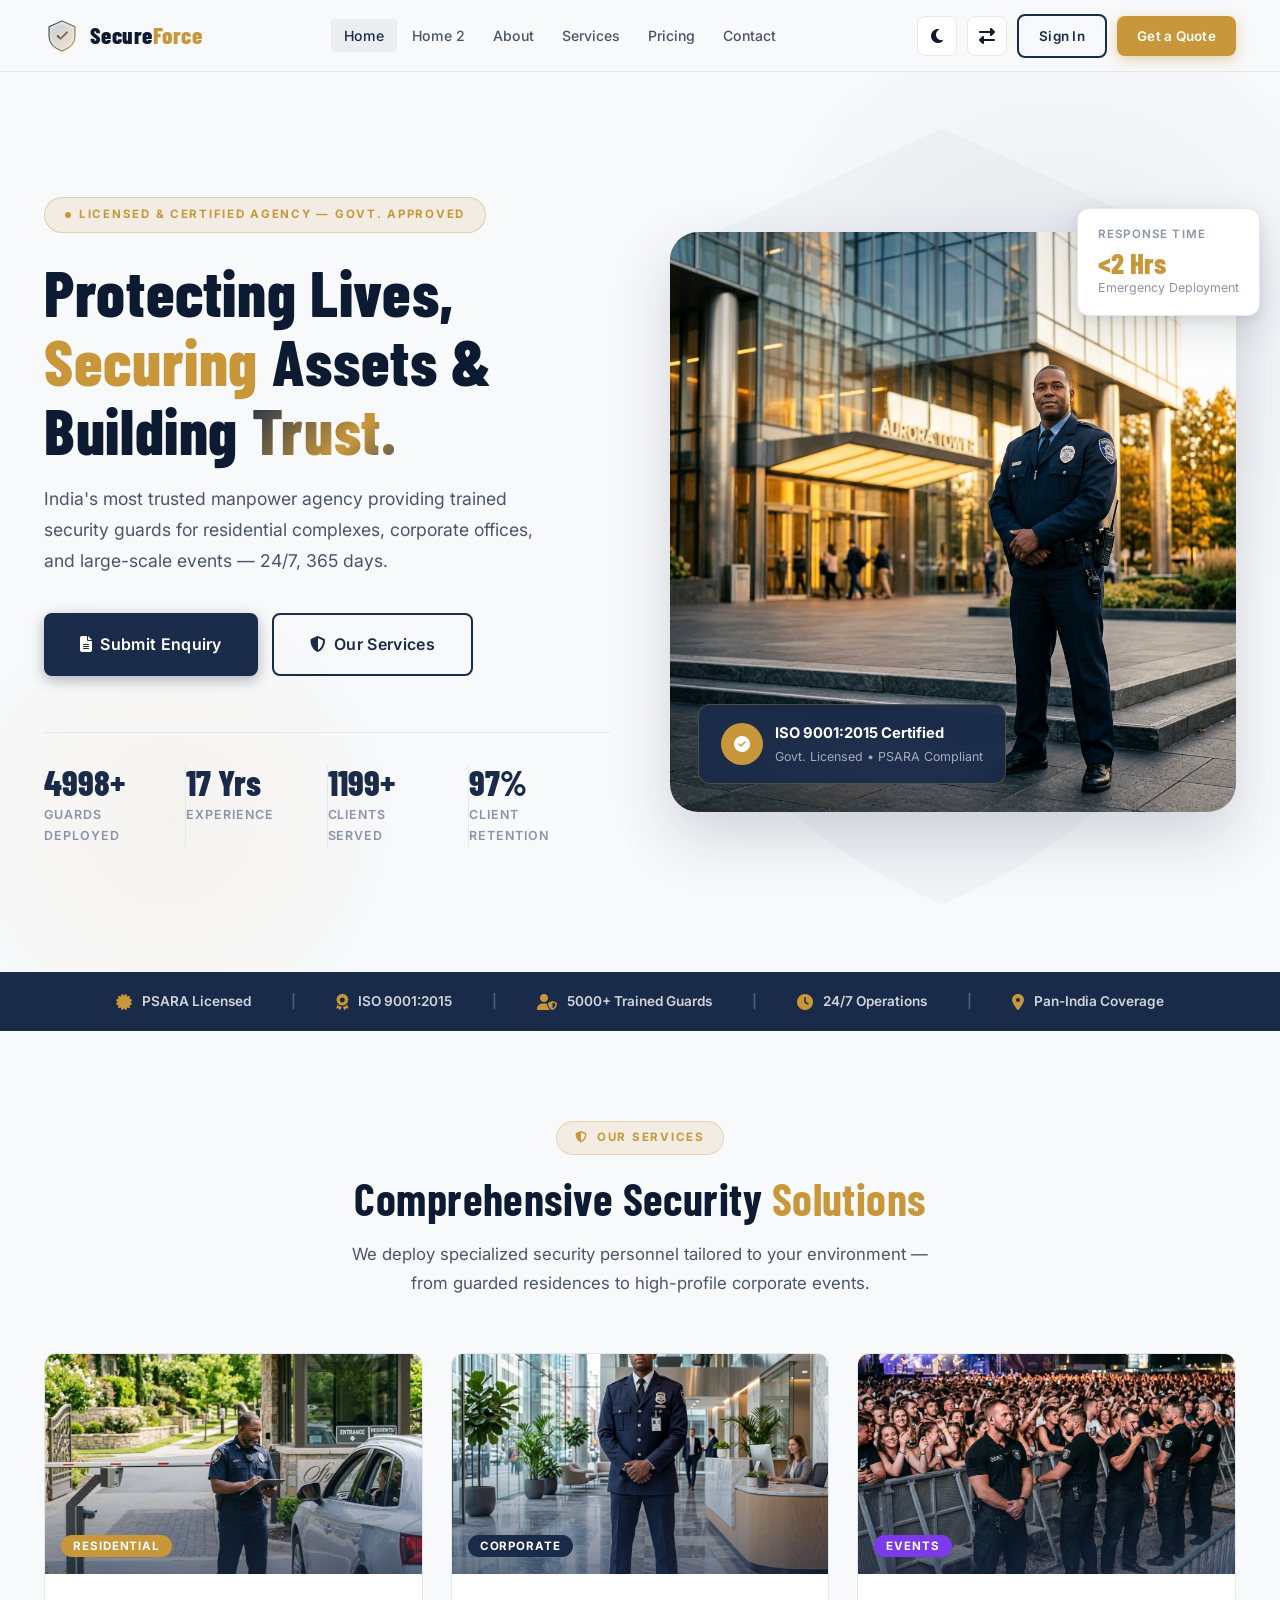
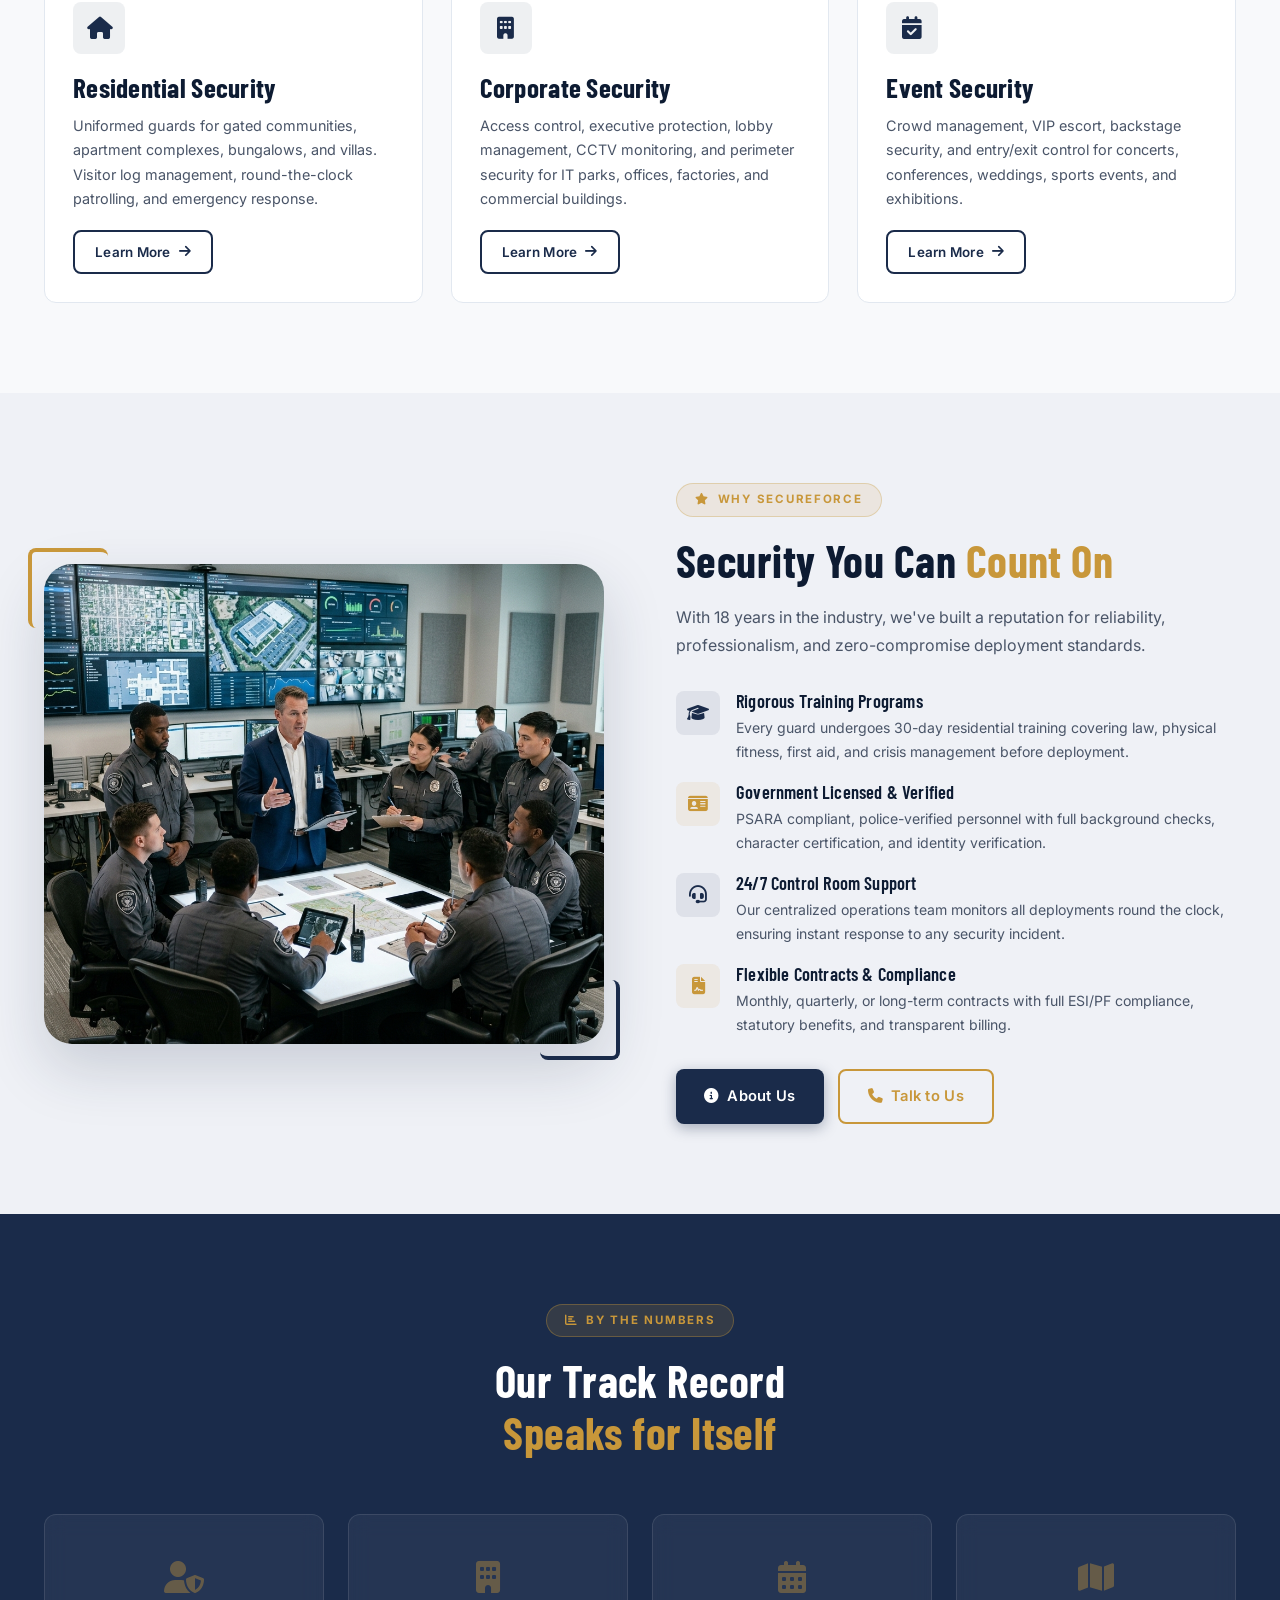
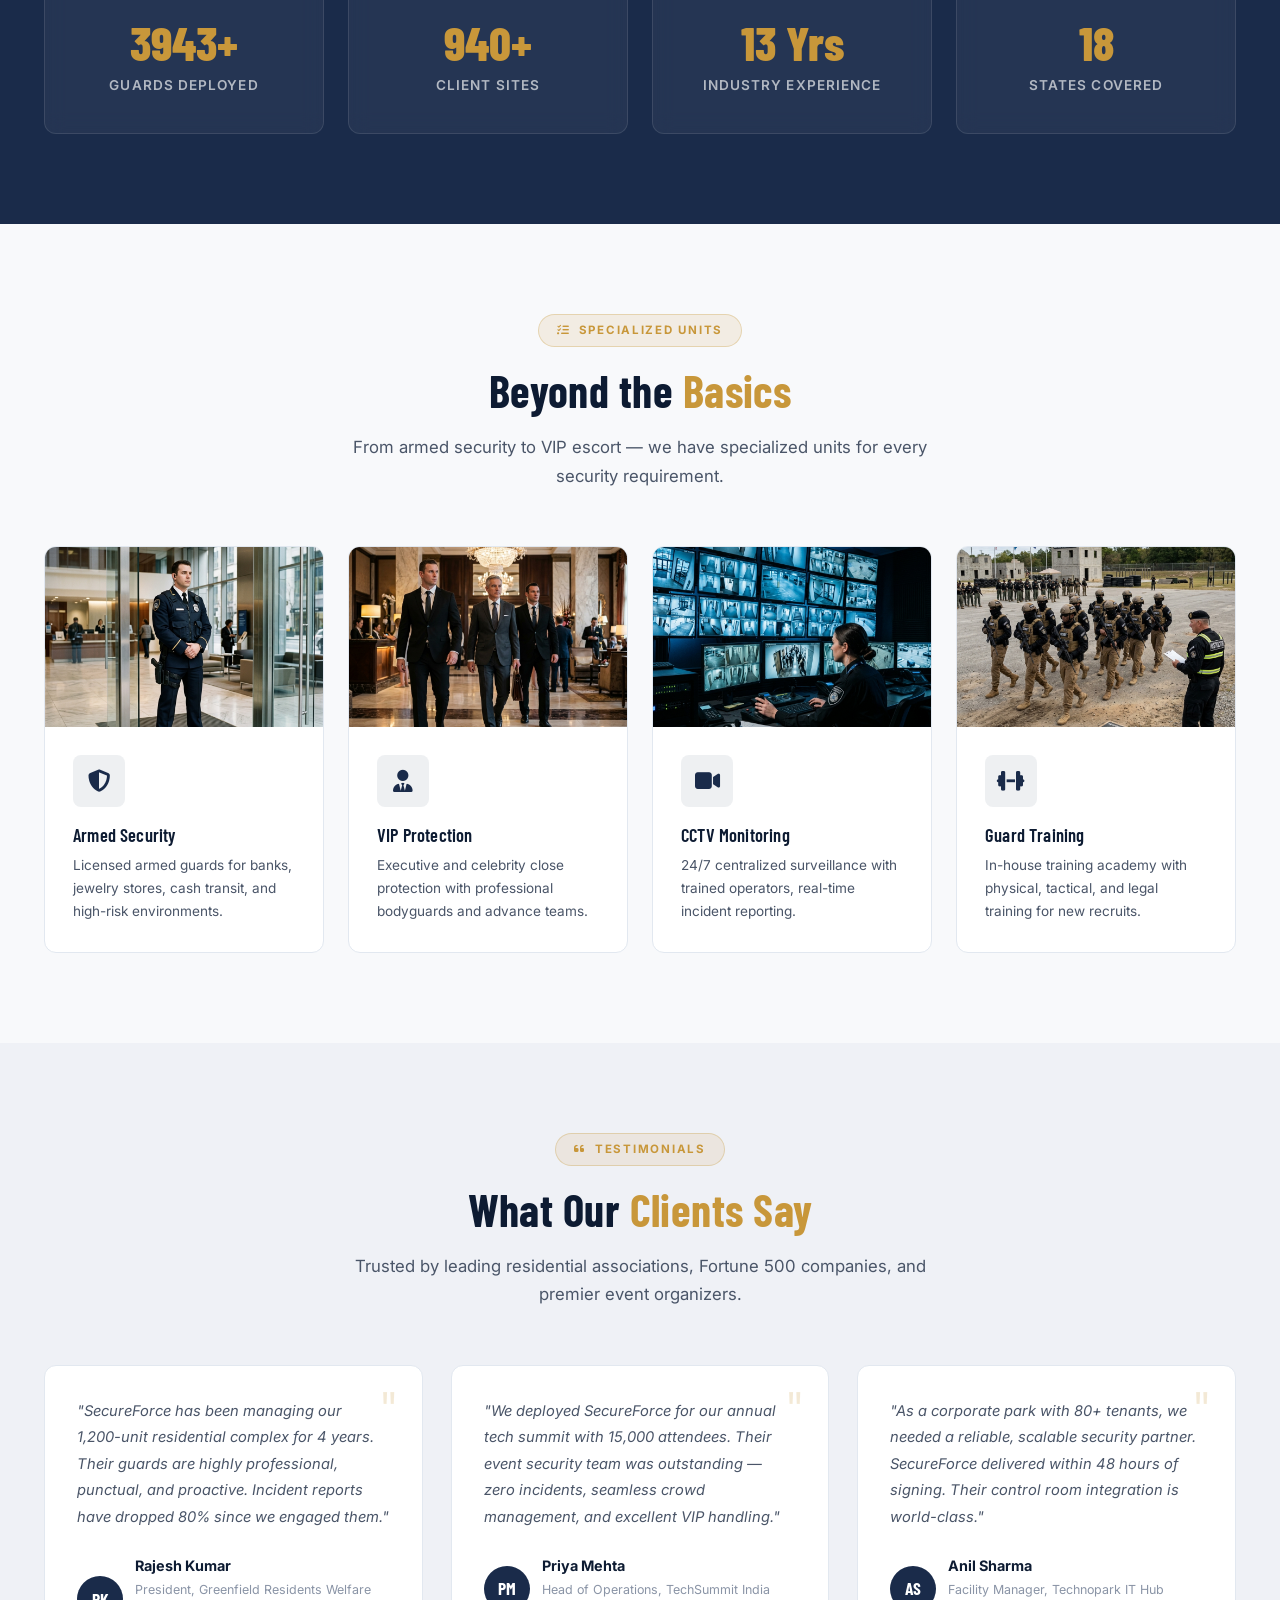
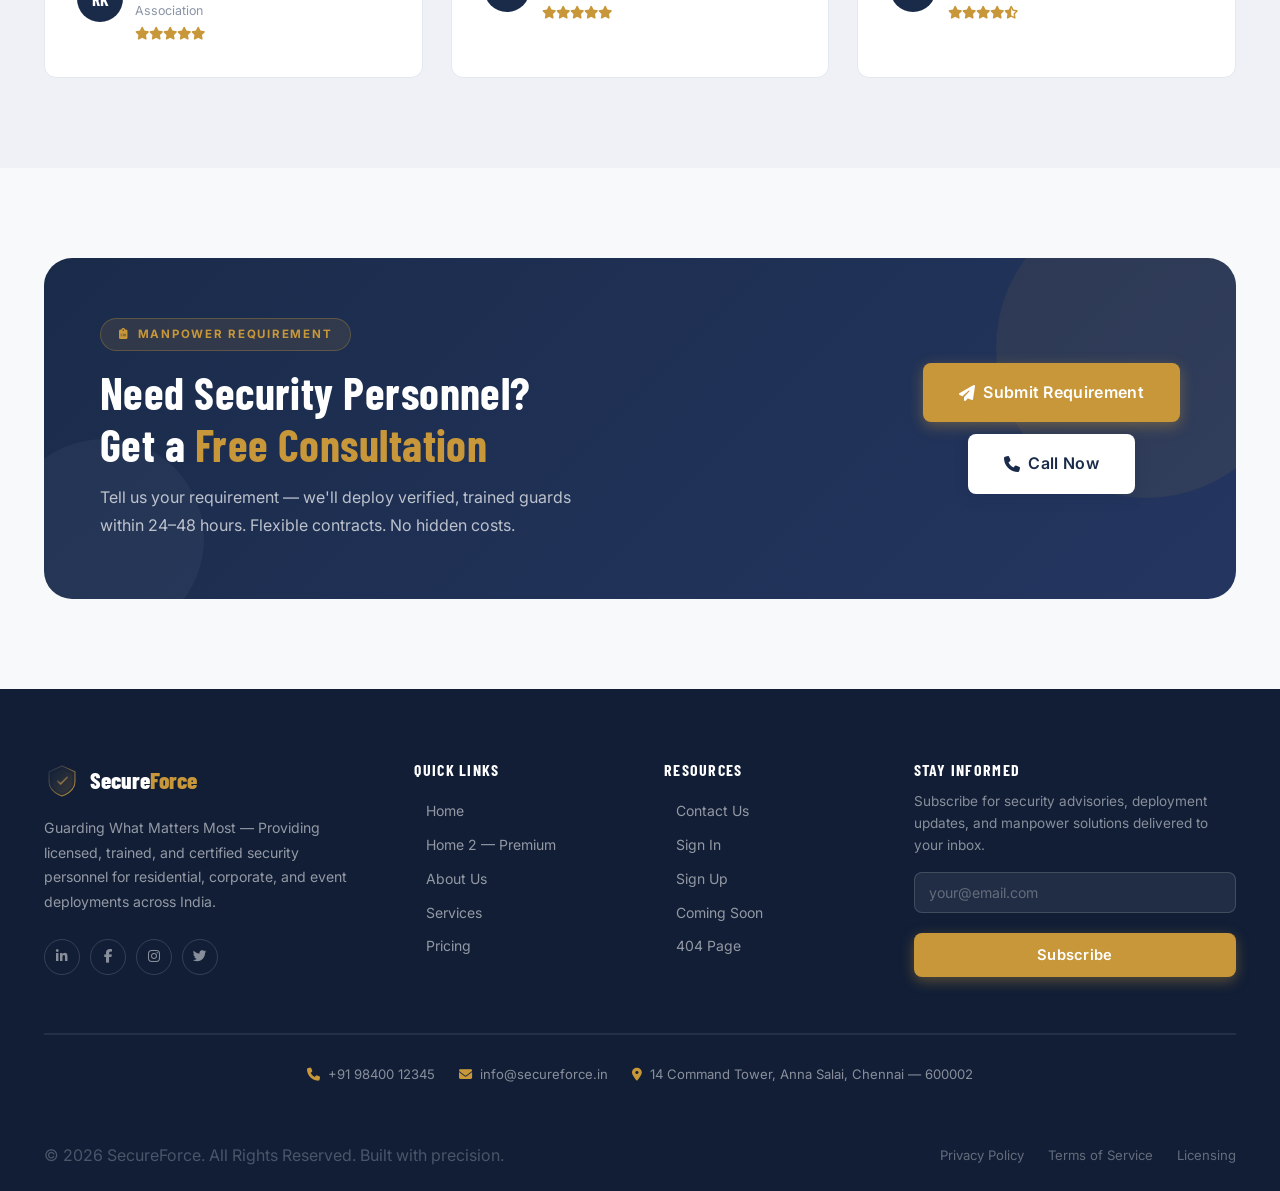
==== index.html @ 61fc245b "first commit" ====
<!DOCTYPE html>
<html lang="en" dir="ltr">
<head>
  <meta charset="UTF-8">
  <meta name="viewport" content="width=device-width, initial-scale=1.0">
  <meta name="description" content="SecureForce — India's trusted Security Guard & Manpower Agency. Licensed, trained, and certified security personnel for residential, corporate, and event deployments.">
  <title>SecureForce | Security Guard & Manpower Agency</title>
  <link rel="icon" href="data:image/svg+xml,%3Csvg xmlns='http://www.w3.org/2000/svg' viewBox='0 0 100 100'%3E%3Cpath d='M50 5 L88 22 L88 55 C88 74 71 88 50 96 C29 88 12 74 12 55 L12 22 Z' fill='%231A2B4A' stroke='%23C8973A' stroke-width='3'/%3E%3Cpath d='M36 52 L46 62 L67 38' stroke='%23C8973A' stroke-width='6' stroke-linecap='round' stroke-linejoin='round' fill='none'/%3E%3C/svg%3E">
  <link rel="stylesheet" href="https://cdnjs.cloudflare.com/ajax/libs/font-awesome/6.5.1/css/all.min.css">
  <link rel="stylesheet" href="style.css">
</head>
<body>

<div id="navbar-placeholder"></div>
<div class="page-offset"></div>

<!-- ═══════════════════════════════════════════
     HERO SECTION
═══════════════════════════════════════════ -->
<section class="hero" id="hero" style="min-height:100vh;background:var(--bg);padding:60px 0;">
  <!-- Decorative background -->
  <div style="position:absolute;inset:0;overflow:hidden;pointer-events:none;">
    <div style="position:absolute;right:-120px;top:-80px;width:680px;height:680px;border-radius:50%;background:radial-gradient(circle,rgba(26,43,74,0.06) 0%,transparent 70%);"></div>
    <div style="position:absolute;left:-80px;bottom:-100px;width:500px;height:500px;border-radius:50%;background:radial-gradient(circle,rgba(200,151,58,0.06) 0%,transparent 70%);"></div>
    <svg style="position:absolute;right:0;top:0;height:100%;opacity:0.025;" viewBox="0 0 600 800" fill="none" xmlns="http://www.w3.org/2000/svg" preserveAspectRatio="xMaxYMid slice">
      <path d="M300 50 L540 160 L540 440 C540 580 440 680 300 740 C160 680 60 580 60 440 L60 160 Z" fill="#1A2B4A"/>
    </svg>
  </div>

  <div class="container">
    <div style="display:grid;grid-template-columns:1fr 1fr;gap:60px;align-items:center;">

      <!-- Left: Content -->
      <div class="hero-content animate-on-scroll slide-left">
        <div class="hero-badge">
          <span class="dot"></span>
          Licensed & Certified Agency — Govt. Approved
        </div>
        <h1 style="font-size:clamp(2.6rem,5vw,4.2rem);line-height:1.08;">
          Protecting Lives,<br>
          <span>Securing</span> Assets &<br>
          Building <span class="text-shimmer">Trust.</span>
        </h1>
        <p class="hero-sub">India's most trusted manpower agency providing trained security guards for residential complexes, corporate offices, and large-scale events — 24/7, 365 days.</p>
        <div class="hero-actions">
          <a href="contact.html#enquiry" class="btn btn-primary btn-lg btn-shine" id="hero-enquiry-btn">
            <i class="fas fa-file-alt"></i> Submit Enquiry
          </a>
          <a href="services.html" class="btn btn-secondary btn-lg" id="hero-services-btn">
            <i class="fas fa-shield-alt"></i> Our Services
          </a>
        </div>

        <!-- Stats -->
        <div class="hero-stats">
          <div class="hero-stat">
            <div class="num" data-counter data-target="5000" data-suffix="+">5000+</div>
            <div class="label">Guards Deployed</div>
          </div>
          <div class="hero-stat">
            <div class="num" data-counter data-target="18" data-suffix=" Yrs">18 Yrs</div>
            <div class="label">Experience</div>
          </div>
          <div class="hero-stat">
            <div class="num" data-counter data-target="1200" data-suffix="+">1200+</div>
            <div class="label">Clients Served</div>
          </div>
          <div class="hero-stat">
            <div class="num" data-counter data-target="98" data-suffix="%">98%</div>
            <div class="label">Client Retention</div>
          </div>
        </div>
      </div>

      <!-- Right: Image -->
      <div class="animate-on-scroll slide-right" style="position:relative;">
        <div style="border-radius:var(--radius-xl);overflow:hidden;box-shadow:var(--shadow-xl);position:relative;">
          <img src="assets/images/hero-guards.png" alt="SecureForce professional security guard at corporate building" style="width:100%;height:580px;object-fit:cover;display:block;">
          <!-- Overlay badge -->
          <div style="position:absolute;bottom:28px;left:28px;background:rgba(26,43,74,0.92);backdrop-filter:blur(12px);border-radius:var(--radius-md);padding:16px 22px;border:1px solid rgba(200,151,58,0.3);">
            <div style="display:flex;align-items:center;gap:12px;">
              <div style="width:42px;height:42px;border-radius:50%;background:var(--secondary);display:flex;align-items:center;justify-content:center;font-size:1rem;color:#fff;">
                <i class="fas fa-check-circle"></i>
              </div>
              <div>
                <div style="color:#fff;font-weight:700;font-size:0.92rem;">ISO 9001:2015 Certified</div>
                <div style="color:rgba(255,255,255,0.6);font-size:0.78rem;">Govt. Licensed • PSARA Compliant</div>
              </div>
            </div>
          </div>
        </div>
        <!-- Floating card -->
        <div style="position:absolute;top:-24px;right:-24px;background:var(--bg-card);border:1px solid var(--border);border-radius:var(--radius-md);padding:16px 20px;box-shadow:var(--shadow-lg);animation:float 5s ease-in-out infinite;" class="animate-on-scroll">
          <div style="font-size:0.72rem;text-transform:uppercase;letter-spacing:0.1em;color:var(--text-muted);margin-bottom:4px;font-weight:600;">Response Time</div>
          <div style="font-family:var(--font-heading);font-size:1.8rem;font-weight:800;color:var(--secondary);line-height:1;">&#60;2 Hrs</div>
          <div style="font-size:0.78rem;color:var(--text-muted);">Emergency Deployment</div>
        </div>
      </div>

    </div>
  </div>
</section>

<!-- ═══════════════════════════════════════════
     TRUST STRIP
═══════════════════════════════════════════ -->
<div class="trust-strip">
  <div class="container">
    <div class="trust-strip-inner">
      <div class="trust-item"><i class="fas fa-certificate"></i> PSARA Licensed</div>
      <div class="trust-item" style="opacity:0.3;">|</div>
      <div class="trust-item"><i class="fas fa-award"></i> ISO 9001:2015</div>
      <div class="trust-item" style="opacity:0.3;">|</div>
      <div class="trust-item"><i class="fas fa-user-shield"></i> 5000+ Trained Guards</div>
      <div class="trust-item" style="opacity:0.3;">|</div>
      <div class="trust-item"><i class="fas fa-clock"></i> 24/7 Operations</div>
      <div class="trust-item" style="opacity:0.3;">|</div>
      <div class="trust-item"><i class="fas fa-map-marker-alt"></i> Pan-India Coverage</div>
    </div>
  </div>
</div>

<!-- ═══════════════════════════════════════════
     SERVICES OVERVIEW
═══════════════════════════════════════════ -->
<section class="section" id="services-overview">
  <div class="container">
    <div class="section-header animate-on-scroll">
      <div class="section-label"><i class="fas fa-shield-alt"></i> Our Services</div>
      <h2>Comprehensive Security <span class="text-gold">Solutions</span></h2>
      <p>We deploy specialized security personnel tailored to your environment — from guarded residences to high-profile corporate events.</p>
    </div>

    <div class="grid-3">
      <!-- Residential -->
      <div class="card animate-on-scroll delay-1" id="service-residential">
        <div style="height:220px;overflow:hidden;position:relative;">
          <img src="assets/images/residential-guard.png" alt="Residential security guard" style="width:100%;height:100%;object-fit:cover;transition:transform 0.5s ease;">
          <div style="position:absolute;inset:0;background:linear-gradient(to top,rgba(26,43,74,0.6) 0%,transparent 60%);"></div>
          <div style="position:absolute;bottom:16px;left:16px;">
            <span style="background:var(--secondary);color:#fff;font-size:0.72rem;font-weight:700;padding:4px 12px;border-radius:var(--radius-pill);letter-spacing:0.08em;text-transform:uppercase;">Residential</span>
          </div>
        </div>
        <div class="card-body">
          <div class="card-icon"><i class="fas fa-home"></i></div>
          <h3>Residential Security</h3>
          <p>Uniformed guards for gated communities, apartment complexes, bungalows, and villas. Visitor log management, round-the-clock patrolling, and emergency response.</p>
          <a href="services.html#residential" class="btn btn-secondary btn-sm" style="margin-top:18px;" id="residential-learn-more">Learn More <i class="fas fa-arrow-right"></i></a>
        </div>
      </div>

      <!-- Corporate -->
      <div class="card animate-on-scroll delay-2" id="service-corporate">
        <div style="height:220px;overflow:hidden;position:relative;">
          <img src="assets/images/corporate-guard.png" alt="Corporate lobby security guard" style="width:100%;height:100%;object-fit:cover;transition:transform 0.5s ease;">
          <div style="position:absolute;inset:0;background:linear-gradient(to top,rgba(26,43,74,0.6) 0%,transparent 60%);"></div>
          <div style="position:absolute;bottom:16px;left:16px;">
            <span style="background:var(--primary);color:#fff;font-size:0.72rem;font-weight:700;padding:4px 12px;border-radius:var(--radius-pill);letter-spacing:0.08em;text-transform:uppercase;">Corporate</span>
          </div>
        </div>
        <div class="card-body">
          <div class="card-icon"><i class="fas fa-building"></i></div>
          <h3>Corporate Security</h3>
          <p>Access control, executive protection, lobby management, CCTV monitoring, and perimeter security for IT parks, offices, factories, and commercial buildings.</p>
          <a href="services.html#corporate" class="btn btn-secondary btn-sm" style="margin-top:18px;" id="corporate-learn-more">Learn More <i class="fas fa-arrow-right"></i></a>
        </div>
      </div>

      <!-- Events -->
      <div class="card animate-on-scroll delay-3" id="service-events">
        <div style="height:220px;overflow:hidden;position:relative;">
          <img src="assets/images/event-security.png" alt="Event security crowd management" style="width:100%;height:100%;object-fit:cover;transition:transform 0.5s ease;">
          <div style="position:absolute;inset:0;background:linear-gradient(to top,rgba(26,43,74,0.6) 0%,transparent 60%);"></div>
          <div style="position:absolute;bottom:16px;left:16px;">
            <span style="background:#7C3AED;color:#fff;font-size:0.72rem;font-weight:700;padding:4px 12px;border-radius:var(--radius-pill);letter-spacing:0.08em;text-transform:uppercase;">Events</span>
          </div>
        </div>
        <div class="card-body">
          <div class="card-icon"><i class="fas fa-calendar-check"></i></div>
          <h3>Event Security</h3>
          <p>Crowd management, VIP escort, backstage security, and entry/exit control for concerts, conferences, weddings, sports events, and exhibitions.</p>
          <a href="services.html#events" class="btn btn-secondary btn-sm" style="margin-top:18px;" id="events-learn-more">Learn More <i class="fas fa-arrow-right"></i></a>
        </div>
      </div>
    </div>
  </div>
</section>

<!-- ═══════════════════════════════════════════
     WHY CHOOSE US
═══════════════════════════════════════════ -->
<section class="section section-alt" id="why-us">
  <div class="container">
    <div style="display:grid;grid-template-columns:1fr 1fr;gap:72px;align-items:center;">
      <!-- Image side -->
      <div class="animate-on-scroll slide-left" style="position:relative;">
        <img src="assets/images/about-team.png" alt="Security team briefing" style="width:100%;height:480px;object-fit:cover;border-radius:var(--radius-xl);box-shadow:var(--shadow-xl);">
        <!-- Decorative corner accent -->
        <div style="position:absolute;top:-16px;left:-16px;width:80px;height:80px;border-top:4px solid var(--secondary);border-left:4px solid var(--secondary);border-radius:var(--radius-sm);"></div>
        <div style="position:absolute;bottom:-16px;right:-16px;width:80px;height:80px;border-bottom:4px solid var(--primary);border-right:4px solid var(--primary);border-radius:var(--radius-sm);"></div>
      </div>

      <!-- Content side -->
      <div class="animate-on-scroll slide-right">
        <div class="section-label"><i class="fas fa-star"></i> Why SecureForce</div>
        <h2>Security You Can <span class="text-gold">Count On</span></h2>
        <p style="margin:18px 0 32px;">With 18 years in the industry, we've built a reputation for reliability, professionalism, and zero-compromise deployment standards.</p>

        <div style="display:flex;flex-direction:column;gap:18px;">
          <div style="display:flex;gap:16px;align-items:flex-start;" class="animate-on-scroll delay-1">
            <div style="width:44px;height:44px;border-radius:var(--radius-sm);background:rgba(26,43,74,0.08);display:flex;align-items:center;justify-content:center;flex-shrink:0;font-size:1.1rem;color:var(--primary);">
              <i class="fas fa-graduation-cap"></i>
            </div>
            <div>
              <h4 style="margin-bottom:4px;">Rigorous Training Programs</h4>
              <p style="font-size:0.88rem;">Every guard undergoes 30-day residential training covering law, physical fitness, first aid, and crisis management before deployment.</p>
            </div>
          </div>
          <div style="display:flex;gap:16px;align-items:flex-start;" class="animate-on-scroll delay-2">
            <div style="width:44px;height:44px;border-radius:var(--radius-sm);background:rgba(200,151,58,0.10);display:flex;align-items:center;justify-content:center;flex-shrink:0;font-size:1.1rem;color:var(--secondary);">
              <i class="fas fa-id-card"></i>
            </div>
            <div>
              <h4 style="margin-bottom:4px;">Government Licensed & Verified</h4>
              <p style="font-size:0.88rem;">PSARA compliant, police-verified personnel with full background checks, character certification, and identity verification.</p>
            </div>
          </div>
          <div style="display:flex;gap:16px;align-items:flex-start;" class="animate-on-scroll delay-3">
            <div style="width:44px;height:44px;border-radius:var(--radius-sm);background:rgba(26,43,74,0.08);display:flex;align-items:center;justify-content:center;flex-shrink:0;font-size:1.1rem;color:var(--primary);">
              <i class="fas fa-headset"></i>
            </div>
            <div>
              <h4 style="margin-bottom:4px;">24/7 Control Room Support</h4>
              <p style="font-size:0.88rem;">Our centralized operations team monitors all deployments round the clock, ensuring instant response to any security incident.</p>
            </div>
          </div>
          <div style="display:flex;gap:16px;align-items:flex-start;" class="animate-on-scroll delay-4">
            <div style="width:44px;height:44px;border-radius:var(--radius-sm);background:rgba(200,151,58,0.10);display:flex;align-items:center;justify-content:center;flex-shrink:0;font-size:1.1rem;color:var(--secondary);">
              <i class="fas fa-file-contract"></i>
            </div>
            <div>
              <h4 style="margin-bottom:4px;">Flexible Contracts & Compliance</h4>
              <p style="font-size:0.88rem;">Monthly, quarterly, or long-term contracts with full ESI/PF compliance, statutory benefits, and transparent billing.</p>
            </div>
          </div>
        </div>

        <div style="margin-top:32px;display:flex;gap:14px;flex-wrap:wrap;">
          <a href="about.html" class="btn btn-primary btn-shine" id="why-about-btn"><i class="fas fa-info-circle"></i> About Us</a>
          <a href="contact.html#enquiry" class="btn btn-outline-gold" id="why-enquiry-btn"><i class="fas fa-phone"></i> Talk to Us</a>
        </div>
      </div>
    </div>
  </div>
</section>

<!-- ═══════════════════════════════════════════
     STATS COUNTER
═══════════════════════════════════════════ -->
<section class="section section-dark" id="stats">
  <div class="container">
    <div class="section-header animate-on-scroll">
      <div class="section-label"><i class="fas fa-chart-bar"></i> By the Numbers</div>
      <h2 style="color:#fff;">Our Track Record<br><span style="color:var(--secondary);">Speaks for Itself</span></h2>
    </div>
    <div class="grid-4">
      <div class="stat-card animate-on-scroll delay-1">
        <div class="stat-icon"><i class="fas fa-user-shield"></i></div>
        <div class="stat-num" data-counter data-target="5200" data-suffix="+">5200+</div>
        <div class="stat-label">Guards Deployed</div>
      </div>
      <div class="stat-card animate-on-scroll delay-2">
        <div class="stat-icon"><i class="fas fa-building"></i></div>
        <div class="stat-num" data-counter data-target="1240" data-suffix="+">1240+</div>
        <div class="stat-label">Client Sites</div>
      </div>
      <div class="stat-card animate-on-scroll delay-3">
        <div class="stat-icon"><i class="fas fa-calendar-alt"></i></div>
        <div class="stat-num" data-counter data-target="18" data-suffix=" Yrs">18 Yrs</div>
        <div class="stat-label">Industry Experience</div>
      </div>
      <div class="stat-card animate-on-scroll delay-4">
        <div class="stat-icon"><i class="fas fa-map"></i></div>
        <div class="stat-num" data-counter data-target="24" data-suffix="">24</div>
        <div class="stat-label">States Covered</div>
      </div>
    </div>
  </div>
</section>

<!-- ═══════════════════════════════════════════
     ADDITIONAL SERVICES
═══════════════════════════════════════════ -->
<section class="section" id="more-services">
  <div class="container">
    <div class="section-header animate-on-scroll">
      <div class="section-label"><i class="fas fa-tasks"></i> Specialized Units</div>
      <h2>Beyond the <span class="text-gold">Basics</span></h2>
      <p>From armed security to VIP escort — we have specialized units for every security requirement.</p>
    </div>
    <div class="grid-4">
      <div class="card animate-on-scroll delay-1" id="spec-armed">
        <div style="height:180px;overflow:hidden;">
          <img src="assets/images/armed-guard.png" alt="Armed security officer" style="width:100%;height:100%;object-fit:cover;">
        </div>
        <div class="card-body">
          <div class="card-icon"><i class="fas fa-shield-halved"></i></div>
          <h4 style="margin-bottom:8px;">Armed Security</h4>
          <p style="font-size:0.85rem;">Licensed armed guards for banks, jewelry stores, cash transit, and high-risk environments.</p>
        </div>
      </div>
      <div class="card animate-on-scroll delay-2" id="spec-vip">
        <div style="height:180px;overflow:hidden;">
          <img src="assets/images/vip-escort.png" alt="VIP escort protection" style="width:100%;height:100%;object-fit:cover;">
        </div>
        <div class="card-body">
          <div class="card-icon"><i class="fas fa-user-tie"></i></div>
          <h4 style="margin-bottom:8px;">VIP Protection</h4>
          <p style="font-size:0.85rem;">Executive and celebrity close protection with professional bodyguards and advance teams.</p>
        </div>
      </div>
      <div class="card animate-on-scroll delay-3" id="spec-cctv">
        <div style="height:180px;overflow:hidden;">
          <img src="assets/images/cctv-monitoring.png" alt="CCTV surveillance monitoring" style="width:100%;height:100%;object-fit:cover;">
        </div>
        <div class="card-body">
          <div class="card-icon"><i class="fas fa-video"></i></div>
          <h4 style="margin-bottom:8px;">CCTV Monitoring</h4>
          <p style="font-size:0.85rem;">24/7 centralized surveillance with trained operators, real-time incident reporting.</p>
        </div>
      </div>
      <div class="card animate-on-scroll delay-4" id="spec-training">
        <div style="height:180px;overflow:hidden;">
          <img src="assets/images/guard-training.png" alt="Security guard training" style="width:100%;height:100%;object-fit:cover;">
        </div>
        <div class="card-body">
          <div class="card-icon"><i class="fas fa-dumbbell"></i></div>
          <h4 style="margin-bottom:8px;">Guard Training</h4>
          <p style="font-size:0.85rem;">In-house training academy with physical, tactical, and legal training for new recruits.</p>
        </div>
      </div>
    </div>
  </div>
</section>

<!-- ═══════════════════════════════════════════
     TESTIMONIALS
═══════════════════════════════════════════ -->
<section class="section section-alt" id="testimonials">
  <div class="container">
    <div class="section-header animate-on-scroll">
      <div class="section-label"><i class="fas fa-quote-left"></i> Testimonials</div>
      <h2>What Our <span class="text-gold">Clients Say</span></h2>
      <p>Trusted by leading residential associations, Fortune 500 companies, and premier event organizers.</p>
    </div>
    <div class="grid-3">
      <div class="testimonial-card animate-on-scroll delay-1" id="testimonial-1">
        <div class="quote-icon">"</div>
        <p class="testimonial-text">"SecureForce has been managing our 1,200-unit residential complex for 4 years. Their guards are highly professional, punctual, and proactive. Incident reports have dropped 80% since we engaged them."</p>
        <div class="testimonial-author">
          <div class="testimonial-avatar">RK</div>
          <div>
            <div class="testimonial-name">Rajesh Kumar</div>
            <div class="testimonial-role">President, Greenfield Residents Welfare Association</div>
            <div class="testimonial-stars"><i class="fas fa-star"></i><i class="fas fa-star"></i><i class="fas fa-star"></i><i class="fas fa-star"></i><i class="fas fa-star"></i></div>
          </div>
        </div>
      </div>
      <div class="testimonial-card animate-on-scroll delay-2" id="testimonial-2">
        <div class="quote-icon">"</div>
        <p class="testimonial-text">"We deployed SecureForce for our annual tech summit with 15,000 attendees. Their event security team was outstanding — zero incidents, seamless crowd management, and excellent VIP handling."</p>
        <div class="testimonial-author">
          <div class="testimonial-avatar">PM</div>
          <div>
            <div class="testimonial-name">Priya Mehta</div>
            <div class="testimonial-role">Head of Operations, TechSummit India</div>
            <div class="testimonial-stars"><i class="fas fa-star"></i><i class="fas fa-star"></i><i class="fas fa-star"></i><i class="fas fa-star"></i><i class="fas fa-star"></i></div>
          </div>
        </div>
      </div>
      <div class="testimonial-card animate-on-scroll delay-3" id="testimonial-3">
        <div class="quote-icon">"</div>
        <p class="testimonial-text">"As a corporate park with 80+ tenants, we needed a reliable, scalable security partner. SecureForce delivered within 48 hours of signing. Their control room integration is world-class."</p>
        <div class="testimonial-author">
          <div class="testimonial-avatar">AS</div>
          <div>
            <div class="testimonial-name">Anil Sharma</div>
            <div class="testimonial-role">Facility Manager, Technopark IT Hub</div>
            <div class="testimonial-stars"><i class="fas fa-star"></i><i class="fas fa-star"></i><i class="fas fa-star"></i><i class="fas fa-star"></i><i class="fas fa-star-half-alt"></i></div>
          </div>
        </div>
      </div>
    </div>
  </div>
</section>

<!-- ═══════════════════════════════════════════
     MANPOWER ENQUIRY CTA
═══════════════════════════════════════════ -->
<section class="section" id="cta-enquiry">
  <div class="container">
    <div style="background:linear-gradient(135deg,var(--primary) 0%,var(--primary-light) 100%);border-radius:var(--radius-xl);padding:60px 56px;position:relative;overflow:hidden;" class="animate-on-scroll">
      <!-- Decorative shapes -->
      <div style="position:absolute;right:-60px;top:-60px;width:300px;height:300px;border-radius:50%;background:rgba(200,151,58,0.08);pointer-events:none;"></div>
      <div style="position:absolute;left:-40px;bottom:-40px;width:200px;height:200px;border-radius:50%;background:rgba(255,255,255,0.04);pointer-events:none;"></div>

      <div style="position:relative;z-index:1;display:grid;grid-template-columns:1fr auto;gap:40px;align-items:center;">
        <div>
          <div class="section-label" style="margin-bottom:16px;"><i class="fas fa-clipboard-list"></i> Manpower Requirement</div>
          <h2 style="color:#fff;margin-bottom:14px;">Need Security Personnel?<br>Get a <span style="color:var(--secondary);">Free Consultation</span></h2>
          <p style="color:rgba(255,255,255,0.7);max-width:500px;">Tell us your requirement — we'll deploy verified, trained guards within 24–48 hours. Flexible contracts. No hidden costs.</p>
        </div>
        <div style="display:flex;flex-direction:column;gap:12px;align-items:center;">
          <a href="contact.html#enquiry" class="btn btn-gold btn-lg btn-shine" id="cta-main-enquiry" style="white-space:nowrap;">
            <i class="fas fa-paper-plane"></i> Submit Requirement
          </a>
          <a href="tel:+919840012345" class="btn btn-white btn-lg" id="cta-call-btn" style="white-space:nowrap;">
            <i class="fas fa-phone"></i> Call Now
          </a>
        </div>
      </div>
    </div>
  </div>
</section>

<div id="footer-placeholder"></div>
<script src="components.js"></script>
<script src="script.js"></script>
</body>
</html>
---- style.css ----
/* ============================================================
   SecureForce — Security Guard & Manpower Agency
   Global Stylesheet
   Primary: #1A2B4A (Navy)  |  Secondary: #C8973A (Gold)
   ============================================================ */

/* ---------- Google Fonts ---------- */
@import url('https://fonts.googleapis.com/css2?family=Barlow+Condensed:wght@400;600;700;800;900&family=Inter:wght@300;400;500;600;700;800&display=swap');

/* ---------- CSS Variables ---------- */
:root {
  --primary:        #1A2B4A;
  --primary-dark:   #111E36;
  --primary-light:  #243660;
  --secondary:      #C8973A;
  --secondary-dark: #A87A28;
  --secondary-light:#DDB358;

  --bg:             #F8F9FB;
  --bg-card:        #FFFFFF;
  --bg-alt:         #EFF1F6;
  --bg-dark-section:#1A2B4A;

  --text-heading:   #0D1B32;
  --text-body:      #4A5568;
  --text-muted:     #8A94A6;
  --text-white:     #FFFFFF;

  --border:         #E2E8F0;
  --border-dark:    rgba(255,255,255,0.12);

  --success:        #22C55E;
  --warning:        #F59E0B;
  --error:          #EF4444;
  --info:           #3B82F6;

  --shadow-sm:      0 1px 3px rgba(26,43,74,0.08), 0 1px 2px rgba(26,43,74,0.04);
  --shadow-md:      0 4px 16px rgba(26,43,74,0.10), 0 2px 6px rgba(26,43,74,0.06);
  --shadow-lg:      0 12px 40px rgba(26,43,74,0.14), 0 4px 12px rgba(26,43,74,0.08);
  --shadow-xl:      0 24px 60px rgba(26,43,74,0.18);

  --radius-xs:      4px;
  --radius-sm:      8px;
  --radius-md:      12px;
  --radius-lg:      20px;
  --radius-xl:      28px;
  --radius-pill:    50px;

  --font-body:      'Inter', sans-serif;
  --font-heading:   'Barlow Condensed', sans-serif;

  --transition:     all 0.3s cubic-bezier(0.4, 0, 0.2, 1);
  --transition-fast:all 0.18s ease;

  --container-max:  1240px;
  --nav-height:     72px;

  --logo-primary:   var(--primary);
  --logo-secondary: var(--secondary);
}

/* ---------- Dark Mode ---------- */
[data-theme="dark"] {
  --bg:             #0D1117;
  --bg-card:        #161C27;
  --bg-alt:         #1A2233;
  --bg-dark-section:#0A0F1C;

  --text-heading:   #EDF2FF;
  --text-body:      #A8B4CC;
  --text-muted:     #5A6680;

  --border:         rgba(255,255,255,0.10);
  --shadow-sm:      0 1px 3px rgba(0,0,0,0.4);
  --shadow-md:      0 4px 16px rgba(0,0,0,0.5);
  --shadow-lg:      0 12px 40px rgba(0,0,0,0.6);

  --logo-primary:   #7B9FD4;
  --logo-secondary: var(--secondary);
}

/* ---------- Reset ---------- */
*, *::before, *::after { box-sizing: border-box; margin: 0; padding: 0; }
html { scroll-behavior: smooth; font-size: 16px; }
body {
  font-family: var(--font-body);
  background: var(--bg);
  color: var(--text-body);
  line-height: 1.7;
  -webkit-font-smoothing: antialiased;
  transition: background 0.35s ease, color 0.35s ease;
  overflow-x: hidden;
}
img { max-width: 100%; height: auto; display: block; }
a { text-decoration: none; color: inherit; transition: var(--transition); }
ul, ol { list-style: none; }
button { cursor: pointer; border: none; background: none; font-family: inherit; }
input, textarea, select { font-family: inherit; }

/* ---------- Container ---------- */
.container {
  max-width: var(--container-max);
  margin: 0 auto;
  padding: 0 24px;
}
@media (max-width: 768px) { .container { padding: 0 16px; } }

/* ---------- Typography ---------- */
h1, h2, h3, h4, h5, h6 {
  font-family: var(--font-heading);
  color: var(--text-heading);
  line-height: 1.15;
  letter-spacing: 0.01em;
}
h1 { font-size: clamp(2.4rem, 5vw, 4rem); font-weight: 800; }
h2 { font-size: clamp(1.8rem, 3.5vw, 2.8rem); font-weight: 700; }
h3 { font-size: clamp(1.3rem, 2.5vw, 1.7rem); font-weight: 700; }
h4 { font-size: 1.15rem; font-weight: 600; }
p  { font-size: 1rem; color: var(--text-body); }

/* ---------- Section Layout ---------- */
.section { padding: 90px 0; }
.section-sm { padding: 60px 0; }
.section-alt { background: var(--bg-alt); }
.section-dark {
  background: var(--primary);
  color: var(--text-white);
}
[data-theme="dark"] .section-dark { background: #0A0F1C; }

.section-header { text-align: center; margin-bottom: 56px; }
.section-header h2 { margin-bottom: 16px; }
.section-header p { max-width: 600px; margin: 0 auto; font-size: 1.05rem; color: var(--text-body); }
.section-dark .section-header h2 { color: #fff; }
.section-dark .section-header p { color: rgba(255,255,255,0.7); }

/* ---------- Section Label ---------- */
.section-label {
  display: inline-flex;
  align-items: center;
  gap: 8px;
  background: rgba(200,151,58,0.12);
  border: 1px solid rgba(200,151,58,0.3);
  border-radius: var(--radius-pill);
  padding: 6px 18px;
  font-size: 0.72rem;
  font-weight: 700;
  letter-spacing: 0.15em;
  text-transform: uppercase;
  color: var(--secondary);
  margin-bottom: 18px;
}
.section-dark .section-label {
  background: rgba(200,151,58,0.15);
  border-color: rgba(200,151,58,0.35);
}

/* ---------- Grid Utilities ---------- */
.grid-2 { display: grid; grid-template-columns: repeat(2, 1fr); gap: 28px; }
.grid-3 { display: grid; grid-template-columns: repeat(3, 1fr); gap: 28px; }
.grid-4 { display: grid; grid-template-columns: repeat(4, 1fr); gap: 24px; }

@media (max-width: 1024px) {
  .grid-4 { grid-template-columns: repeat(2, 1fr); }
}
@media (max-width: 768px) {
  .grid-2 { grid-template-columns: 1fr; }
  .grid-3 { grid-template-columns: 1fr; }
  .grid-4 { grid-template-columns: repeat(2, 1fr); }
}
@media (max-width: 480px) {
  .grid-4 { grid-template-columns: 1fr; }
}

/* ============================================================
   BUTTONS
   ============================================================ */
.btn {
  display: inline-flex;
  align-items: center;
  justify-content: center;
  gap: 8px;
  padding: 13px 28px;
  border-radius: var(--radius-sm);
  font-family: var(--font-body);
  font-size: 0.92rem;
  font-weight: 600;
  letter-spacing: 0.02em;
  transition: var(--transition);
  white-space: nowrap;
  position: relative;
  overflow: hidden;
}
.btn::after {
  content: '';
  position: absolute;
  inset: 0;
  background: rgba(255,255,255,0);
  transition: background 0.25s ease;
}
.btn:hover::after { background: rgba(255,255,255,0.08); }

.btn-primary {
  background: var(--primary);
  color: #fff;
  box-shadow: 0 4px 14px rgba(26,43,74,0.35);
}
.btn-primary:hover {
  background: var(--primary-light);
  box-shadow: 0 6px 20px rgba(26,43,74,0.45);
  transform: translateY(-1px);
}

.btn-secondary {
  background: transparent;
  color: var(--primary);
  border: 2px solid var(--primary);
}
.btn-secondary:hover {
  background: var(--primary);
  color: #fff;
  transform: translateY(-1px);
}
[data-theme="dark"] .btn-secondary {
  color: #fff;
  border-color: rgba(255,255,255,0.3);
}
[data-theme="dark"] .btn-secondary:hover {
  background: rgba(255,255,255,0.1);
  border-color: rgba(255,255,255,0.5);
}

.btn-gold {
  background: var(--secondary);
  color: #fff;
  box-shadow: 0 4px 14px rgba(200,151,58,0.4);
}
.btn-gold:hover {
  background: var(--secondary-dark);
  box-shadow: 0 6px 20px rgba(200,151,58,0.5);
  transform: translateY(-1px);
}

.btn-outline-gold {
  background: transparent;
  color: var(--secondary);
  border: 2px solid var(--secondary);
}
.btn-outline-gold:hover {
  background: var(--secondary);
  color: #fff;
  transform: translateY(-1px);
}

.btn-white {
  background: #fff;
  color: var(--primary);
  box-shadow: var(--shadow-md);
}
.btn-white:hover { transform: translateY(-2px); box-shadow: var(--shadow-lg); }

.btn-sm { padding: 9px 20px; font-size: 0.84rem; }
.btn-lg { padding: 16px 36px; font-size: 1rem; }
.btn-full { width: 100%; }

/* Shine animation */
.btn-shine::before {
  content: '';
  position: absolute;
  top: 0; left: -75%;
  width: 50%; height: 100%;
  background: linear-gradient(90deg, transparent, rgba(255,255,255,0.2), transparent);
  transform: skewX(-15deg);
  transition: left 0.5s ease;
}
.btn-shine:hover::before { left: 125%; }

/* ---------- Icon Button ---------- */
.icon-btn {
  width: 40px; height: 40px;
  border-radius: var(--radius-sm);
  display: flex; align-items: center; justify-content: center;
  font-size: 1rem;
  color: var(--text-heading);
  background: var(--bg-card);
  border: 1px solid var(--border);
  transition: var(--transition);
  flex-shrink: 0;
}
.icon-btn:hover {
  background: var(--primary);
  color: #fff;
  border-color: var(--primary);
}

/* ============================================================
   NAVBAR
   ============================================================ */
#navbar {
  position: fixed;
  top: 0; left: 0; right: 0;
  height: var(--nav-height);
  background: rgba(248,249,251,0.92);
  backdrop-filter: blur(20px);
  -webkit-backdrop-filter: blur(20px);
  border-bottom: 1px solid var(--border);
  z-index: 1000;
  transition: var(--transition);
}
[data-theme="dark"] #navbar {
  background: rgba(13,17,23,0.92);
  border-bottom-color: var(--border);
}
#navbar.scrolled {
  box-shadow: var(--shadow-md);
}
.nav-inner {
  display: flex;
  align-items: center;
  justify-content: space-between;
  height: var(--nav-height);
  gap: 16px;
}

/* Logo */
.nav-logo {
  display: flex;
  align-items: center;
  gap: 10px;
  flex-shrink: 0;
  text-decoration: none;
}
.nav-logo-text {
  font-family: var(--font-heading);
  font-size: 1.45rem;
  font-weight: 800;
  letter-spacing: 0.02em;
  color: var(--text-heading);
  line-height: 1;
}
.nav-logo-text span { color: var(--secondary); }

/* Desktop Links */
.nav-links {
  display: flex;
  align-items: center;
  gap: 2px;
  list-style: none;
}
.nav-link {
  padding: 8px 13px;
  font-size: 0.88rem;
  font-weight: 500;
  color: var(--text-body);
  border-radius: var(--radius-xs);
  transition: var(--transition);
  white-space: nowrap;
}
.nav-link:hover, .nav-link.active {
  color: var(--primary);
  background: rgba(26,43,74,0.06);
}
[data-theme="dark"] .nav-link:hover,
[data-theme="dark"] .nav-link.active {
  color: var(--secondary);
  background: rgba(200,151,58,0.08);
}

/* Nav Actions */
.nav-actions {
  display: flex;
  align-items: center;
  gap: 10px;
  flex-shrink: 0;
}

/* Hamburger */
.nav-hamburger {
  display: none;
  flex-direction: column;
  justify-content: center;
  gap: 5px;
  width: 40px; height: 40px;
  border-radius: var(--radius-sm);
  border: 1px solid var(--border);
  background: var(--bg-card);
  padding: 8px;
  transition: var(--transition);
}
.nav-hamburger span {
  display: block;
  height: 2px;
  background: var(--text-heading);
  border-radius: 2px;
  transition: var(--transition);
}
.nav-hamburger.open span:nth-child(1) { transform: translateY(7px) rotate(45deg); }
.nav-hamburger.open span:nth-child(2) { opacity: 0; transform: scaleX(0); }
.nav-hamburger.open span:nth-child(3) { transform: translateY(-7px) rotate(-45deg); }

/* Mobile Menu */
.nav-mobile {
  position: fixed;
  top: var(--nav-height);
  left: 0; right: 0;
  background: var(--bg-card);
  border-bottom: 1px solid var(--border);
  padding: 16px 24px 24px;
  display: none;
  flex-direction: column;
  gap: 4px;
  z-index: 999;
  box-shadow: var(--shadow-lg);
  max-height: calc(100vh - var(--nav-height));
  overflow-y: auto;
}
.nav-mobile.open { display: flex; }
.nav-mobile a {
  padding: 12px 14px;
  border-radius: var(--radius-sm);
  font-weight: 500;
  color: var(--text-body);
  font-size: 0.95rem;
  transition: var(--transition);
}
.nav-mobile a:hover, .nav-mobile a.active {
  background: rgba(26,43,74,0.06);
  color: var(--primary);
}
[data-theme="dark"] .nav-mobile a:hover,
[data-theme="dark"] .nav-mobile a.active {
  background: rgba(200,151,58,0.08);
  color: var(--secondary);
}
.nav-mobile-actions {
  margin-top: 12px;
  padding-top: 12px;
  border-top: 1px solid var(--border);
  display: flex;
  flex-direction: column;
  gap: 10px;
}

/* Page content offset */
.page-offset { padding-top: var(--nav-height); }

@media (max-width: 1024px) { .nav-links { display: none; } }
@media (max-width: 1024px) { .nav-hamburger { display: flex; } }
@media (min-width: 1025px) { .nav-mobile { display: none !important; } }

/* ============================================================
   FOOTER
   ============================================================ */
#footer {
  background: var(--primary-dark);
  color: rgba(255,255,255,0.75);
  padding: 72px 0 0;
}
[data-theme="dark"] #footer { background: #060B14; }

.footer-top {
  display: grid;
  grid-template-columns: 1.6fr 1fr 1fr 1.6fr;
  gap: 48px;
  padding-bottom: 56px;
  border-bottom: 1px solid rgba(255,255,255,0.08);
}
.footer-brand-logo {
  display: flex;
  align-items: center;
  gap: 10px;
  margin-bottom: 16px;
}
.footer-brand-name {
  font-family: var(--font-heading);
  font-size: 1.45rem;
  font-weight: 800;
  color: #fff;
}
.footer-brand-name span { color: var(--secondary); }
.footer-desc {
  font-size: 0.88rem;
  line-height: 1.75;
  color: rgba(255,255,255,0.55);
  margin-bottom: 24px;
}
.footer-social {
  display: flex;
  gap: 10px;
}
.footer-social a {
  width: 36px; height: 36px;
  border-radius: 50%;
  display: flex; align-items: center; justify-content: center;
  border: 1px solid rgba(255,255,255,0.15);
  color: rgba(255,255,255,0.5);
  font-size: 0.85rem;
  transition: var(--transition);
}
.footer-social a:hover {
  background: var(--secondary);
  border-color: var(--secondary);
  color: #fff;
  transform: translateY(-2px);
}
.footer-col h4 {
  color: #fff;
  font-family: var(--font-heading);
  font-size: 1rem;
  font-weight: 700;
  letter-spacing: 0.08em;
  text-transform: uppercase;
  margin-bottom: 20px;
}
.footer-links {
  display: flex;
  flex-direction: column;
  gap: 10px;
}
.footer-links a {
  font-size: 0.875rem;
  color: rgba(255,255,255,0.55);
  transition: var(--transition);
  display: flex;
  align-items: center;
  gap: 8px;
}
.footer-links a::before {
  content: '';
  width: 4px; height: 4px;
  border-radius: 50%;
  background: var(--secondary);
  flex-shrink: 0;
  opacity: 0;
  transition: var(--transition);
}
.footer-links a:hover {
  color: var(--secondary);
  padding-left: 4px;
}
.footer-links a:hover::before { opacity: 1; }

.footer-newsletter h4 {
  color: #fff;
  font-family: var(--font-heading);
  font-size: 1rem;
  font-weight: 700;
  letter-spacing: 0.08em;
  text-transform: uppercase;
  margin-bottom: 12px;
}
.footer-newsletter p {
  font-size: 0.85rem;
  color: rgba(255,255,255,0.5);
  margin-bottom: 16px;
  line-height: 1.6;
}
.footer-newsletter .form-input {
  background: rgba(255,255,255,0.07);
  border: 1px solid rgba(255,255,255,0.15);
  color: #fff;
  padding: 11px 14px;
  border-radius: var(--radius-sm);
  width: 100%;
  font-size: 0.88rem;
  transition: var(--transition);
  margin-bottom: 10px;
}
.footer-newsletter .form-input::placeholder { color: rgba(255,255,255,0.3); }
.footer-newsletter .form-input:focus {
  outline: none;
  border-color: var(--secondary);
  background: rgba(255,255,255,0.10);
}
.footer-bottom {
  display: flex;
  align-items: center;
  justify-content: space-between;
  padding: 22px 0;
  font-size: 0.82rem;
  color: rgba(255,255,255,0.35);
  flex-wrap: wrap;
  gap: 12px;
}
.footer-bottom a {
  color: rgba(255,255,255,0.35);
  transition: var(--transition);
}
.footer-bottom a:hover { color: var(--secondary); }

@media (max-width: 1024px) {
  .footer-top { grid-template-columns: 1fr 1fr; }
}
@media (max-width: 768px) {
  .footer-top { grid-template-columns: 1fr; gap: 32px; }
}

/* ============================================================
   CARDS
   ============================================================ */
.card {
  background: var(--bg-card);
  border: 1px solid var(--border);
  border-radius: var(--radius-md);
  overflow: hidden;
  transition: var(--transition);
}
.card:hover {
  transform: translateY(-4px);
  box-shadow: var(--shadow-lg);
}
.card-body { padding: 28px; }
.card-icon {
  width: 52px; height: 52px;
  border-radius: var(--radius-sm);
  background: rgba(26,43,74,0.07);
  display: flex; align-items: center; justify-content: center;
  font-size: 1.4rem;
  color: var(--primary);
  margin-bottom: 18px;
  transition: var(--transition);
}
[data-theme="dark"] .card-icon { background: rgba(200,151,58,0.12); color: var(--secondary); }
.card:hover .card-icon {
  background: var(--primary);
  color: #fff;
}
[data-theme="dark"] .card:hover .card-icon {
  background: var(--secondary);
  color: #fff;
}
.card h3 { margin-bottom: 10px; }
.card p  { font-size: 0.9rem; }

/* ============================================================
   HERO SECTIONS
   ============================================================ */
.hero {
  min-height: 100vh;
  display: flex;
  align-items: center;
  position: relative;
  overflow: hidden;
}
.hero-content { position: relative; z-index: 2; }
.hero-badge {
  display: inline-flex;
  align-items: center;
  gap: 8px;
  background: rgba(200,151,58,0.12);
  border: 1px solid rgba(200,151,58,0.35);
  border-radius: var(--radius-pill);
  padding: 7px 20px;
  font-size: 0.72rem;
  font-weight: 700;
  letter-spacing: 0.15em;
  text-transform: uppercase;
  color: var(--secondary);
  margin-bottom: 24px;
}
.hero-badge .dot {
  width: 6px; height: 6px;
  border-radius: 50%;
  background: var(--secondary);
  animation: pulse 2s infinite;
}
.hero h1 span { color: var(--secondary); }
.hero-sub {
  font-size: 1.1rem;
  color: var(--text-body);
  max-width: 520px;
  line-height: 1.75;
  margin: 20px 0 36px;
}
.hero-actions { display: flex; gap: 14px; flex-wrap: wrap; }

/* Stats bar */
.hero-stats {
  display: flex;
  gap: 0;
  margin-top: 56px;
  border-top: 1px solid var(--border);
  padding-top: 32px;
  flex-wrap: wrap;
}
.hero-stat {
  flex: 1;
  min-width: 120px;
  padding: 0 28px 0 0;
  border-right: 1px solid var(--border);
}
.hero-stat:last-child { border-right: none; }
.hero-stat .num {
  font-family: var(--font-heading);
  font-size: 2.2rem;
  font-weight: 800;
  color: var(--primary);
  line-height: 1;
  margin-bottom: 4px;
}
[data-theme="dark"] .hero-stat .num { color: var(--secondary); }
.hero-stat .label { font-size: 0.78rem; color: var(--text-muted); text-transform: uppercase; letter-spacing: 0.08em; font-weight: 600; }

/* ============================================================
   TRUST BADGES STRIP
   ============================================================ */
.trust-strip {
  background: var(--primary);
  padding: 18px 0;
}
[data-theme="dark"] .trust-strip { background: #0A0F1C; }
.trust-strip-inner {
  display: flex;
  align-items: center;
  justify-content: center;
  gap: 12px 40px;
  flex-wrap: wrap;
}
.trust-item {
  display: flex;
  align-items: center;
  gap: 10px;
  color: rgba(255,255,255,0.8);
  font-size: 0.85rem;
  font-weight: 600;
}
.trust-item i { color: var(--secondary); font-size: 1rem; }

/* ============================================================
   STAT COUNTER SECTION
   ============================================================ */
.stat-card {
  text-align: center;
  padding: 36px 24px;
  border-radius: var(--radius-md);
  background: rgba(255,255,255,0.05);
  border: 1px solid rgba(255,255,255,0.10);
  backdrop-filter: blur(10px);
  transition: var(--transition);
}
.stat-card:hover {
  background: rgba(200,151,58,0.12);
  border-color: rgba(200,151,58,0.3);
  transform: translateY(-4px);
}
.stat-card .stat-num {
  font-family: var(--font-heading);
  font-size: 3rem;
  font-weight: 800;
  color: var(--secondary);
  line-height: 1;
  margin-bottom: 8px;
}
.stat-card .stat-label {
  font-size: 0.85rem;
  color: rgba(255,255,255,0.65);
  text-transform: uppercase;
  letter-spacing: 0.08em;
  font-weight: 600;
}
.stat-card .stat-icon {
  font-size: 2rem;
  color: rgba(200,151,58,0.4);
  margin-bottom: 12px;
}

/* ============================================================
   TESTIMONIALS
   ============================================================ */
.testimonial-card {
  background: var(--bg-card);
  border: 1px solid var(--border);
  border-radius: var(--radius-md);
  padding: 32px;
  position: relative;
  transition: var(--transition);
}
.testimonial-card:hover {
  box-shadow: var(--shadow-lg);
  transform: translateY(-3px);
}
.testimonial-card .quote-icon {
  font-size: 3rem;
  color: var(--secondary);
  opacity: 0.2;
  position: absolute;
  top: 20px; right: 24px;
  line-height: 1;
}
.testimonial-text {
  font-size: 0.92rem;
  line-height: 1.8;
  color: var(--text-body);
  margin-bottom: 24px;
  font-style: italic;
}
.testimonial-author {
  display: flex;
  align-items: center;
  gap: 12px;
}
.testimonial-avatar {
  width: 46px; height: 46px;
  border-radius: 50%;
  background: var(--primary);
  display: flex; align-items: center; justify-content: center;
  font-size: 1.1rem;
  color: #fff;
  font-weight: 700;
  font-family: var(--font-heading);
  flex-shrink: 0;
}
.testimonial-name { font-weight: 700; font-size: 0.9rem; color: var(--text-heading); }
.testimonial-role { font-size: 0.78rem; color: var(--text-muted); }
.testimonial-stars { color: var(--secondary); font-size: 0.8rem; margin-top: 2px; }

/* ============================================================
   FORMS
   ============================================================ */
.form-group { margin-bottom: 20px; }
.form-label {
  display: block;
  font-size: 0.85rem;
  font-weight: 600;
  color: var(--text-heading);
  margin-bottom: 7px;
}
.form-input, .form-select, .form-textarea {
  width: 100%;
  padding: 13px 16px;
  border: 1.5px solid var(--border);
  border-radius: var(--radius-sm);
  background: var(--bg);
  color: var(--text-heading);
  font-size: 0.92rem;
  font-family: var(--font-body);
  transition: var(--transition);
  outline: none;
}
.form-input::placeholder, .form-textarea::placeholder { color: var(--text-muted); }
.form-input:focus, .form-select:focus, .form-textarea:focus {
  border-color: var(--primary);
  background: var(--bg-card);
  box-shadow: 0 0 0 3px rgba(26,43,74,0.10);
}
[data-theme="dark"] .form-input:focus,
[data-theme="dark"] .form-select:focus,
[data-theme="dark"] .form-textarea:focus {
  border-color: var(--secondary);
  box-shadow: 0 0 0 3px rgba(200,151,58,0.15);
}
.form-textarea { resize: vertical; min-height: 120px; }
.form-select { appearance: none; cursor: pointer; }
.input-wrapper { position: relative; }
.input-wrapper .form-input { padding-right: 44px; }
.toggle-password {
  position: absolute;
  right: 14px; top: 50%;
  transform: translateY(-50%);
  color: var(--text-muted);
  font-size: 0.9rem;
  transition: color 0.2s;
}
.toggle-password:hover { color: var(--primary); }

/* ============================================================
   AUTH PAGES
   ============================================================ */
.auth-page {
  min-height: 100vh;
  display: flex;
  align-items: center;
  justify-content: center;
  position: relative;
  overflow: hidden;
  background: linear-gradient(145deg, #0A0F1C 0%, #111E36 45%, #0D1520 100%);
  padding: 40px 16px;
}
.auth-top-icons {
  position: fixed;
  top: 20px; right: 20px;
  display: flex; gap: 8px;
  z-index: 100;
}
.auth-card {
  background: rgba(255,255,255,0.04);
  border: 1px solid rgba(255,255,255,0.10);
  border-radius: var(--radius-xl);
  padding: 44px 40px;
  width: 100%;
  max-width: 440px;
  backdrop-filter: blur(24px);
  position: relative;
  z-index: 1;
}
@media (max-width: 480px) { .auth-card { padding: 32px 24px; } }

.auth-logo {
  display: flex;
  align-items: center;
  gap: 10px;
  justify-content: center;
  text-decoration: none;
  margin-bottom: 28px;
}
.auth-logo-text {
  font-family: var(--font-heading);
  font-size: 1.5rem;
  font-weight: 800;
  color: #fff;
}
.auth-logo-text span { color: var(--secondary); }
.auth-title {
  font-family: var(--font-heading);
  font-size: 1.9rem;
  font-weight: 800;
  color: #fff;
  text-align: center;
  margin-bottom: 8px;
}
.auth-subtitle {
  font-size: 0.88rem;
  color: rgba(255,255,255,0.5);
  text-align: center;
  margin-bottom: 28px;
}
.auth-row {
  display: flex;
  align-items: center;
  justify-content: space-between;
  margin-bottom: 20px;
  font-size: 0.85rem;
}
.auth-divider {
  text-align: center;
  font-size: 0.8rem;
  color: rgba(255,255,255,0.35);
  margin: 20px 0;
  position: relative;
}
.auth-divider::before, .auth-divider::after {
  content: '';
  position: absolute;
  top: 50%;
  width: 38%;
  height: 1px;
  background: rgba(255,255,255,0.12);
}
.auth-divider::before { left: 0; }
.auth-divider::after { right: 0; }
.btn-social {
  width: 100%;
  display: flex;
  align-items: center;
  justify-content: center;
  gap: 10px;
  padding: 12px 20px;
  border-radius: var(--radius-sm);
  background: rgba(255,255,255,0.05);
  border: 1px solid rgba(255,255,255,0.12);
  color: rgba(255,255,255,0.85);
  font-size: 0.88rem;
  font-weight: 500;
  font-family: var(--font-body);
  transition: var(--transition);
  cursor: pointer;
}
.btn-social:hover {
  background: rgba(255,255,255,0.10);
  border-color: rgba(255,255,255,0.25);
  transform: translateY(-1px);
}
.auth-footer-text {
  text-align: center;
  font-size: 0.85rem;
  color: rgba(255,255,255,0.5);
  margin-top: 24px;
}
.auth-footer-text a {
  color: var(--secondary);
  font-weight: 600;
}
/* Auth form inputs on dark bg */
.auth-page .form-input,
.auth-page .form-select {
  background: rgba(255,255,255,0.06);
  border-color: rgba(255,255,255,0.12);
  color: #fff;
}
.auth-page .form-input::placeholder { color: rgba(255,255,255,0.3); }
.auth-page .form-input:focus {
  border-color: var(--secondary);
  background: rgba(255,255,255,0.10);
  box-shadow: 0 0 0 3px rgba(200,151,58,0.15);
}
.auth-page .form-label { color: rgba(255,255,255,0.75); }
.auth-page .toggle-password { color: rgba(255,255,255,0.35); }
.auth-page .toggle-password:hover { color: var(--secondary); }

/* Auth full-btn */
.btn-full { width: 100%; }

/* ============================================================
   PAGE HERO (inner pages)
   ============================================================ */
.page-hero {
  height: 400px;
  display: flex;
  align-items: center;
  position: relative;
  overflow: hidden;
  background: var(--primary);
}
.page-hero-bg {
  position: absolute;
  inset: 0;
  background-size: cover;
  background-position: center;
  opacity: 0.25;
}
.page-hero-content {
  position: relative;
  z-index: 2;
}
.page-hero h1 { color: #fff; margin-bottom: 12px; }
.page-hero p { color: rgba(255,255,255,0.75); font-size: 1.05rem; max-width: 540px; }
.breadcrumb {
  display: flex;
  align-items: center;
  gap: 8px;
  font-size: 0.82rem;
  color: rgba(255,255,255,0.5);
  margin-bottom: 16px;
}
.breadcrumb a { color: rgba(255,255,255,0.6); }
.breadcrumb a:hover { color: var(--secondary); }
.breadcrumb span { color: rgba(255,255,255,0.3); }

/* ============================================================
   PRICING CARDS
   ============================================================ */
.pricing-card {
  background: var(--bg-card);
  border: 1px solid var(--border);
  border-radius: var(--radius-lg);
  padding: 40px 32px;
  text-align: center;
  position: relative;
  transition: var(--transition);
}
.pricing-card.popular {
  border-color: var(--primary);
  box-shadow: 0 0 0 2px var(--primary), var(--shadow-lg);
  transform: scale(1.03);
}
[data-theme="dark"] .pricing-card.popular {
  border-color: var(--secondary);
  box-shadow: 0 0 0 2px var(--secondary), var(--shadow-lg);
}
.pricing-card:hover { transform: translateY(-4px); }
.pricing-card.popular:hover { transform: scale(1.03) translateY(-4px); }
.popular-badge {
  position: absolute;
  top: -14px;
  left: 50%;
  transform: translateX(-50%);
  background: var(--primary);
  color: #fff;
  font-size: 0.7rem;
  font-weight: 700;
  letter-spacing: 0.12em;
  text-transform: uppercase;
  padding: 5px 18px;
  border-radius: var(--radius-pill);
}
[data-theme="dark"] .popular-badge { background: var(--secondary); }
.pricing-plan { font-size: 0.8rem; font-weight: 700; letter-spacing: 0.1em; text-transform: uppercase; color: var(--text-muted); margin-bottom: 10px; }
.pricing-price {
  font-family: var(--font-heading);
  font-size: 3.2rem;
  font-weight: 900;
  color: var(--text-heading);
  line-height: 1;
  margin-bottom: 6px;
}
.pricing-price sup { font-size: 1.4rem; vertical-align: top; margin-top: 10px; }
.pricing-period { font-size: 0.8rem; color: var(--text-muted); margin-bottom: 24px; }
.pricing-features { text-align: left; margin-bottom: 28px; }
.pricing-feature {
  display: flex;
  align-items: center;
  gap: 10px;
  font-size: 0.88rem;
  padding: 9px 0;
  border-bottom: 1px solid var(--border);
  color: var(--text-body);
}
.pricing-feature:last-child { border-bottom: none; }
.pricing-feature i { color: var(--success); font-size: 0.85rem; flex-shrink: 0; }
.pricing-feature.na { color: var(--text-muted); text-decoration: line-through; opacity: 0.6; }
.pricing-feature.na i { color: var(--text-muted); }

/* ============================================================
   ACCORDION / FAQ
   ============================================================ */
.faq-item {
  border: 1px solid var(--border);
  border-radius: var(--radius-sm);
  margin-bottom: 10px;
  overflow: hidden;
  transition: var(--transition);
}
.faq-item.open { border-color: var(--primary); }
[data-theme="dark"] .faq-item.open { border-color: var(--secondary); }
.faq-question {
  width: 100%;
  display: flex;
  align-items: center;
  justify-content: space-between;
  padding: 18px 22px;
  background: var(--bg-card);
  font-weight: 600;
  font-size: 0.95rem;
  color: var(--text-heading);
  text-align: left;
  gap: 12px;
  cursor: pointer;
  transition: var(--transition);
}
.faq-question:hover { background: var(--bg-alt); }
.faq-icon {
  width: 28px; height: 28px;
  border-radius: 50%;
  background: var(--bg-alt);
  display: flex; align-items: center; justify-content: center;
  font-size: 0.8rem;
  color: var(--primary);
  flex-shrink: 0;
  transition: var(--transition);
}
.faq-item.open .faq-icon {
  background: var(--primary);
  color: #fff;
  transform: rotate(45deg);
}
[data-theme="dark"] .faq-item.open .faq-icon { background: var(--secondary); }
.faq-answer {
  max-height: 0;
  overflow: hidden;
  transition: max-height 0.4s ease;
}
.faq-answer-inner {
  padding: 0 22px 20px;
  font-size: 0.9rem;
  color: var(--text-body);
  line-height: 1.75;
}

/* ============================================================
   PROCESS / TIMELINE
   ============================================================ */
.process-step {
  display: flex;
  gap: 20px;
  align-items: flex-start;
  padding: 28px;
  background: var(--bg-card);
  border: 1px solid var(--border);
  border-radius: var(--radius-md);
  transition: var(--transition);
}
.process-step:hover {
  border-color: var(--secondary);
  box-shadow: var(--shadow-md);
  transform: translateX(4px);
}
.process-num {
  width: 48px; height: 48px;
  border-radius: 50%;
  background: var(--primary);
  color: #fff;
  display: flex; align-items: center; justify-content: center;
  font-family: var(--font-heading);
  font-size: 1.2rem;
  font-weight: 800;
  flex-shrink: 0;
}
[data-theme="dark"] .process-num { background: var(--secondary); }
.process-content h4 { margin-bottom: 6px; }
.process-content p { font-size: 0.88rem; }

/* ============================================================
   ANIMATIONS
   ============================================================ */
@keyframes float {
  0%, 100% { transform: translateY(0); }
  50%       { transform: translateY(-14px); }
}
@keyframes pulse {
  0%, 100% { opacity: 1; transform: scale(1); }
  50%       { opacity: 0.5; transform: scale(0.85); }
}
@keyframes fadeInUp {
  from { opacity: 0; transform: translateY(30px); }
  to   { opacity: 1; transform: translateY(0); }
}
@keyframes shimmer {
  0%   { background-position: -200% center; }
  100% { background-position:  200% center; }
}
@keyframes slideInLeft {
  from { opacity: 0; transform: translateX(-40px); }
  to   { opacity: 1; transform: translateX(0); }
}
@keyframes countUp { from { opacity: 0; } to { opacity: 1; } }

.animate-on-scroll {
  opacity: 0;
  transform: translateY(24px);
  transition: opacity 0.6s ease, transform 0.6s ease;
}
.animate-on-scroll.visible {
  opacity: 1;
  transform: translateY(0);
}
.animate-on-scroll.slide-left {
  transform: translateX(-30px);
}
.animate-on-scroll.slide-left.visible {
  transform: translateX(0);
}
.animate-on-scroll.slide-right {
  transform: translateX(30px);
}
.animate-on-scroll.slide-right.visible {
  transform: translateX(0);
}
.animate-on-scroll.zoom-in {
  transform: scale(0.92);
}
.animate-on-scroll.zoom-in.visible {
  transform: scale(1);
}

/* Delay utilities */
.delay-1 { transition-delay: 0.1s; }
.delay-2 { transition-delay: 0.2s; }
.delay-3 { transition-delay: 0.3s; }
.delay-4 { transition-delay: 0.4s; }
.delay-5 { transition-delay: 0.5s; }

/* Shimmer text */
.text-shimmer {
  background: linear-gradient(135deg, var(--primary) 0%, var(--secondary) 40%, var(--primary-light) 70%, var(--secondary) 100%);
  background-size: 200% auto;
  -webkit-background-clip: text;
  background-clip: text;
  -webkit-text-fill-color: transparent;
  animation: shimmer 5s linear infinite;
}

/* ============================================================
   UTILITY
   ============================================================ */
.text-center { text-align: center; }
.text-gold    { color: var(--secondary); }
.text-navy    { color: var(--primary); }
.text-white   { color: #fff; }
.text-muted   { color: var(--text-muted); }
.fw-800 { font-weight: 800; }
.mb-8  { margin-bottom: 8px; }
.mb-16 { margin-bottom: 16px; }
.mb-24 { margin-bottom: 24px; }
.mb-32 { margin-bottom: 32px; }
.mt-8  { margin-top: 8px; }
.mt-16 { margin-top: 16px; }
.mt-24 { margin-top: 24px; }
.mt-32 { margin-top: 32px; }
.gap-sm { gap: 12px; }
.gap-md { gap: 24px; }

.d-flex { display: flex; }
.align-center { align-items: center; }
.justify-center { justify-content: center; }
.flex-wrap { flex-wrap: wrap; }

.divider {
  border: none;
  border-top: 1px solid var(--border);
  margin: 32px 0;
}

/* Image containers */
.img-cover {
  width: 100%;
  height: 100%;
  object-fit: cover;
}
.img-contain {
  width: 100%;
  height: 100%;
  object-fit: contain;
}

/* Decorative shape */
.deco-dot {
  position: absolute;
  border-radius: 50%;
  pointer-events: none;
}

/* ============================================================
   RTL SUPPORT
   ============================================================ */
[dir="rtl"] .footer-links a::before { margin-right: 0; margin-left: 4px; }
[dir="rtl"] .process-step:hover { transform: translateX(-4px); }
[dir="rtl"] .nav-links { direction: rtl; }

/* ============================================================
   RESPONSIVE HELPERS
   ============================================================ */
@media (max-width: 1024px) {
  .section { padding: 70px 0; }
  h1 { font-size: clamp(2rem, 4.5vw, 3.2rem); }
}
@media (max-width: 768px) {
  .section { padding: 56px 0; }
  .section-header { margin-bottom: 40px; }
  .hero-stats { gap: 20px; }
  .hero-stat { padding: 0 16px 0 0; }
  .page-hero { height: 320px; }
  .pricing-card.popular { transform: scale(1); }
  .pricing-card.popular:hover { transform: translateY(-4px); }
}
@media (max-width: 480px) {
  .section { padding: 44px 0; }
  .hero-actions { flex-direction: column; }
  .hero-actions .btn { width: 100%; justify-content: center; }
  .auth-card { padding: 28px 18px; border-radius: var(--radius-lg); }
}

/* ============================================================
   SCROLL BAR
   ============================================================ */
::-webkit-scrollbar { width: 6px; }
::-webkit-scrollbar-track { background: var(--bg-alt); }
::-webkit-scrollbar-thumb { background: var(--primary); border-radius: 3px; }
::-webkit-scrollbar-thumb:hover { background: var(--secondary); }

/* ============================================================
   SELECTION
   ============================================================ */
::selection { background: rgba(200,151,58,0.25); color: var(--text-heading); }

/* ============================================================
   RESPONSIVE — INLINE GRID SECTION FIXES
   These rules target sections that use inline style grids
   to ensure proper collapsing at all breakpoints.
   ============================================================ */

/* ── 1024px ─────────────────────────────────────────────── */
@media (max-width: 1024px) {
  /* Hero split on home page */
  #hero .container > [style*="grid-template-columns:1fr 1fr"] {
    grid-template-columns: 1fr !important;
  }
  /* Home 2 showcase rows */
  #h2-showcase [style*="grid-template-columns:1.4fr 1fr 1fr"],
  #h2-showcase [style*="grid-template-columns:1fr 1fr 1.4fr"] {
    grid-template-columns: 1fr 1fr !important;
  }
  /* About, Services, Contact split layouts */
  #mission-vision [style*="grid-template-columns:1fr 1fr"],
  #our-story [style*="grid-template-columns:1fr 1fr"],
  #training-section [style*="grid-template-columns:1fr 1fr"],
  #services-main [style*="grid-template-columns:1fr 1fr"],
  #faq-section [style*="grid-template-columns:1fr 1.4fr"],
  #enquiry [style*="grid-template-columns:1fr 1.3fr"],
  #why-us [style*="grid-template-columns:1fr 1fr"] {
    grid-template-columns: 1fr !important;
  }
  /* CTA banner inner grid */
  #cta-enquiry [style*="grid-template-columns:1fr auto"] {
    grid-template-columns: 1fr !important;
    text-align: center;
  }
  #cta-enquiry [style*="grid-template-columns:1fr auto"] > div:last-child {
    align-items: center;
  }
  /* Pricing grid */
  #pricing-section [style*="grid-template-columns:repeat(3,1fr)"] {
    grid-template-columns: 1fr !important;
    max-width: 440px;
    margin-left: auto;
    margin-right: auto;
  }
  /* Leadership order fix */
  #services-main [style*="order:2"] { order: 0 !important; }
  #services-main [style*="order:1"] { order: 0 !important; }
}

/* ── 768px ─────────────────────────────────────────────── */
@media (max-width: 768px) {
  /* Hero floating card */
  #hero [style*="position:absolute;top:-24px"] {
    display: none;
  }
  /* Home2 showcase rows collapse to single col */
  #h2-showcase [style*="grid-template-columns"] {
    grid-template-columns: 1fr !important;
  }
  /* About mission/vision */
  #mission-vision [style*="grid-template-columns"] {
    grid-template-columns: 1fr !important;
  }
  /* Timeline */
  #our-story [style*="grid-template-columns"] {
    grid-template-columns: 1fr !important;
  }
  /* Leadership grid */
  .grid-4 { grid-template-columns: repeat(2, 1fr) !important; }
  /* Trust strip */
  .trust-strip-inner { gap: 12px 20px; }
  /* Stat items */
  .h2-stat-row {
    gap: 20px;
    justify-content: center;
  }
  /* Enquiry form name row */
  #enquiry-form [style*="grid-template-columns:1fr 1fr"],
  #signup-form [style*="grid-template-columns:1fr 1fr"],
  #enquiry-form [style*="grid-template-columns:1fr 1fr"] {
    grid-template-columns: 1fr !important;
  }
  /* Process steps */
  #h2-process .grid-4 { grid-template-columns: repeat(2,1fr) !important; }
  /* Contact info cards */
  #contact .grid-4 { grid-template-columns: repeat(2, 1fr) !important; }
  /* Page hero height */
  .page-hero { height: 280px; }
  /* Pricing popular card */
  #plan-professional { transform: scale(1) !important; }
  /* Services alternating order - keep sequential */
  #corporate [style*="order:2"] { order: 1 !important; }
  #corporate [style*="order:1"] { order: 2 !important; }
  /* CTA banner padding */
  #cta-enquiry [style*="padding:60px 56px"] {
    padding: 36px 24px !important;
  }
  /* About story image */
  #our-story img { height: 340px !important; }
}

/* ── 480px / 360px ─────────────────────────────────────── */
@media (max-width: 480px) {
  /* All inline grids to single column */
  [style*="grid-template-columns:1fr 1fr"],
  [style*="grid-template-columns:repeat(3,1fr)"],
  [style*="grid-template-columns:repeat(2,1fr)"],
  [style*="grid-template-columns:1fr 1.3fr"],
  [style*="grid-template-columns:1fr 1.4fr"],
  [style*="grid-template-columns:1.4fr 1fr 1fr"],
  [style*="grid-template-columns:1fr 1fr 1.4fr"],
  [style*="grid-template-columns:1fr auto"],
  [style*="grid-template-columns:1.6fr 1fr 1fr 1.6fr"] {
    grid-template-columns: 1fr !important;
  }
  /* Stat boxes in leader/process sections */
  .grid-4 { grid-template-columns: 1fr !important; }
  .grid-3 { grid-template-columns: 1fr !important; }
  .grid-2 { grid-template-columns: 1fr !important; }
  /* Hero image height */
  #hero [style*="height:580px"] { height: 280px !important; }
  /* Page hero */
  .page-hero { height: 240px !important; }
  /* About leader avatar */
  .card [style*="width:80px;height:80px"] { width: 64px !important; height: 64px !important; font-size: 1.4rem !important; }
  /* Footer top */
  .footer-top { gap: 24px !important; }
  /* Hero stat grid */
  .hero-stats {
    flex-direction: column;
    gap: 16px;
  }
  .hero-stat {
    border-right: none !important;
    border-bottom: 1px solid var(--border);
    padding: 0 0 16px !important;
  }
  .hero-stat:last-child { border-bottom: none; padding-bottom: 0 !important; }
  /* Countdown boxes */
  .cd-box { width: 56px !important; }
  .cd-num { width: 56px !important; height: 56px !important; font-size: 1.3rem !important; border-radius: 10px !important; }
  /* Auth card padding */
  .auth-card { padding: 24px 18px !important; }
  /* Process features preview in coming soon */
  #cs-content [style*="grid-template-columns:repeat(3,1fr)"] {
    grid-template-columns: 1fr !important;
  }
  /* Showcase cards height */
  .showcase-card img { height: 220px !important; }
  /* Btn full on small */
  .hero-actions .btn { width: 100%; justify-content: center; }
  /* Testimonial card */
  .testimonial-card { padding: 24px 20px; }
  /* Services card images */
  .card [style*="height:220px"] { height: 180px !important; }
  /* Enquiry form row */
  #enquiry-form [style*="grid-template-columns:1fr 1fr"] {
    grid-template-columns: 1fr !important;
  }
  /* Contact info cards */
  #contact-phone, #contact-email, #contact-location, #contact-hours {
    padding: 20px 16px !important;
  }
  /* H2 stat row */
  .h2-stat-row { flex-direction: column; align-items: center; gap: 16px; }
  .h2-stat-row [style*="width:1px"] { width: 60px !important; height: 1px !important; }
  /* CTA banner */
  #cta-enquiry [style*="padding"] { padding: 28px 18px !important; }
  /* Section label center */
  .section-label { display: inline-flex; }
}

/* ── Specific 360px fixes ─────────────────────────────── */
@media (max-width: 360px) {
  h1 { font-size: 2rem !important; }
  h2 { font-size: 1.5rem !important; }
  .btn-lg { padding: 12px 20px; font-size: 0.9rem; }
  .auth-card { border-radius: var(--radius-md) !important; }
  .hero-badge { font-size: 0.65rem; padding: 5px 14px; }
  .error-num { font-size: 6rem !important; }
  .h2-hero h1 { font-size: 2rem !important; }
}

/* ── Ensure hero section minimum height on mobile ──── */
@media (max-width: 768px) {
  .hero { min-height: auto !important; padding: 40px 0 60px !important; }
  .h2-hero { min-height: auto !important; padding: 100px 0 60px !important; }
  .h2-hero h1 { font-size: clamp(2rem, 6vw, 3rem) !important; }
}

/* ── Card hover - disable on touch ─────────────────── */
@media (hover: none) {
  .card:hover { transform: none; }
  .showcase-card img { transform: none !important; }
  .showcase-sub { opacity: 1 !important; transform: none !important; }
  .process-step:hover { transform: none; }
  .btn:hover { transform: none; }
  .btn-primary:hover, .btn-gold:hover, .btn-white:hover { transform: none; }
}

/* ── Center alignment consistency ──────────────────── */
@media (max-width: 768px) {
  .section-header { text-align: center; }
  .section-header .section-label { margin-left: auto; margin-right: auto; }
  .section-header h2, .section-header p { text-align: center; }
  #why-us .section-label,
  #our-story .section-label,
  #training-section .section-label,
  #faq-section .section-label {
    display: inline-flex;
  }
  /* CTA buttons center */
  #why-us [style*="display:flex;gap:14px;flex-wrap:wrap"] {
    justify-content: center;
  }
  /* Hero actions */
  .hero-actions { justify-content: center; }
  /* Hero content text center on very small */
}

/* ── Nav mobile consistency ─────────────────────────── */
@media (max-width: 360px) {
  .nav-actions .btn-sm { display: none; }
  .nav-logo-text { font-size: 1.1rem; }
}
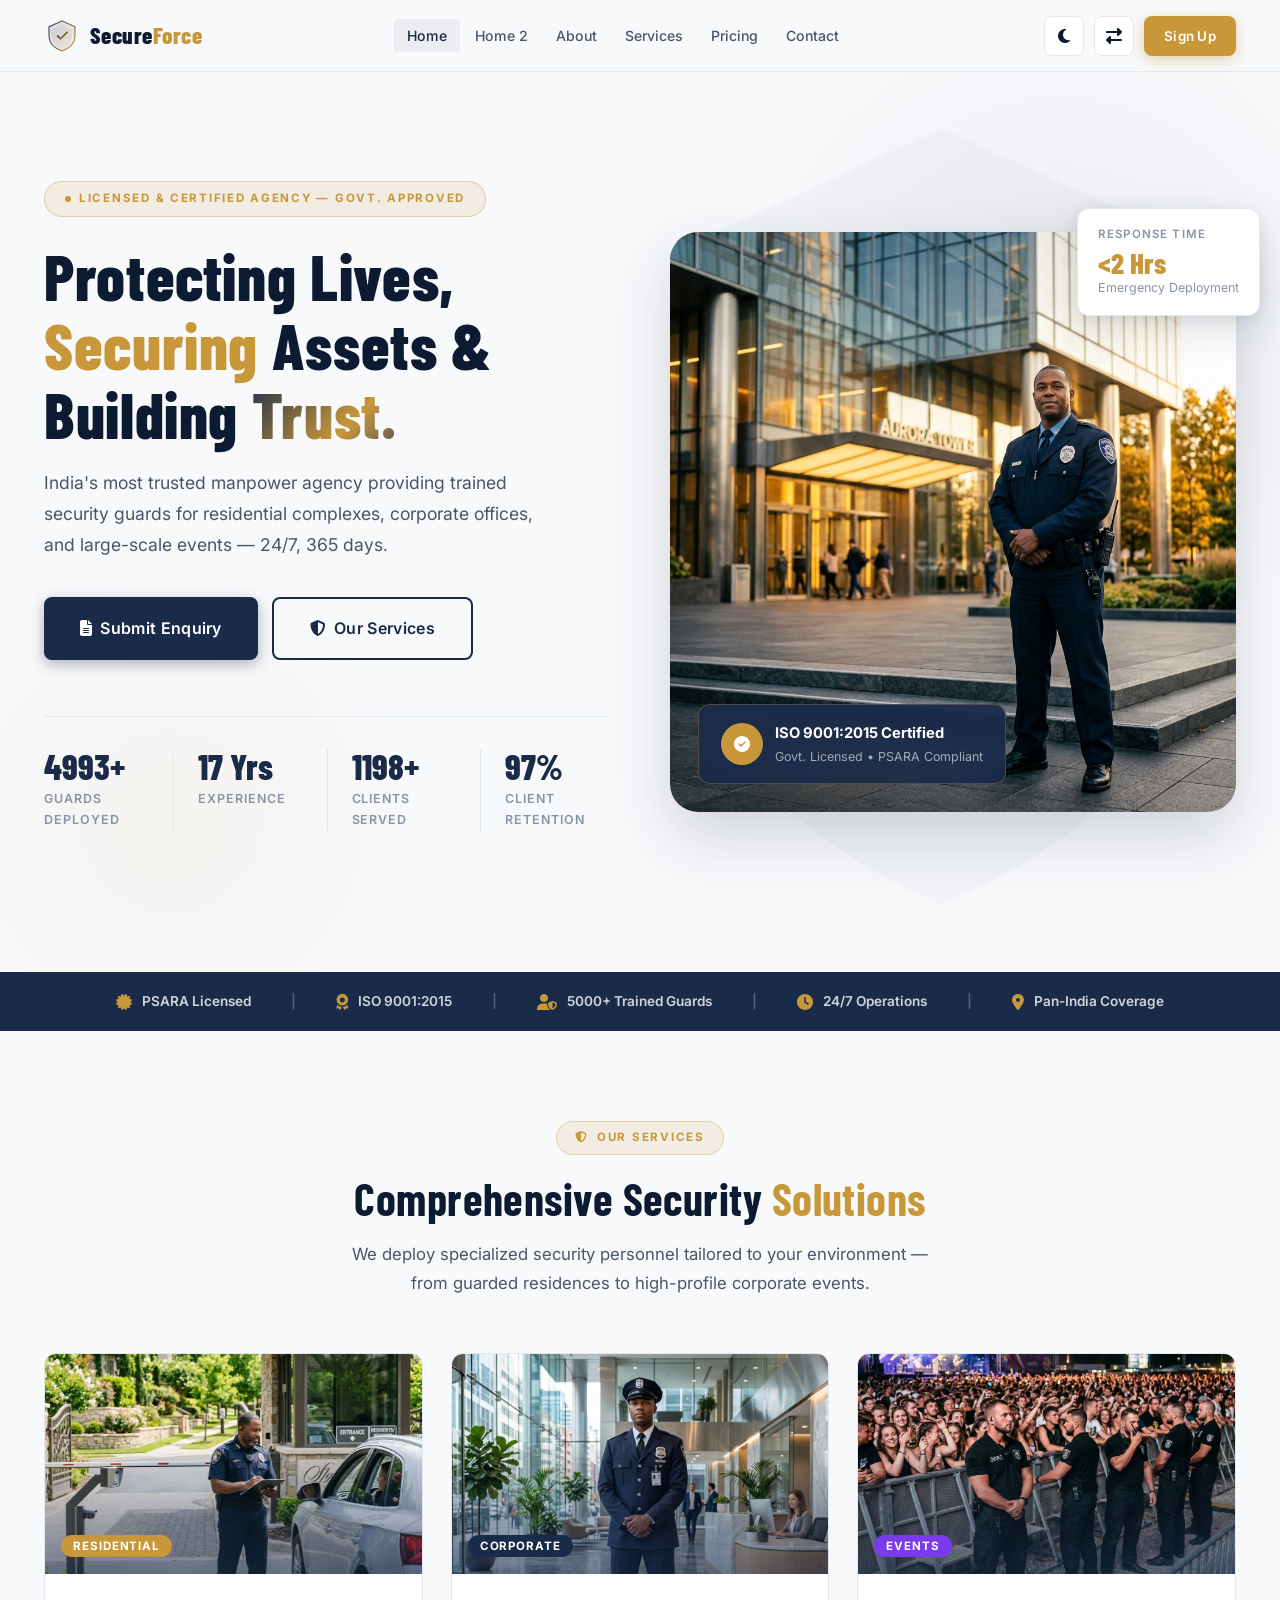
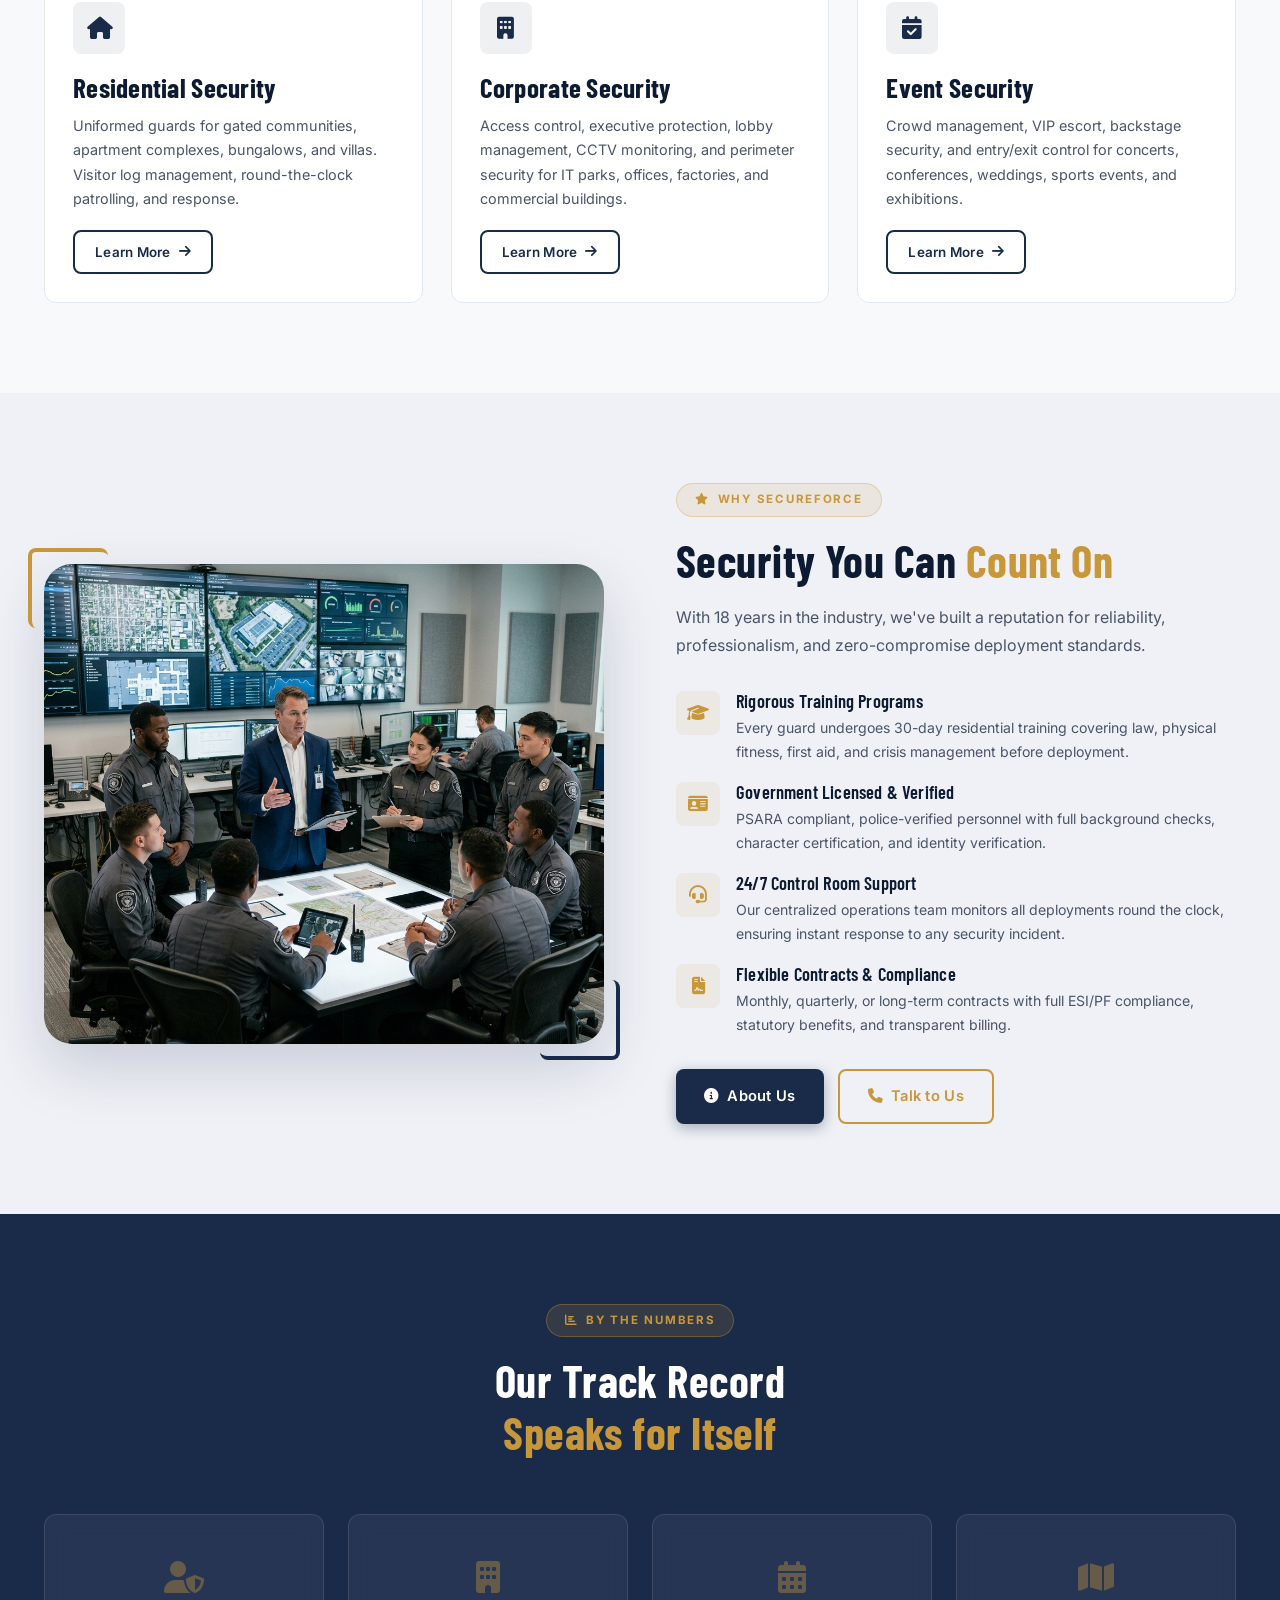
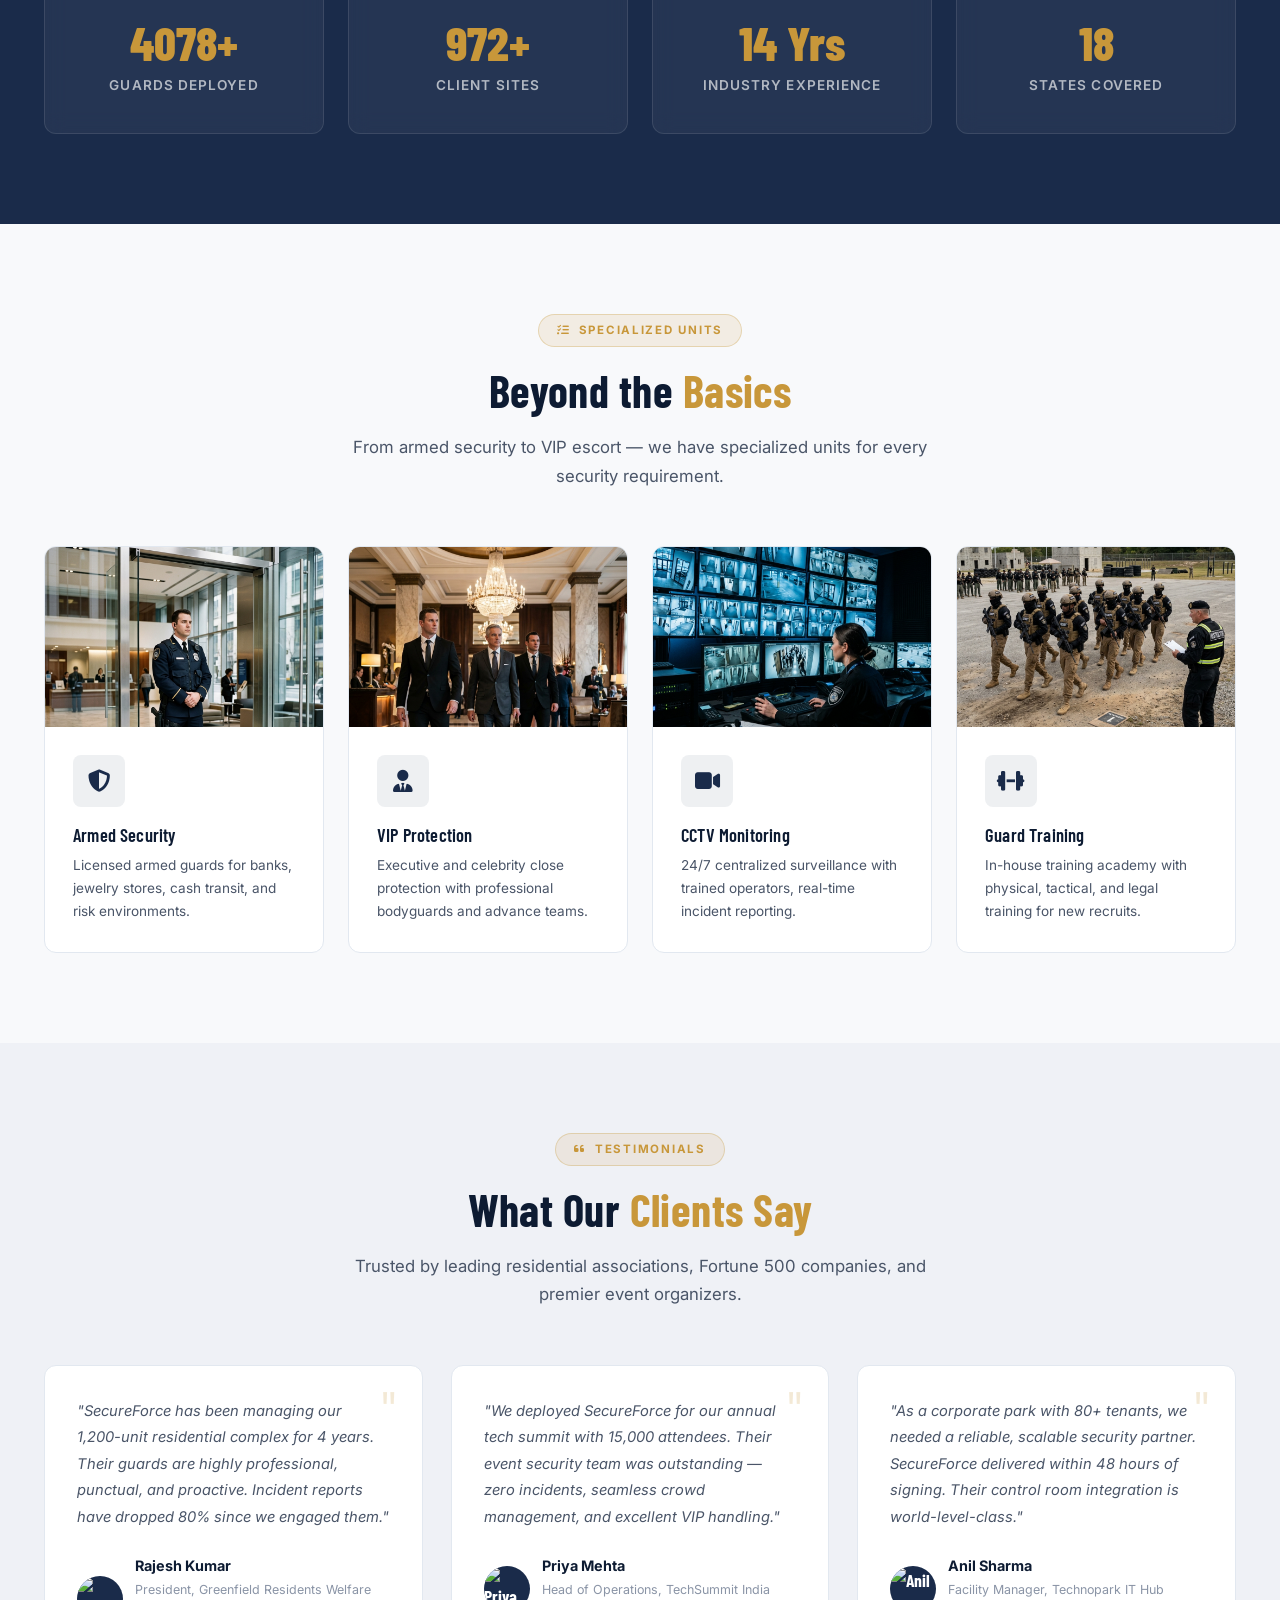
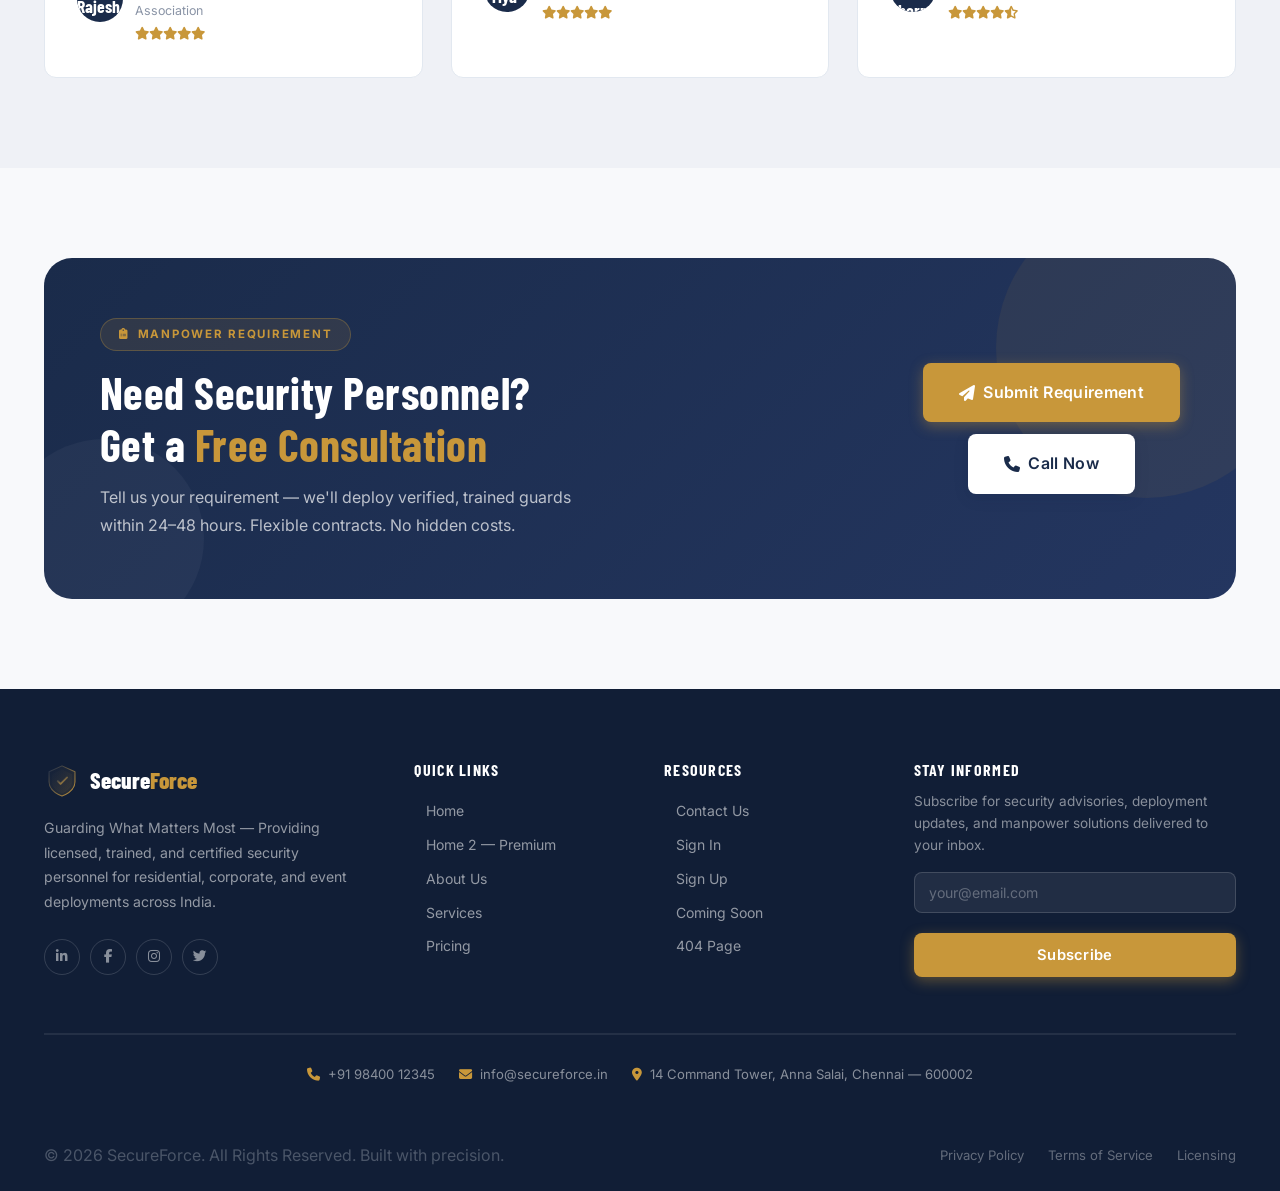
==== commit 42d8df1d: "fix" ====
--- a/index.html
+++ b/index.html
@@ -134,8 +134,8 @@
     <div class="grid-3">
       <!-- Residential -->
       <div class="card animate-on-scroll delay-1" id="service-residential">
-        <div style="height:220px;overflow:hidden;position:relative;">
-          <img src="assets/images/residential-guard.png" alt="Residential security guard" style="width:100%;height:100%;object-fit:cover;transition:transform 0.5s ease;">
+        <div class="card-img-wrapper">
+          <img src="assets/images/residential-guard.png" alt="Residential security guard" style="transition:transform 0.5s ease;">
           <div style="position:absolute;inset:0;background:linear-gradient(to top,rgba(26,43,74,0.6) 0%,transparent 60%);"></div>
           <div style="position:absolute;bottom:16px;left:16px;">
             <span style="background:var(--secondary);color:#fff;font-size:0.72rem;font-weight:700;padding:4px 12px;border-radius:var(--radius-pill);letter-spacing:0.08em;text-transform:uppercase;">Residential</span>
@@ -144,15 +144,15 @@
         <div class="card-body">
           <div class="card-icon"><i class="fas fa-home"></i></div>
           <h3>Residential Security</h3>
-          <p>Uniformed guards for gated communities, apartment complexes, bungalows, and villas. Visitor log management, round-the-clock patrolling, and emergency response.</p>
+          <p>Uniformed guards for gated communities, apartment complexes, bungalows, and villas. Visitor log management, round-the-clock patrolling, and response.</p>
           <a href="services.html#residential" class="btn btn-secondary btn-sm" style="margin-top:18px;" id="residential-learn-more">Learn More <i class="fas fa-arrow-right"></i></a>
         </div>
       </div>
 
       <!-- Corporate -->
       <div class="card animate-on-scroll delay-2" id="service-corporate">
-        <div style="height:220px;overflow:hidden;position:relative;">
-          <img src="assets/images/corporate-guard.png" alt="Corporate lobby security guard" style="width:100%;height:100%;object-fit:cover;transition:transform 0.5s ease;">
+        <div class="card-img-wrapper">
+          <img src="assets/images/corporate-guard.png" alt="Corporate lobby security guard" class="obj-pos-corporate" style="transition:transform 0.5s ease;">
           <div style="position:absolute;inset:0;background:linear-gradient(to top,rgba(26,43,74,0.6) 0%,transparent 60%);"></div>
           <div style="position:absolute;bottom:16px;left:16px;">
             <span style="background:var(--primary);color:#fff;font-size:0.72rem;font-weight:700;padding:4px 12px;border-radius:var(--radius-pill);letter-spacing:0.08em;text-transform:uppercase;">Corporate</span>
@@ -168,8 +168,8 @@
 
       <!-- Events -->
       <div class="card animate-on-scroll delay-3" id="service-events">
-        <div style="height:220px;overflow:hidden;position:relative;">
-          <img src="assets/images/event-security.png" alt="Event security crowd management" style="width:100%;height:100%;object-fit:cover;transition:transform 0.5s ease;">
+        <div class="card-img-wrapper">
+          <img src="assets/images/event-security.png" alt="Event security crowd management" style="transition:transform 0.5s ease;">
           <div style="position:absolute;inset:0;background:linear-gradient(to top,rgba(26,43,74,0.6) 0%,transparent 60%);"></div>
           <div style="position:absolute;bottom:16px;left:16px;">
             <span style="background:#7C3AED;color:#fff;font-size:0.72rem;font-weight:700;padding:4px 12px;border-radius:var(--radius-pill);letter-spacing:0.08em;text-transform:uppercase;">Events</span>
@@ -208,7 +208,7 @@
 
         <div style="display:flex;flex-direction:column;gap:18px;">
           <div style="display:flex;gap:16px;align-items:flex-start;" class="animate-on-scroll delay-1">
-            <div style="width:44px;height:44px;border-radius:var(--radius-sm);background:rgba(26,43,74,0.08);display:flex;align-items:center;justify-content:center;flex-shrink:0;font-size:1.1rem;color:var(--primary);">
+            <div style="width:44px;height:44px;border-radius:var(--radius-sm);background:rgba(200,151,58,0.10);display:flex;align-items:center;justify-content:center;flex-shrink:0;font-size:1.1rem;color:var(--secondary);">
               <i class="fas fa-graduation-cap"></i>
             </div>
             <div>
@@ -226,7 +226,7 @@
             </div>
           </div>
           <div style="display:flex;gap:16px;align-items:flex-start;" class="animate-on-scroll delay-3">
-            <div style="width:44px;height:44px;border-radius:var(--radius-sm);background:rgba(26,43,74,0.08);display:flex;align-items:center;justify-content:center;flex-shrink:0;font-size:1.1rem;color:var(--primary);">
+            <div style="width:44px;height:44px;border-radius:var(--radius-sm);background:rgba(200,151,58,0.10);display:flex;align-items:center;justify-content:center;flex-shrink:0;font-size:1.1rem;color:var(--secondary);">
               <i class="fas fa-headset"></i>
             </div>
             <div>
@@ -300,18 +300,18 @@
     </div>
     <div class="grid-4">
       <div class="card animate-on-scroll delay-1" id="spec-armed">
-        <div style="height:180px;overflow:hidden;">
-          <img src="assets/images/armed-guard.png" alt="Armed security officer" style="width:100%;height:100%;object-fit:cover;">
+        <div class="card-img-wrapper">
+          <img src="assets/images/armed-guard.png" alt="Armed security officer" class="obj-pos-top">
         </div>
         <div class="card-body">
           <div class="card-icon"><i class="fas fa-shield-halved"></i></div>
           <h4 style="margin-bottom:8px;">Armed Security</h4>
-          <p style="font-size:0.85rem;">Licensed armed guards for banks, jewelry stores, cash transit, and high-risk environments.</p>
+          <p style="font-size:0.85rem;">Licensed armed guards for banks, jewelry stores, cash transit, and risk environments.</p>
         </div>
       </div>
       <div class="card animate-on-scroll delay-2" id="spec-vip">
-        <div style="height:180px;overflow:hidden;">
-          <img src="assets/images/vip-escort.png" alt="VIP escort protection" style="width:100%;height:100%;object-fit:cover;">
+        <div class="card-img-wrapper">
+          <img src="assets/images/vip-escort.png" alt="VIP escort protection" class="obj-pos-top">
         </div>
         <div class="card-body">
           <div class="card-icon"><i class="fas fa-user-tie"></i></div>
@@ -320,8 +320,8 @@
         </div>
       </div>
       <div class="card animate-on-scroll delay-3" id="spec-cctv">
-        <div style="height:180px;overflow:hidden;">
-          <img src="assets/images/cctv-monitoring.png" alt="CCTV surveillance monitoring" style="width:100%;height:100%;object-fit:cover;">
+        <div class="card-img-wrapper">
+          <img src="assets/images/cctv-monitoring.png" alt="CCTV surveillance monitoring">
         </div>
         <div class="card-body">
           <div class="card-icon"><i class="fas fa-video"></i></div>
@@ -330,8 +330,8 @@
         </div>
       </div>
       <div class="card animate-on-scroll delay-4" id="spec-training">
-        <div style="height:180px;overflow:hidden;">
-          <img src="assets/images/guard-training.png" alt="Security guard training" style="width:100%;height:100%;object-fit:cover;">
+        <div class="card-img-wrapper">
+          <img src="assets/images/guard-training.png" alt="Security guard training" class="obj-pos-bottom">
         </div>
         <div class="card-body">
           <div class="card-icon"><i class="fas fa-dumbbell"></i></div>
@@ -358,7 +358,9 @@
         <div class="quote-icon">"</div>
         <p class="testimonial-text">"SecureForce has been managing our 1,200-unit residential complex for 4 years. Their guards are highly professional, punctual, and proactive. Incident reports have dropped 80% since we engaged them."</p>
         <div class="testimonial-author">
-          <div class="testimonial-avatar">RK</div>
+          <div class="testimonial-avatar">
+            <img src="https://images.unsplash.com/photo-1507003211169-0a1dd7228f2d?auto=format&fit=crop&crop=faces&q=80&w=150&h=150" alt="Rajesh Kumar" style="width:100%;height:100%;object-fit:cover;object-position:center;">
+          </div>
           <div>
             <div class="testimonial-name">Rajesh Kumar</div>
             <div class="testimonial-role">President, Greenfield Residents Welfare Association</div>
@@ -370,7 +372,9 @@
         <div class="quote-icon">"</div>
         <p class="testimonial-text">"We deployed SecureForce for our annual tech summit with 15,000 attendees. Their event security team was outstanding — zero incidents, seamless crowd management, and excellent VIP handling."</p>
         <div class="testimonial-author">
-          <div class="testimonial-avatar">PM</div>
+          <div class="testimonial-avatar">
+            <img src="https://images.unsplash.com/photo-1494790108377-be9c29b29330?auto=format&fit=crop&crop=faces&q=80&w=150&h=150" alt="Priya Mehta" style="width:100%;height:100%;object-fit:cover;object-position:center;">
+          </div>
           <div>
             <div class="testimonial-name">Priya Mehta</div>
             <div class="testimonial-role">Head of Operations, TechSummit India</div>
@@ -380,9 +384,11 @@
       </div>
       <div class="testimonial-card animate-on-scroll delay-3" id="testimonial-3">
         <div class="quote-icon">"</div>
-        <p class="testimonial-text">"As a corporate park with 80+ tenants, we needed a reliable, scalable security partner. SecureForce delivered within 48 hours of signing. Their control room integration is world-class."</p>
+        <p class="testimonial-text">"As a corporate park with 80+ tenants, we needed a reliable, scalable security partner. SecureForce delivered within 48 hours of signing. Their control room integration is world-level-class."</p>
         <div class="testimonial-author">
-          <div class="testimonial-avatar">AS</div>
+          <div class="testimonial-avatar">
+            <img src="https://images.unsplash.com/photo-1500648767791-00dcc994a43e?auto=format&fit=crop&crop=faces&q=80&w=150&h=150" alt="Anil Sharma" style="width:100%;height:100%;object-fit:cover;object-position:center;">
+          </div>
           <div>
             <div class="testimonial-name">Anil Sharma</div>
             <div class="testimonial-role">Facility Manager, Technopark IT Hub</div>
--- a/style.css
+++ b/style.css
@@ -57,6 +57,11 @@
 
   --logo-primary:   var(--primary);
   --logo-secondary: var(--secondary);
+
+  --bg-auth:        linear-gradient(145deg, #F0F4FA 0%, #E2E8F0 45%, #EFF1F6 100%);
+  --bg-auth-card:   rgba(255, 255, 255, 0.75);
+  --border-auth-card: rgba(26, 43, 74, 0.12);
+  --text-auth-muted: var(--text-muted);
 }
 
 /* ---------- Dark Mode ---------- */
@@ -77,11 +82,16 @@
 
   --logo-primary:   #7B9FD4;
   --logo-secondary: var(--secondary);
+
+  --bg-auth:        linear-gradient(145deg, #0A0F1C 0%, #111E36 45%, #0D1520 100%);
+  --bg-auth-card:   rgba(255, 255, 255, 0.04);
+  --border-auth-card: rgba(255, 255, 255, 0.10);
+  --text-auth-muted: rgba(255, 255, 255, 0.5);
 }
 
 /* ---------- Reset ---------- */
 *, *::before, *::after { box-sizing: border-box; margin: 0; padding: 0; }
-html { scroll-behavior: smooth; font-size: 16px; }
+html { scroll-behavior: smooth; font-size: 16px; overflow-x: hidden; }
 body {
   font-family: var(--font-body);
   background: var(--bg);
@@ -444,8 +454,13 @@
 /* Page content offset */
 .page-offset { padding-top: var(--nav-height); }
 
-@media (max-width: 1024px) { .nav-links { display: none; } }
-@media (max-width: 1024px) { .nav-hamburger { display: flex; } }
+@media (max-width: 1024px) {
+  .nav-links { display: none; }
+  .nav-hamburger { display: flex; }
+  .nav-actions .dark-toggle,
+  .nav-actions .rtl-toggle,
+  #nav-signup { display: none !important; }
+}
 @media (min-width: 1025px) { .nav-mobile { display: none !important; } }
 
 /* ============================================================
@@ -608,6 +623,36 @@
 .card:hover {
   transform: translateY(-4px);
   box-shadow: var(--shadow-lg);
+}
+/* Card image wrapper */
+.card-img-wrapper {
+  overflow: hidden;
+  position: relative;
+}
+.grid-4 .card-img-wrapper {
+  height: 180px;
+}
+.grid-3 .card-img-wrapper {
+  height: 220px;
+}
+.card-img-wrapper img {
+  width: 100%;
+  height: 100%;
+  object-fit: cover;
+  object-position: center;
+  transition: transform 0.4s ease;
+}
+.obj-pos-top {
+  object-position: center top !important;
+}
+.obj-pos-bottom {
+  object-position: center 60% !important;
+}
+.obj-pos-corporate {
+  object-position: center 15% !important;
+}
+.card:hover .card-img-wrapper img {
+  transform: scale(1.05);
 }
 .card-body { padding: 28px; }
 .card-icon {
@@ -680,16 +725,22 @@
   gap: 0;
   margin-top: 56px;
   border-top: 1px solid var(--border);
-  padding-top: 32px;
+  padding: 32px 0;
   flex-wrap: wrap;
 }
 .hero-stat {
   flex: 1;
   min-width: 120px;
-  padding: 0 28px 0 0;
+  padding: 0 24px;
   border-right: 1px solid var(--border);
 }
-.hero-stat:last-child { border-right: none; }
+.hero-stat:first-child {
+  padding-left: 0;
+}
+.hero-stat:last-child {
+  padding-right: 0;
+  border-right: none;
+}
 .hero-stat .num {
   font-family: var(--font-heading);
   font-size: 2.2rem;
@@ -809,6 +860,7 @@
   font-weight: 700;
   font-family: var(--font-heading);
   flex-shrink: 0;
+  overflow: hidden;
 }
 .testimonial-name { font-weight: 700; font-size: 0.9rem; color: var(--text-heading); }
 .testimonial-role { font-size: 0.78rem; color: var(--text-muted); }
@@ -873,8 +925,9 @@
   justify-content: center;
   position: relative;
   overflow: hidden;
-  background: linear-gradient(145deg, #0A0F1C 0%, #111E36 45%, #0D1520 100%);
+  background: var(--bg-auth);
   padding: 40px 16px;
+  transition: background 0.35s ease;
 }
 .auth-top-icons {
   position: fixed;
@@ -882,9 +935,20 @@
   display: flex; gap: 8px;
   z-index: 100;
 }
+@media (max-width: 480px) {
+  .auth-page {
+    padding: 80px 16px 40px !important;
+    align-items: flex-start !important;
+  }
+  .auth-top-icons {
+    position: absolute;
+    top: 24px;
+    right: 24px;
+  }
+}
 .auth-card {
-  background: rgba(255,255,255,0.04);
-  border: 1px solid rgba(255,255,255,0.10);
+  background: var(--bg-auth-card);
+  border: 1px solid var(--border-auth-card);
   border-radius: var(--radius-xl);
   padding: 44px 40px;
   width: 100%;
@@ -892,6 +956,8 @@
   backdrop-filter: blur(24px);
   position: relative;
   z-index: 1;
+  box-shadow: var(--shadow-xl);
+  transition: var(--transition);
 }
 @media (max-width: 480px) { .auth-card { padding: 32px 24px; } }
 
@@ -907,20 +973,20 @@
   font-family: var(--font-heading);
   font-size: 1.5rem;
   font-weight: 800;
-  color: #fff;
+  color: var(--text-heading);
 }
 .auth-logo-text span { color: var(--secondary); }
 .auth-title {
   font-family: var(--font-heading);
   font-size: 1.9rem;
   font-weight: 800;
-  color: #fff;
+  color: var(--text-heading);
   text-align: center;
   margin-bottom: 8px;
 }
 .auth-subtitle {
   font-size: 0.88rem;
-  color: rgba(255,255,255,0.5);
+  color: var(--text-auth-muted);
   text-align: center;
   margin-bottom: 28px;
 }
@@ -956,9 +1022,9 @@
   gap: 10px;
   padding: 12px 20px;
   border-radius: var(--radius-sm);
-  background: rgba(255,255,255,0.05);
-  border: 1px solid rgba(255,255,255,0.12);
-  color: rgba(255,255,255,0.85);
+  background: var(--bg-alt);
+  border: 1px solid var(--border);
+  color: var(--text-heading);
   font-size: 0.88rem;
   font-weight: 500;
   font-family: var(--font-body);
@@ -966,36 +1032,36 @@
   cursor: pointer;
 }
 .btn-social:hover {
-  background: rgba(255,255,255,0.10);
-  border-color: rgba(255,255,255,0.25);
+  background: var(--bg-card);
+  border-color: var(--primary);
   transform: translateY(-1px);
 }
 .auth-footer-text {
   text-align: center;
   font-size: 0.85rem;
-  color: rgba(255,255,255,0.5);
+  color: var(--text-body);
   margin-top: 24px;
 }
 .auth-footer-text a {
   color: var(--secondary);
   font-weight: 600;
 }
-/* Auth form inputs on dark bg */
-.auth-page .form-input,
-.auth-page .form-select {
+/* Auth form inputs overrides in dark mode */
+[data-theme="dark"] .auth-page .form-input,
+[data-theme="dark"] .auth-page .form-select {
   background: rgba(255,255,255,0.06);
   border-color: rgba(255,255,255,0.12);
   color: #fff;
 }
-.auth-page .form-input::placeholder { color: rgba(255,255,255,0.3); }
-.auth-page .form-input:focus {
+[data-theme="dark"] .auth-page .form-input::placeholder { color: rgba(255,255,255,0.3); }
+[data-theme="dark"] .auth-page .form-input:focus {
   border-color: var(--secondary);
   background: rgba(255,255,255,0.10);
   box-shadow: 0 0 0 3px rgba(200,151,58,0.15);
 }
-.auth-page .form-label { color: rgba(255,255,255,0.75); }
-.auth-page .toggle-password { color: rgba(255,255,255,0.35); }
-.auth-page .toggle-password:hover { color: var(--secondary); }
+[data-theme="dark"] .auth-page .form-label { color: rgba(255,255,255,0.75); }
+[data-theme="dark"] .auth-page .toggle-password { color: rgba(255,255,255,0.35); }
+[data-theme="dark"] .auth-page .toggle-password:hover { color: var(--secondary); }
 
 /* Auth full-btn */
 .btn-full { width: 100%; }
@@ -1316,6 +1382,28 @@
 [dir="rtl"] .process-step:hover { transform: translateX(-4px); }
 [dir="rtl"] .nav-links { direction: rtl; }
 
+/* Credentials strip layout */
+.credentials-strip-inner {
+  display: flex;
+  align-items: center;
+  justify-content: center;
+  gap: 12px 48px;
+  flex-wrap: wrap;
+}
+.credential-item {
+  display: flex;
+  align-items: center;
+  gap: 10px;
+  font-size: 0.88rem;
+  font-weight: 600;
+  color: var(--text-heading);
+}
+.strip-divider {
+  width: 1px;
+  height: 20px;
+  background: var(--border);
+}
+
 /* ============================================================
    RESPONSIVE HELPERS
    ============================================================ */
@@ -1326,8 +1414,10 @@
 @media (max-width: 768px) {
   .section { padding: 56px 0; }
   .section-header { margin-bottom: 40px; }
-  .hero-stats { gap: 20px; }
-  .hero-stat { padding: 0 16px 0 0; }
+  .hero-stats { gap: 0; }
+  .hero-stat { padding: 0 16px; }
+  .hero-stat:first-child { padding-left: 0; }
+  .hero-stat:last-child { padding-right: 0; }
   .page-hero { height: 320px; }
   .pricing-card.popular { transform: scale(1); }
   .pricing-card.popular:hover { transform: translateY(-4px); }
@@ -1360,14 +1450,19 @@
 
 /* ── 1024px ─────────────────────────────────────────────── */
 @media (max-width: 1024px) {
+  /* Enlarge card images in responsive layout */
+  .grid-4 .card-img-wrapper {
+    height: 240px;
+  }
   /* Hero split on home page */
   #hero .container > [style*="grid-template-columns:1fr 1fr"] {
     grid-template-columns: 1fr !important;
   }
   /* Home 2 showcase rows */
   #h2-showcase [style*="grid-template-columns:1.4fr 1fr 1fr"],
-  #h2-showcase [style*="grid-template-columns:1fr 1fr 1.4fr"] {
-    grid-template-columns: 1fr 1fr !important;
+  #h2-showcase [style*="grid-template-columns:1fr 1fr 1.4fr"],
+  .showcase-grid {
+    grid-template-columns: repeat(2, 1fr) !important;
   }
   /* About, Services, Contact split layouts */
   #mission-vision [style*="grid-template-columns:1fr 1fr"],
@@ -1379,6 +1474,19 @@
   #why-us [style*="grid-template-columns:1fr 1fr"] {
     grid-template-columns: 1fr !important;
   }
+  /* Center align services content when collapsed */
+  #services-main [style*="grid-template-columns:1fr 1fr"] > div:not(:has(img)) {
+    text-align: center;
+    display: flex;
+    flex-direction: column;
+    align-items: center;
+  }
+  #services-main [style*="grid-template-columns:1fr 1fr"] ul {
+    align-items: flex-start;
+    width: fit-content;
+    margin-left: auto;
+    margin-right: auto;
+  }
   /* CTA banner inner grid */
   #cta-enquiry [style*="grid-template-columns:1fr auto"] {
     grid-template-columns: 1fr !important;
@@ -1394,19 +1502,27 @@
     margin-left: auto;
     margin-right: auto;
   }
-  /* Leadership order fix */
-  #services-main [style*="order:2"] { order: 0 !important; }
-  #services-main [style*="order:1"] { order: 0 !important; }
+  /* Leadership order fix (maintain Image-first stacking order when collapsed) */
+  #services-main [style*="order:2"] { order: 2 !important; }
+  #services-main [style*="order:1"] { order: 1 !important; }
 }
 
 /* ── 768px ─────────────────────────────────────────────── */
 @media (max-width: 768px) {
+  /* Enlarge card images in responsive layout */
+  .grid-4 .card-img-wrapper {
+    height: 240px;
+  }
+  .grid-3 .card-img-wrapper {
+    height: 260px;
+  }
   /* Hero floating card */
   #hero [style*="position:absolute;top:-24px"] {
     display: none;
   }
   /* Home2 showcase rows collapse to single col */
-  #h2-showcase [style*="grid-template-columns"] {
+  #h2-showcase [style*="grid-template-columns"],
+  .showcase-grid {
     grid-template-columns: 1fr !important;
   }
   /* About mission/vision */
@@ -1440,9 +1556,6 @@
   .page-hero { height: 280px; }
   /* Pricing popular card */
   #plan-professional { transform: scale(1) !important; }
-  /* Services alternating order - keep sequential */
-  #corporate [style*="order:2"] { order: 1 !important; }
-  #corporate [style*="order:1"] { order: 2 !important; }
   /* CTA banner padding */
   #cta-enquiry [style*="padding:60px 56px"] {
     padding: 36px 24px !important;
@@ -1469,6 +1582,11 @@
   .grid-4 { grid-template-columns: 1fr !important; }
   .grid-3 { grid-template-columns: 1fr !important; }
   .grid-2 { grid-template-columns: 1fr !important; }
+  /* Collapse process steps and contact sections to single column on mobile */
+  #h2-process .grid-4,
+  #contact .grid-4 {
+    grid-template-columns: 1fr !important;
+  }
   /* Hero image height */
   #hero [style*="height:580px"] { height: 280px !important; }
   /* Page hero */
@@ -1504,7 +1622,8 @@
   /* Testimonial card */
   .testimonial-card { padding: 24px 20px; }
   /* Services card images */
-  .card [style*="height:220px"] { height: 180px !important; }
+  .grid-3 .card-img-wrapper { height: 180px !important; }
+  .grid-4 .card-img-wrapper { height: 180px !important; }
   /* Enquiry form row */
   #enquiry-form [style*="grid-template-columns:1fr 1fr"] {
     grid-template-columns: 1fr !important;
@@ -1567,6 +1686,32 @@
   }
   /* Hero actions */
   .hero-actions { justify-content: center; }
+  /* Center align h2-hero content on mobile */
+  .h2-hero-content {
+    text-align: center;
+    display: flex;
+    flex-direction: column;
+    align-items: center;
+  }
+  .h2-hero-content .badge-row {
+    justify-content: center;
+  }
+  .h2-hero-content .h2-hero-sub {
+    margin-left: auto;
+    margin-right: auto;
+  }
+  .h2-hero-content [style*="display:flex;gap:14px;flex-wrap:wrap"] {
+    justify-content: center;
+  }
+  /* Credentials strip vertical centering */
+  .credentials-strip-inner {
+    flex-direction: column;
+    align-items: center;
+    gap: 16px;
+  }
+  .strip-divider {
+    display: none !important;
+  }
   /* Hero content text center on very small */
 }
 
@@ -1576,3 +1721,28 @@
   .nav-logo-text { font-size: 1.1rem; }
 }
 
+/* ============================================================
+   LIVE MAP SECTION
+   ============================================================ */
+.live-map-container {
+  margin-top: 50px;
+  border-radius: var(--radius-lg);
+  overflow: hidden;
+  border: 1px solid var(--border);
+  box-shadow: var(--shadow-md);
+  position: relative;
+  height: 400px;
+  transition: var(--transition);
+}
+
+.live-map-container iframe {
+  width: 100%;
+  height: 100%;
+  border: 0;
+  display: block;
+}
+
+[data-theme="dark"] .live-map-container iframe {
+  filter: invert(90%) hue-rotate(180deg) contrast(1.2);
+}
+
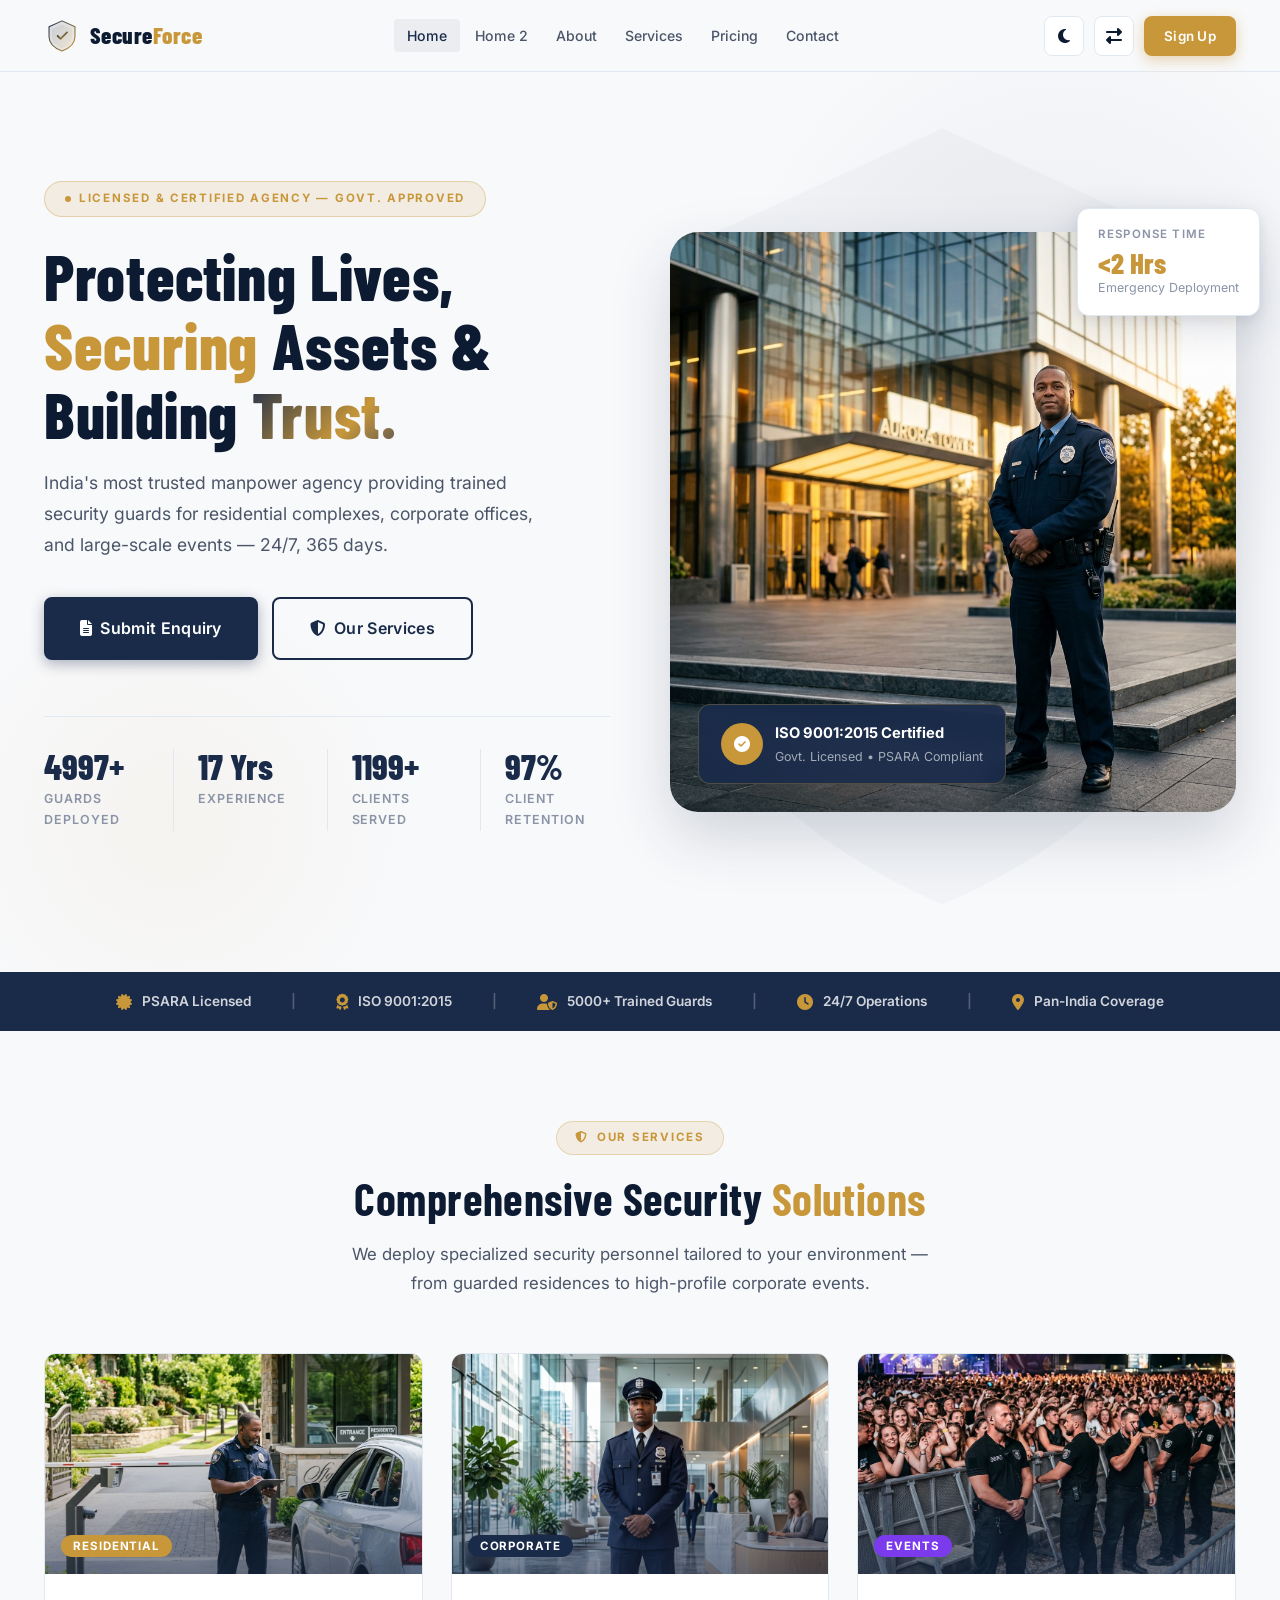
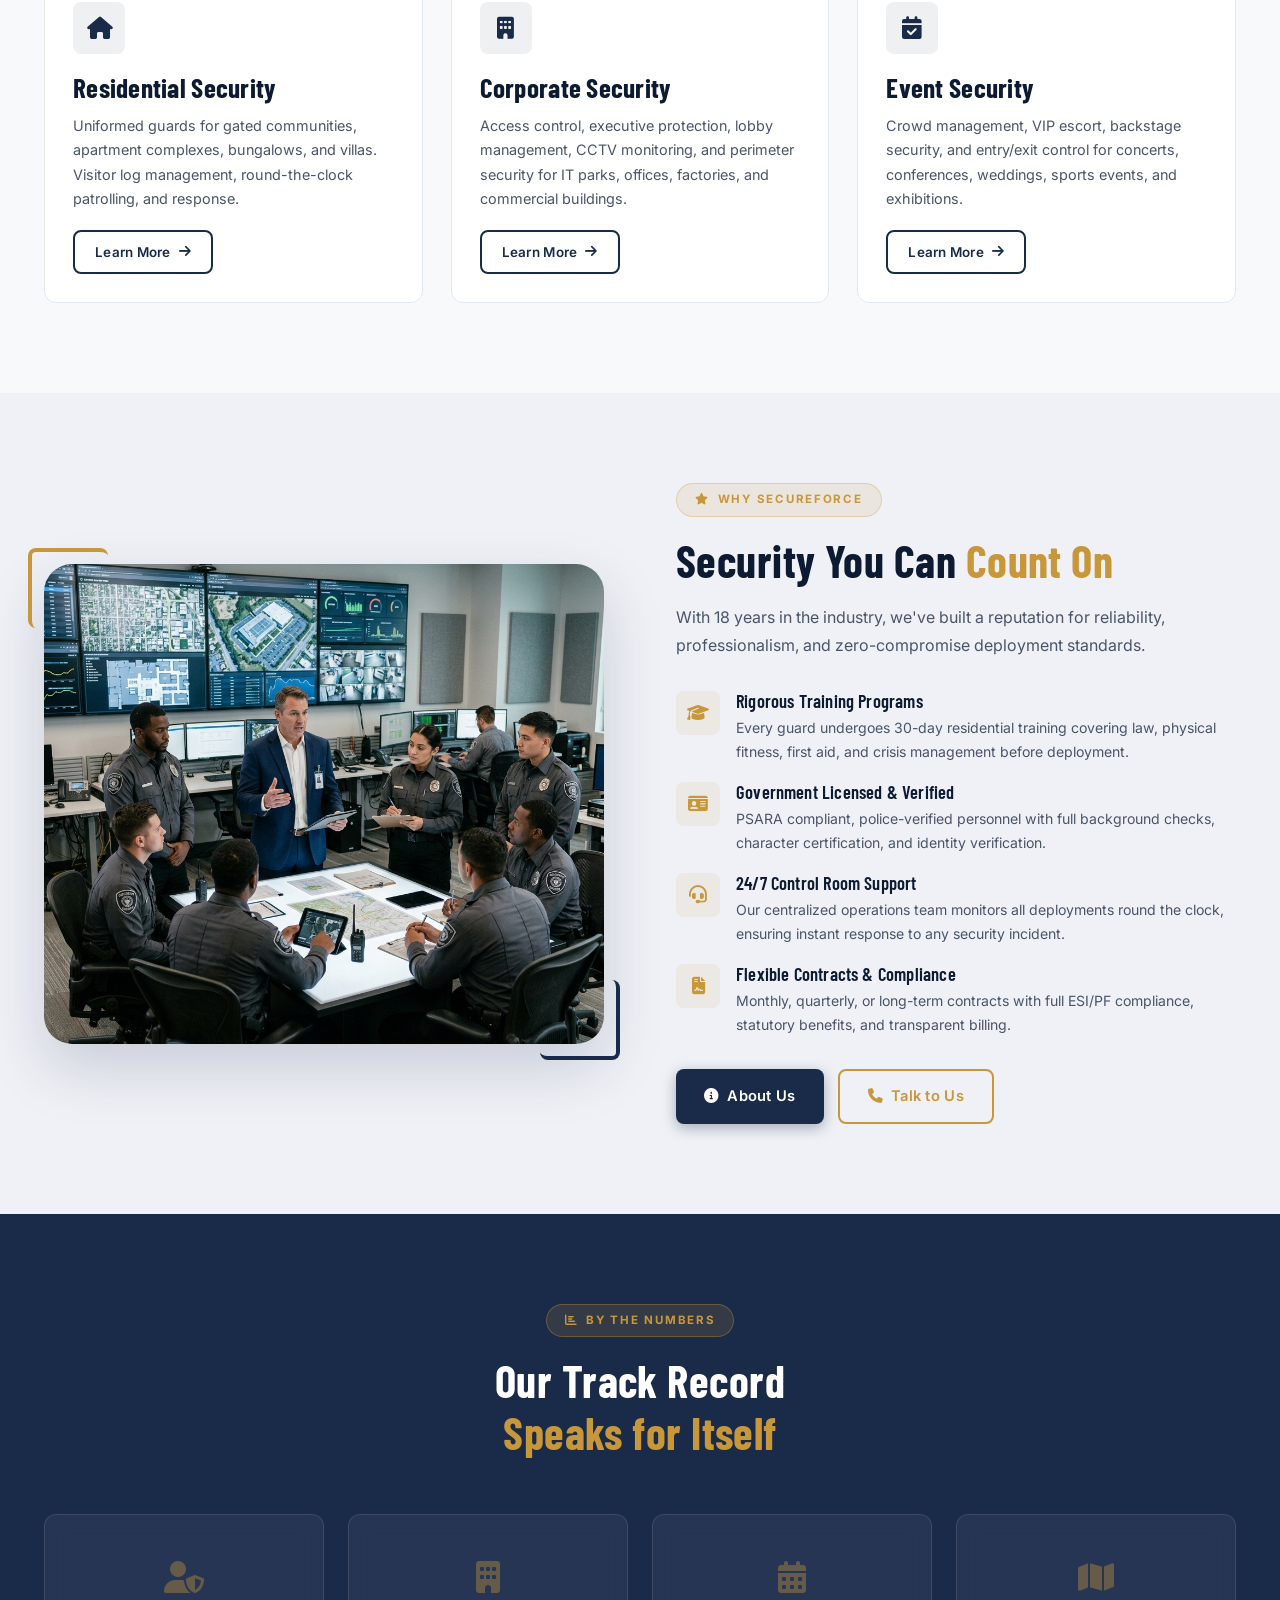
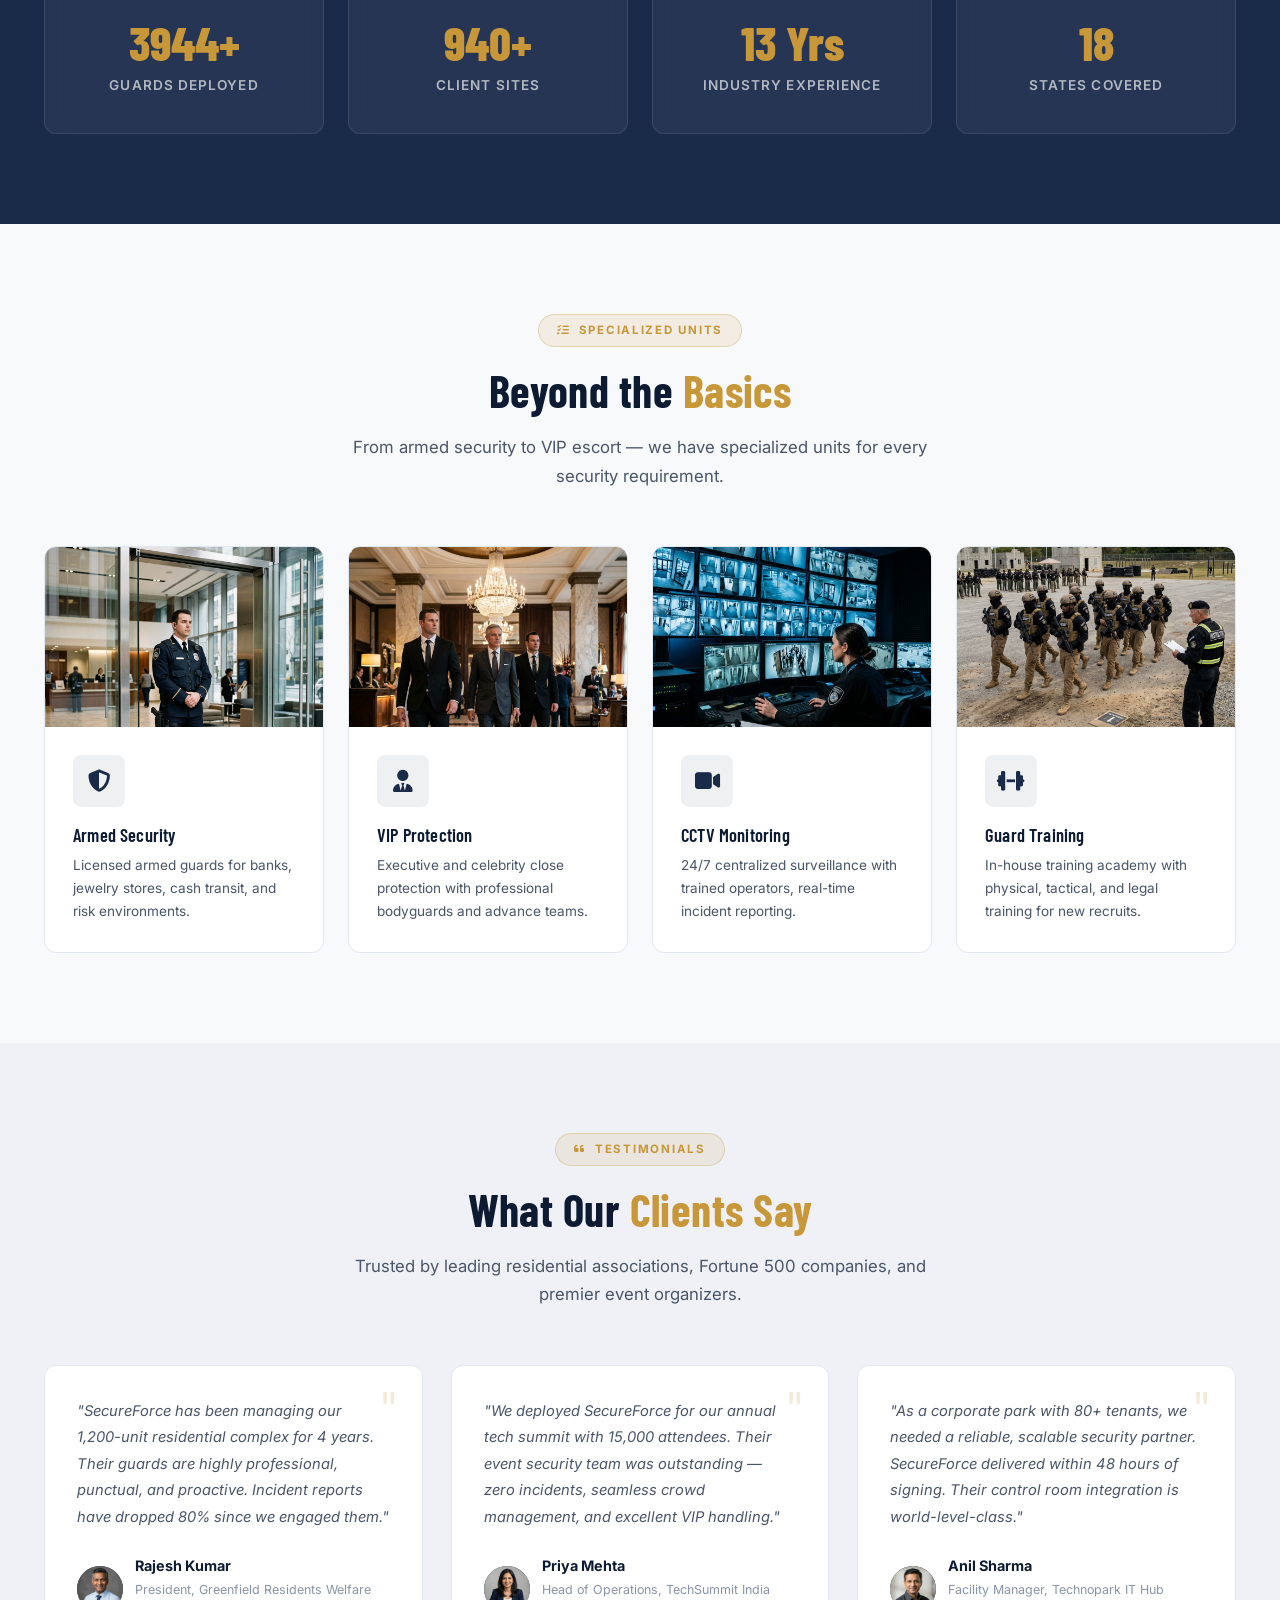
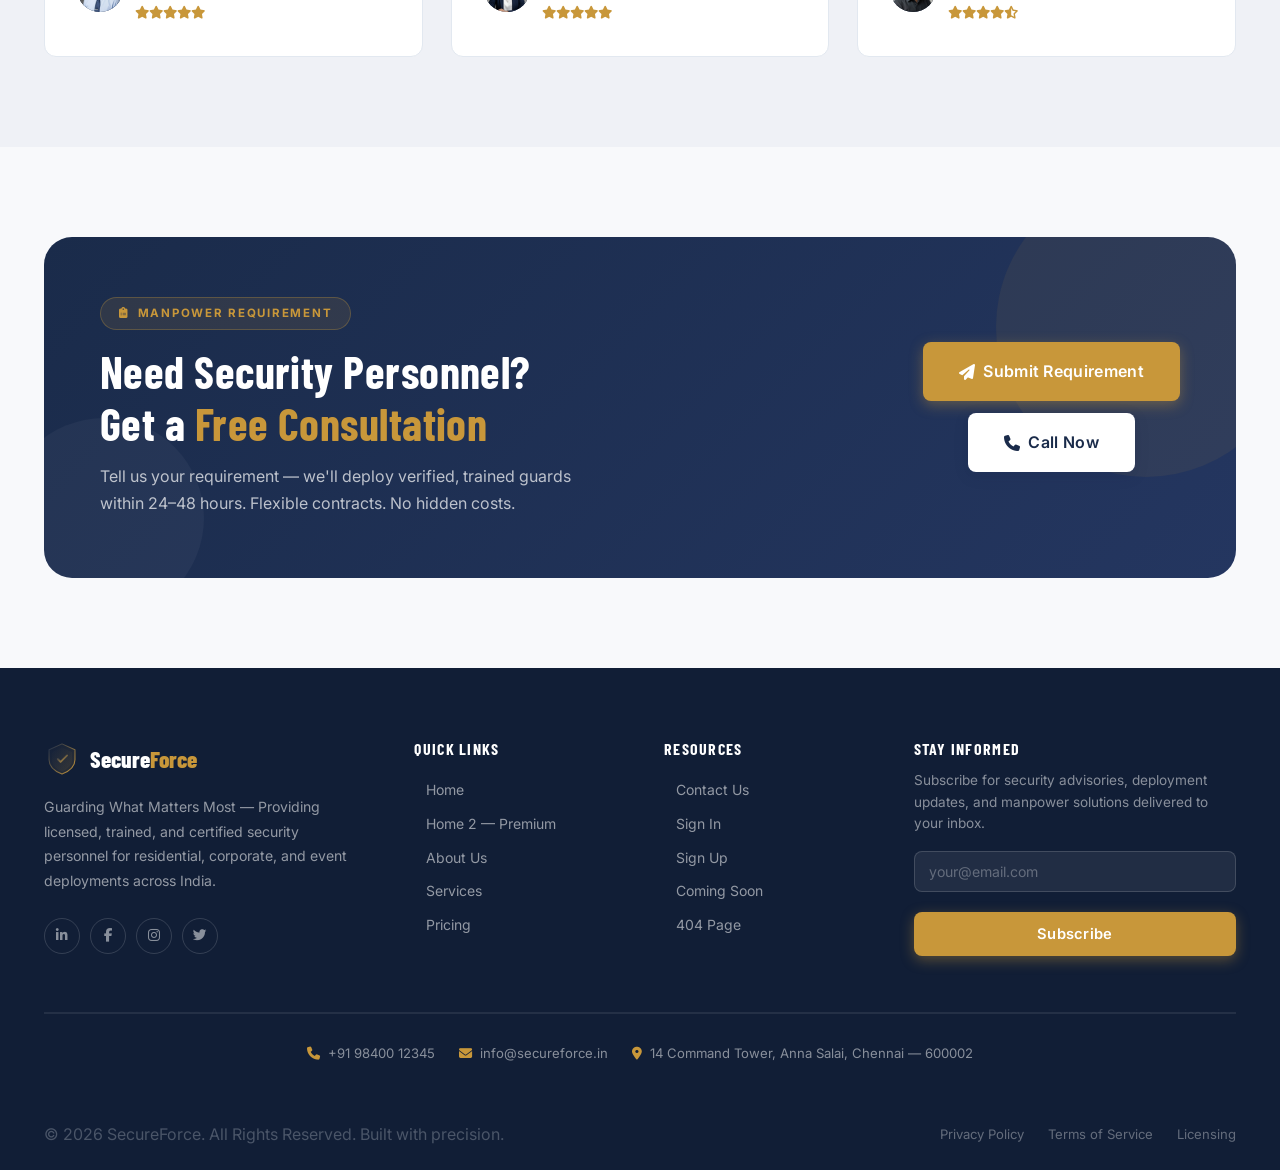
==== commit 4fb53a5c: "fix" ====
--- a/index.html
+++ b/index.html
@@ -359,11 +359,11 @@
         <p class="testimonial-text">"SecureForce has been managing our 1,200-unit residential complex for 4 years. Their guards are highly professional, punctual, and proactive. Incident reports have dropped 80% since we engaged them."</p>
         <div class="testimonial-author">
           <div class="testimonial-avatar">
-            <img src="https://images.unsplash.com/photo-1507003211169-0a1dd7228f2d?auto=format&fit=crop&crop=faces&q=80&w=150&h=150" alt="Rajesh Kumar" style="width:100%;height:100%;object-fit:cover;object-position:center;">
+            <img src="assets/images/avatar-rajesh-kumar.png" alt="Rajesh Kumar" style="width:100%;height:100%;object-fit:cover;object-position:top;">
           </div>
           <div>
             <div class="testimonial-name">Rajesh Kumar</div>
-            <div class="testimonial-role">President, Greenfield Residents Welfare Association</div>
+            <div class="testimonial-role">President, Greenfield Residents Welfare</div>
             <div class="testimonial-stars"><i class="fas fa-star"></i><i class="fas fa-star"></i><i class="fas fa-star"></i><i class="fas fa-star"></i><i class="fas fa-star"></i></div>
           </div>
         </div>
@@ -373,7 +373,7 @@
         <p class="testimonial-text">"We deployed SecureForce for our annual tech summit with 15,000 attendees. Their event security team was outstanding — zero incidents, seamless crowd management, and excellent VIP handling."</p>
         <div class="testimonial-author">
           <div class="testimonial-avatar">
-            <img src="https://images.unsplash.com/photo-1494790108377-be9c29b29330?auto=format&fit=crop&crop=faces&q=80&w=150&h=150" alt="Priya Mehta" style="width:100%;height:100%;object-fit:cover;object-position:center;">
+            <img src="assets/images/avatar-priya-mehta.png" alt="Priya Mehta" style="width:100%;height:100%;object-fit:cover;object-position:top;">
           </div>
           <div>
             <div class="testimonial-name">Priya Mehta</div>
@@ -387,7 +387,7 @@
         <p class="testimonial-text">"As a corporate park with 80+ tenants, we needed a reliable, scalable security partner. SecureForce delivered within 48 hours of signing. Their control room integration is world-level-class."</p>
         <div class="testimonial-author">
           <div class="testimonial-avatar">
-            <img src="https://images.unsplash.com/photo-1500648767791-00dcc994a43e?auto=format&fit=crop&crop=faces&q=80&w=150&h=150" alt="Anil Sharma" style="width:100%;height:100%;object-fit:cover;object-position:center;">
+            <img src="assets/images/avatar-anil-sharma.png" alt="Anil Sharma" style="width:100%;height:100%;object-fit:cover;object-position:top;">
           </div>
           <div>
             <div class="testimonial-name">Anil Sharma</div>
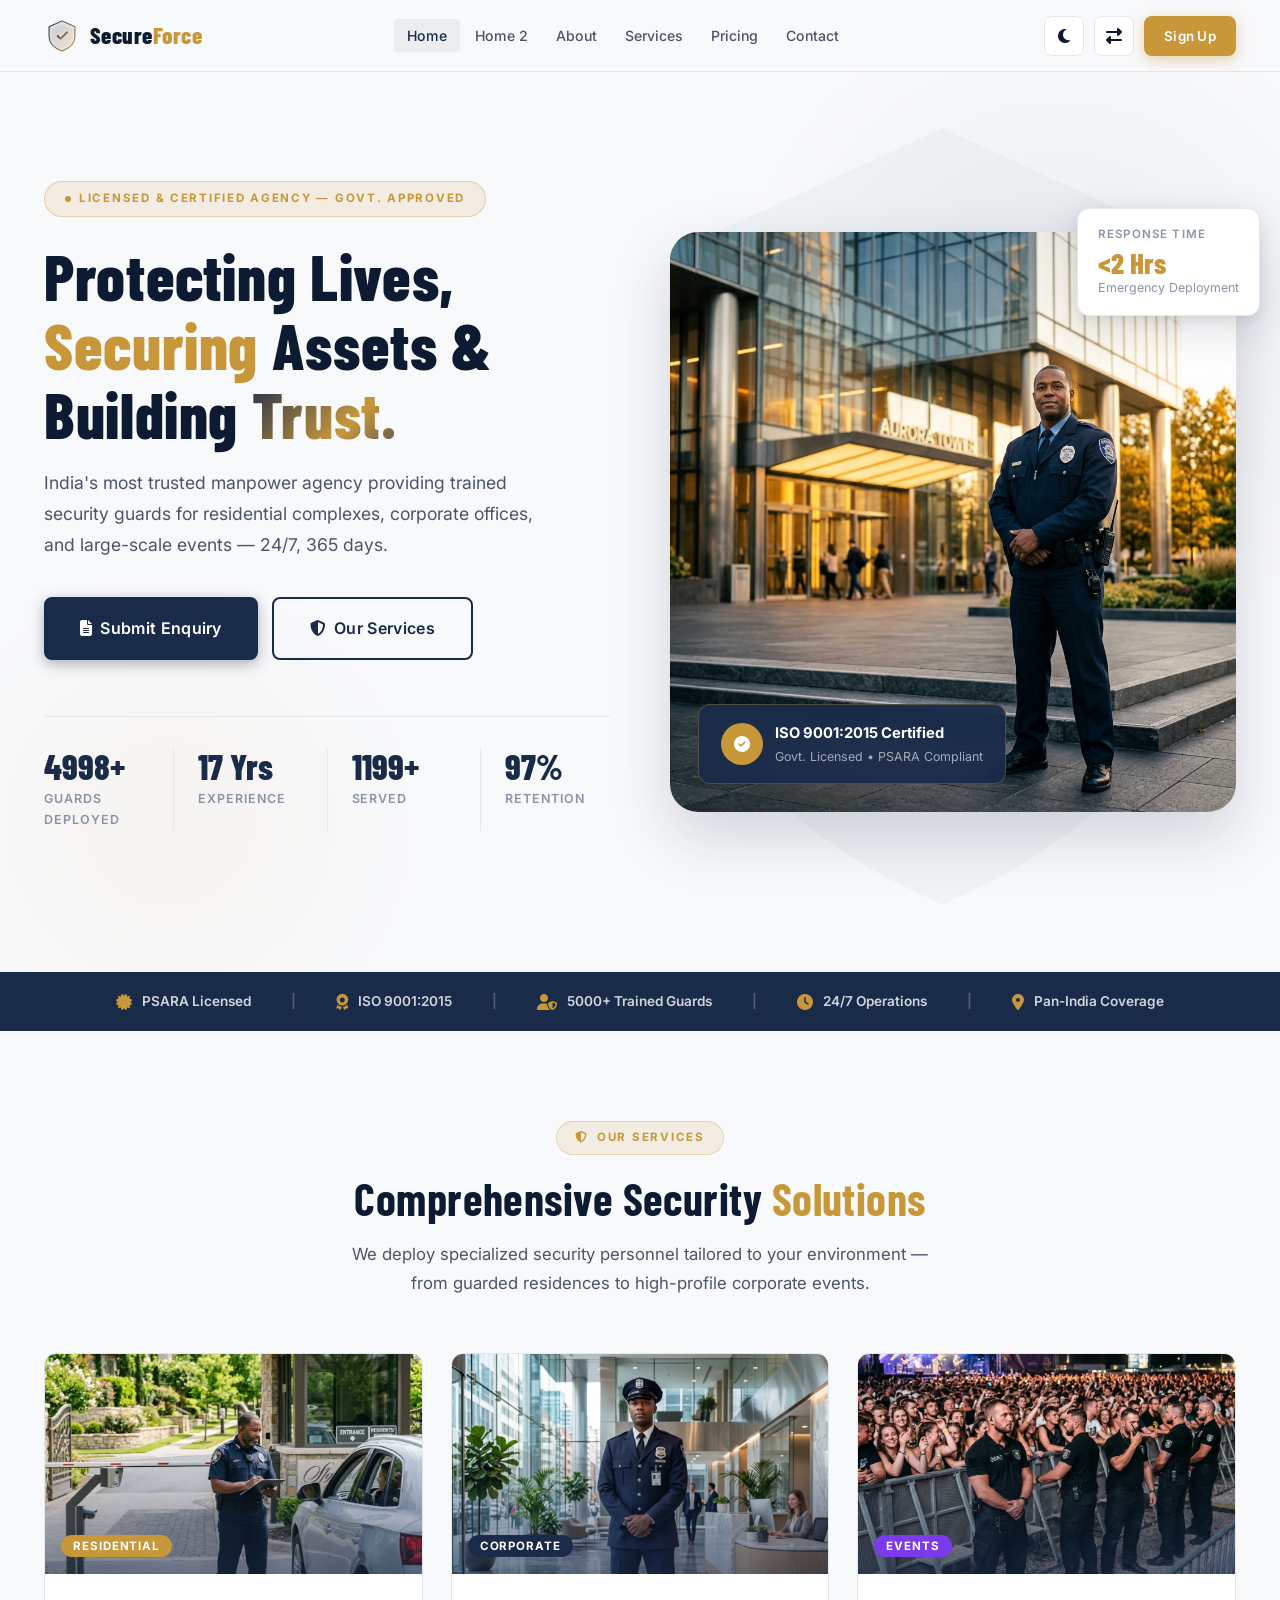
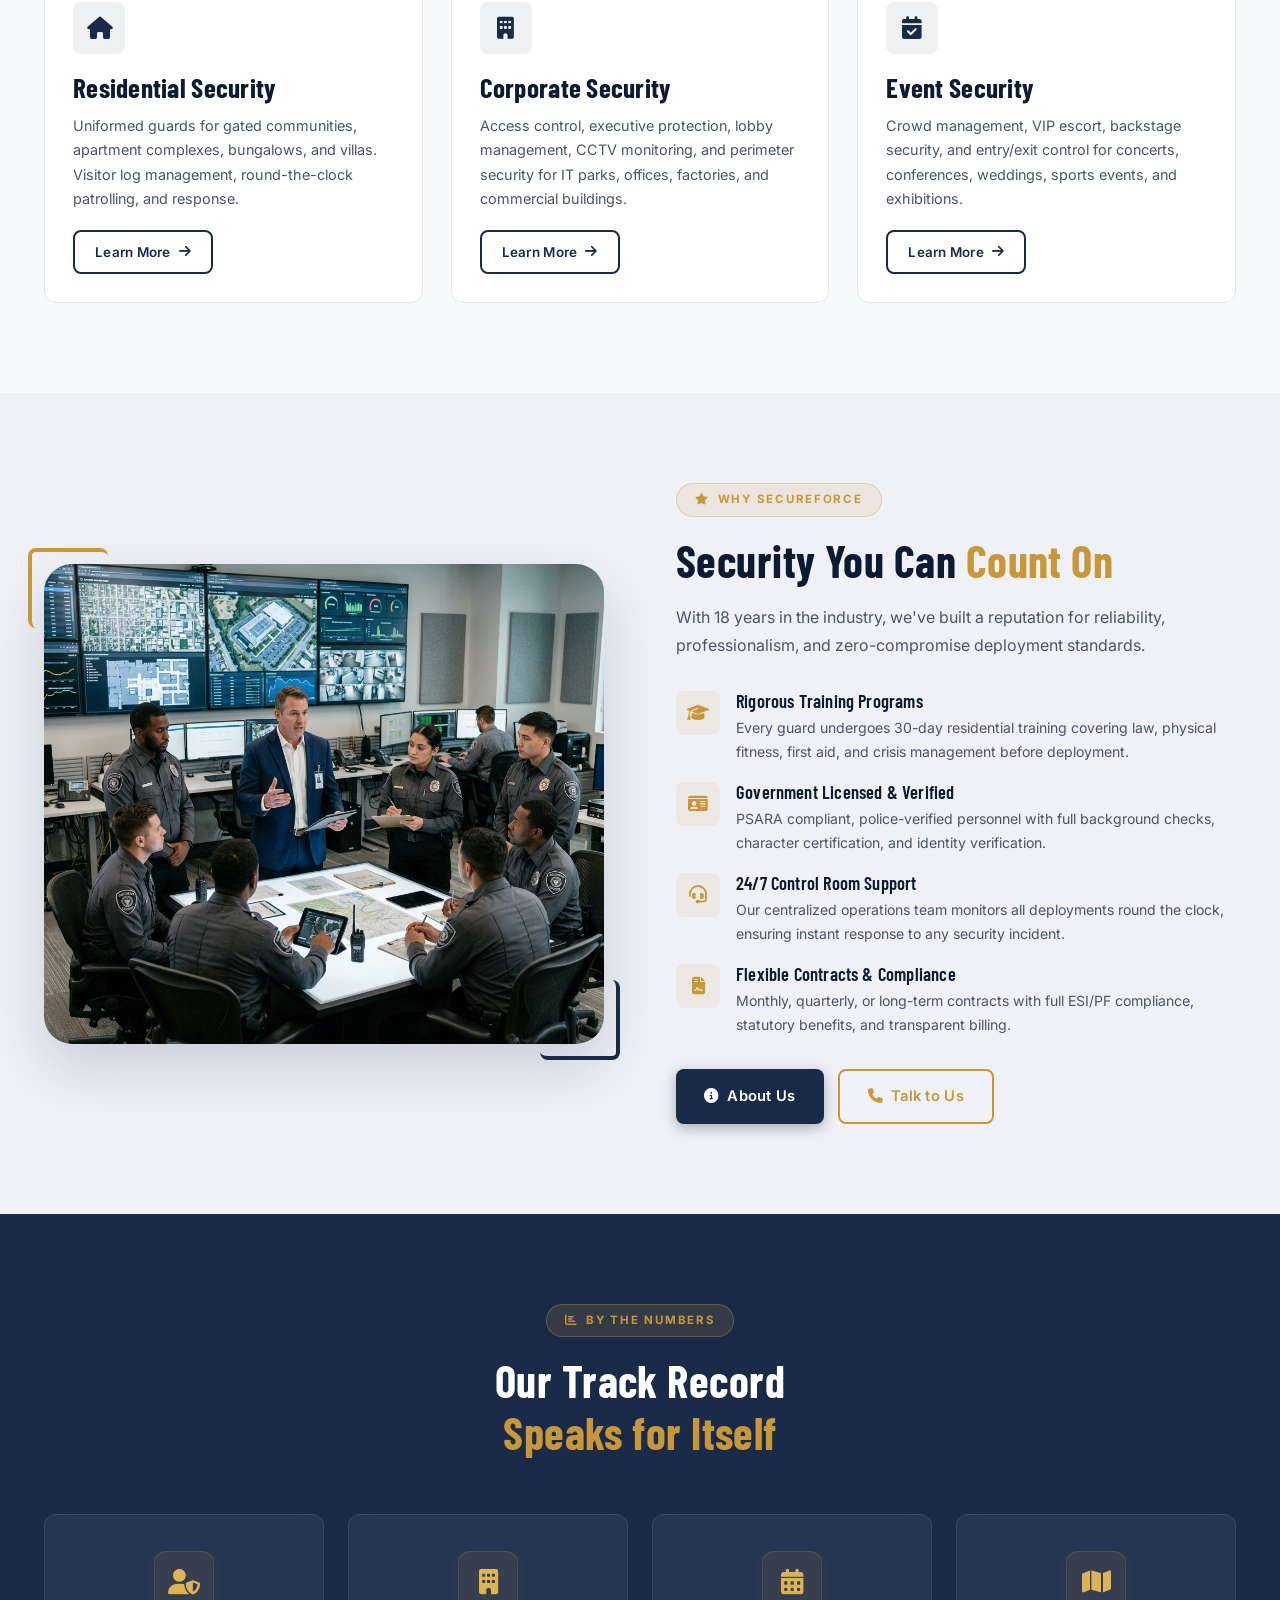
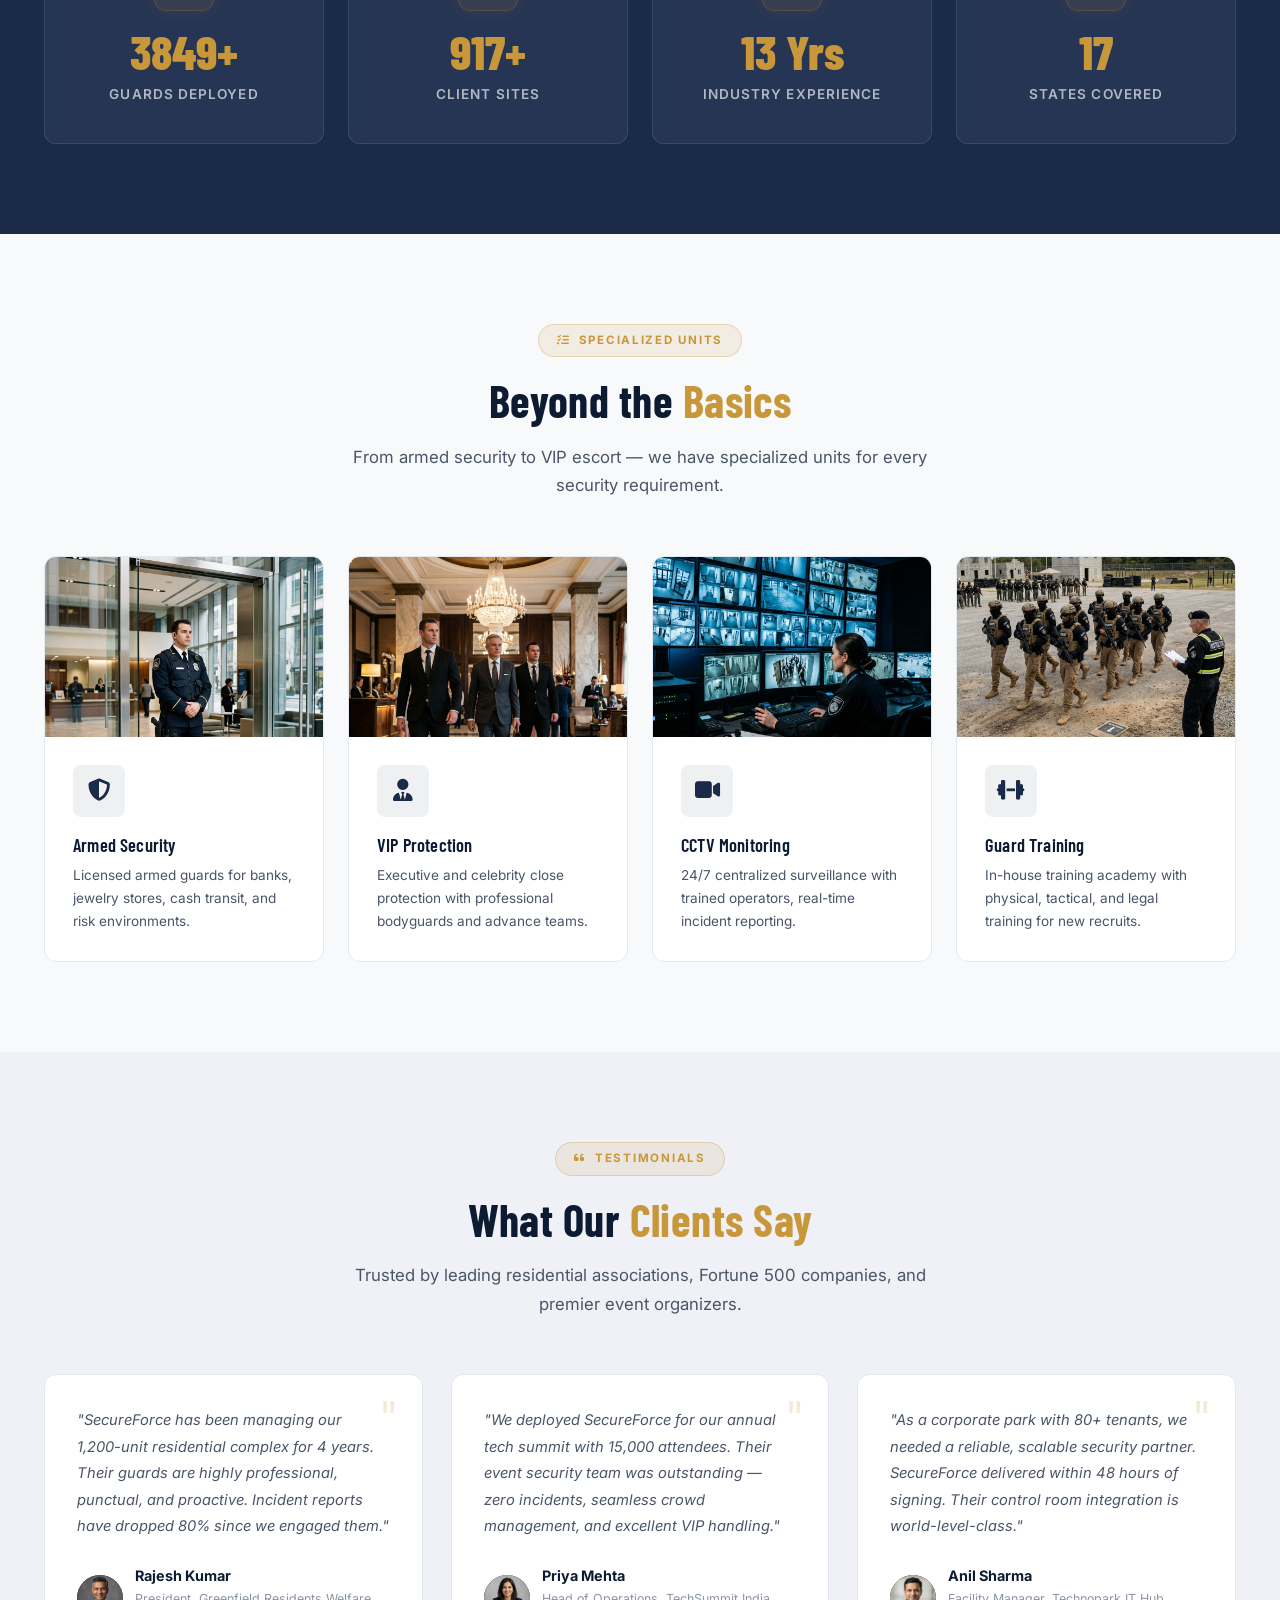
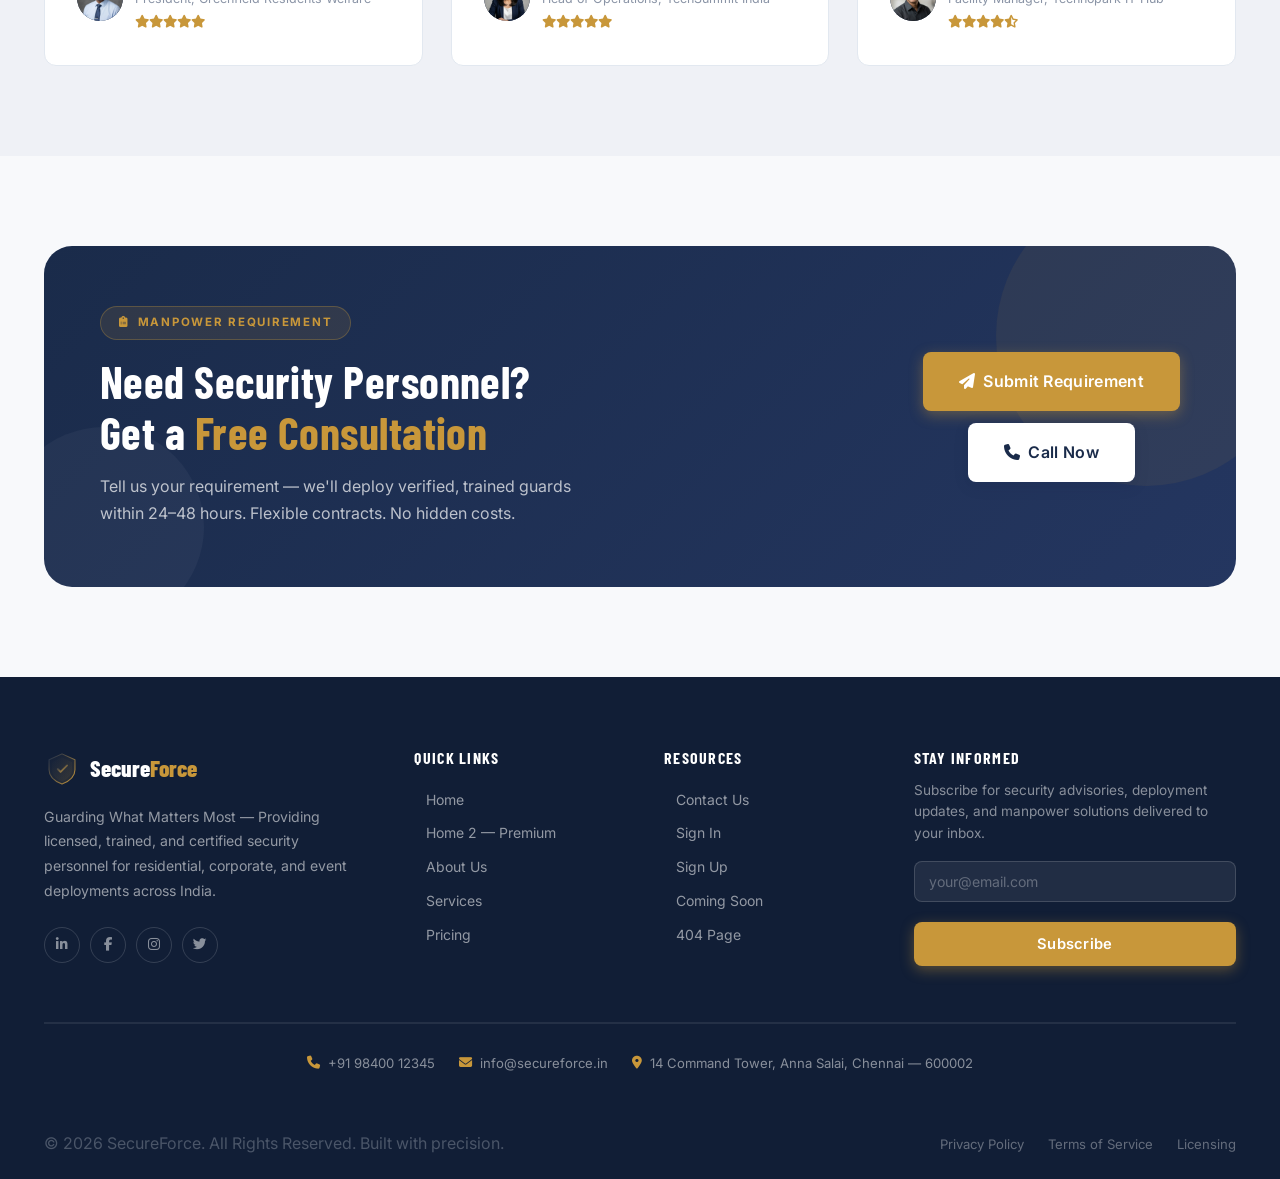
==== commit 71ba0cf8: "fix" ====
--- a/index.html
+++ b/index.html
@@ -63,11 +63,11 @@
           </div>
           <div class="hero-stat">
             <div class="num" data-counter data-target="1200" data-suffix="+">1200+</div>
-            <div class="label">Clients Served</div>
+            <div class="label">Served</div>
           </div>
           <div class="hero-stat">
             <div class="num" data-counter data-target="98" data-suffix="%">98%</div>
-            <div class="label">Client Retention</div>
+            <div class="label">Retention</div>
           </div>
         </div>
       </div>
--- a/style.css
+++ b/style.css
@@ -70,6 +70,10 @@
   --bg-card:        #161C27;
   --bg-alt:         #1A2233;
   --bg-dark-section:#0A0F1C;
+
+  --secondary:      #DDB358;
+  --secondary-dark: #C8973A;
+  --secondary-light:#EED285;
 
   --text-heading:   #EDF2FF;
   --text-body:      #A8B4CC;
@@ -323,6 +327,9 @@
 }
 #navbar.scrolled {
   box-shadow: var(--shadow-md);
+}
+#navbar.nav-hidden {
+  transform: translateY(-100%);
 }
 .nav-inner {
   display: flex;
@@ -433,6 +440,9 @@
   font-size: 0.95rem;
   transition: var(--transition);
 }
+.nav-mobile a.btn-gold {
+  color: #fff !important;
+}
 .nav-mobile a:hover, .nav-mobile a.active {
   background: rgba(26,43,74,0.06);
   color: var(--primary);
@@ -810,10 +820,28 @@
   font-weight: 600;
 }
 .stat-card .stat-icon {
-  font-size: 2rem;
-  color: rgba(200,151,58,0.4);
-  margin-bottom: 12px;
-}
+  width: 60px;
+  height: 60px;
+  border-radius: var(--radius-md);
+  background: rgba(200, 151, 58, 0.1);
+  border: 1px solid rgba(200, 151, 58, 0.2);
+  display: flex;
+  align-items: center;
+  justify-content: center;
+  margin: 0 auto 16px auto;
+  font-size: 1.6rem;
+  color: var(--secondary-light);
+  box-shadow: 0 4px 15px rgba(200, 151, 58, 0.08);
+  transition: var(--transition);
+}
+.stat-card:hover .stat-icon {
+  transform: scale(1.1) rotate(5deg);
+  background: var(--secondary);
+  border-color: var(--secondary);
+  color: #fff;
+  box-shadow: 0 6px 20px rgba(200, 151, 58, 0.3);
+}
+
 
 /* ============================================================
    TESTIMONIALS
@@ -934,6 +962,10 @@
   top: 20px; right: 20px;
   display: flex; gap: 8px;
   z-index: 100;
+  transition: var(--transition);
+}
+.auth-top-icons.nav-hidden {
+  transform: translateY(-80px);
 }
 @media (max-width: 480px) {
   .auth-page {
@@ -1000,7 +1032,7 @@
 .auth-divider {
   text-align: center;
   font-size: 0.8rem;
-  color: rgba(255,255,255,0.35);
+  color: var(--text-auth-muted);
   margin: 20px 0;
   position: relative;
 }
@@ -1010,7 +1042,7 @@
   top: 50%;
   width: 38%;
   height: 1px;
-  background: rgba(255,255,255,0.12);
+  background: var(--border-auth-card);
 }
 .auth-divider::before { left: 0; }
 .auth-divider::after { right: 0; }
@@ -1209,7 +1241,13 @@
   color: #fff;
   transform: rotate(45deg);
 }
-[data-theme="dark"] .faq-item.open .faq-icon { background: var(--secondary); }
+[data-theme="dark"] .faq-icon {
+  color: var(--text-heading);
+}
+[data-theme="dark"] .faq-item.open .faq-icon {
+  background: var(--secondary);
+  color: #fff;
+}
 .faq-answer {
   max-height: 0;
   overflow: hidden;
@@ -1486,6 +1524,7 @@
     width: fit-content;
     margin-left: auto;
     margin-right: auto;
+    text-align: left;
   }
   /* CTA banner inner grid */
   #cta-enquiry [style*="grid-template-columns:1fr auto"] {
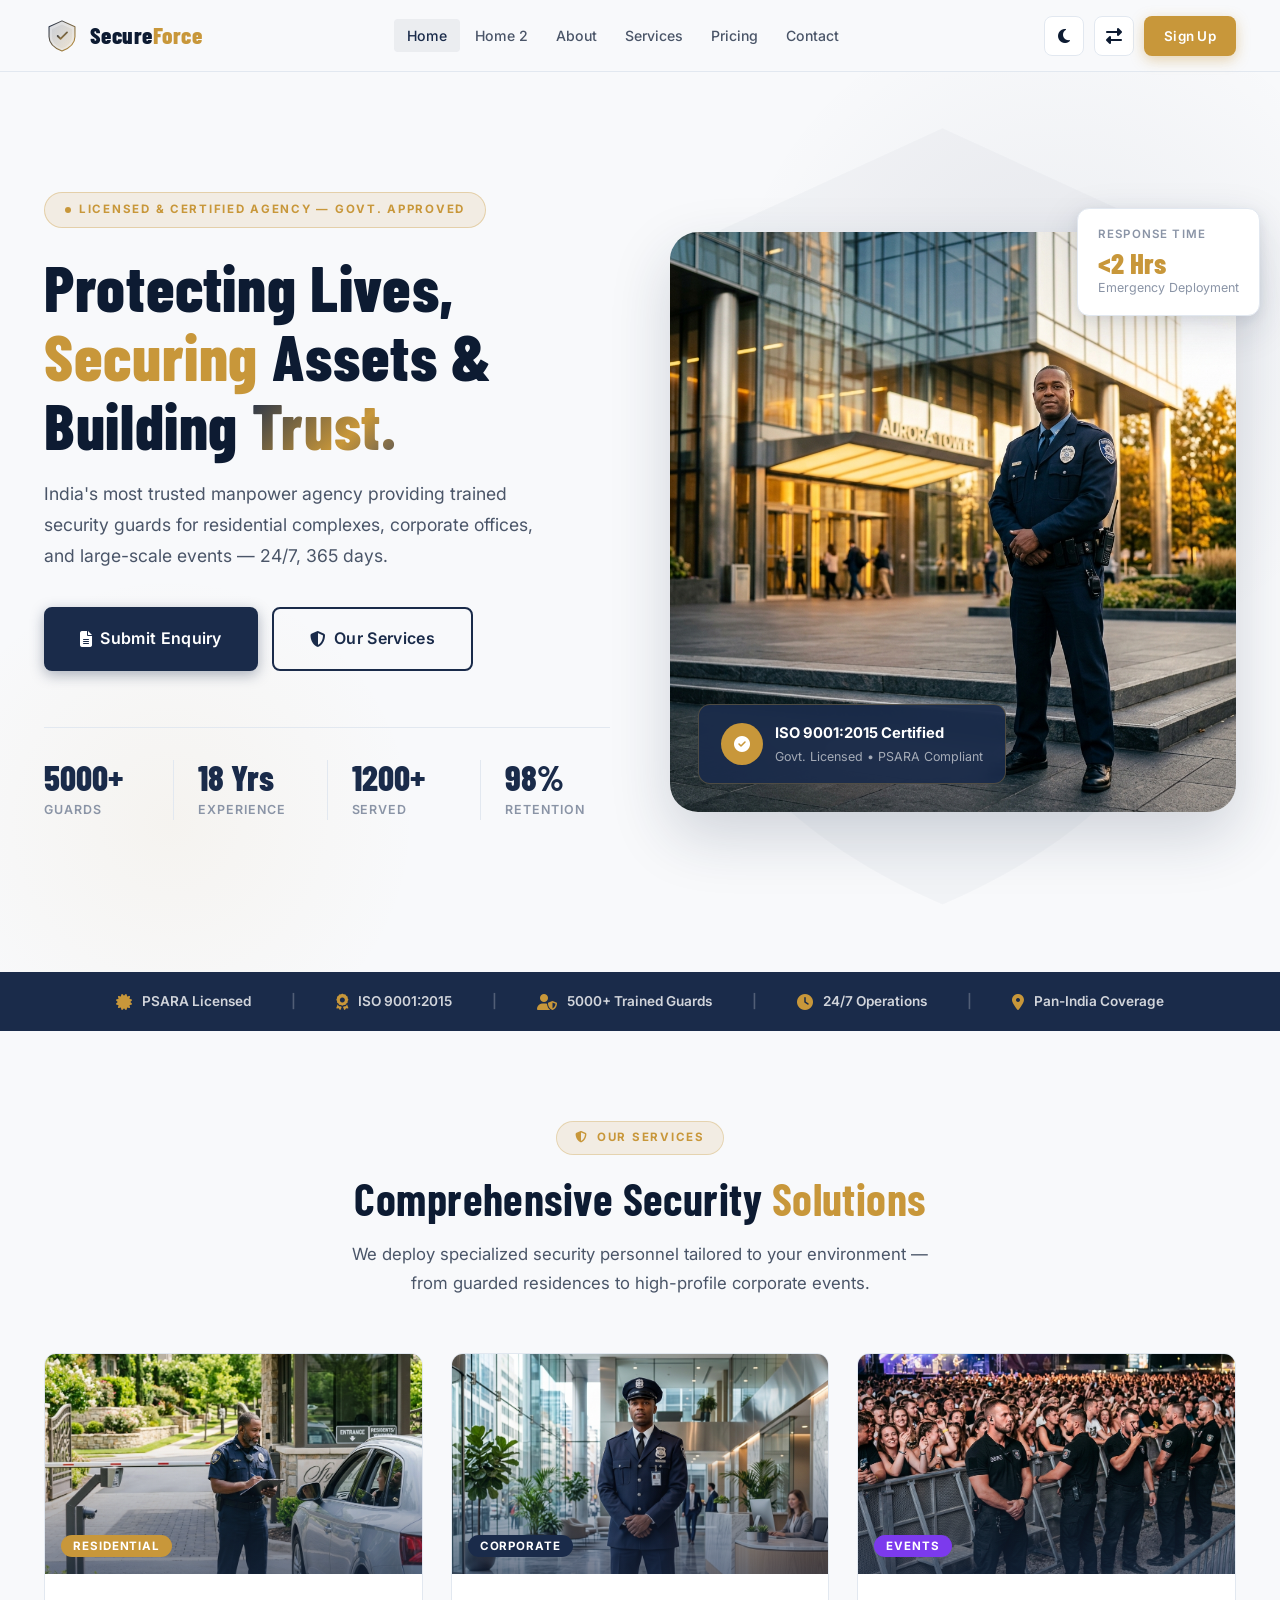
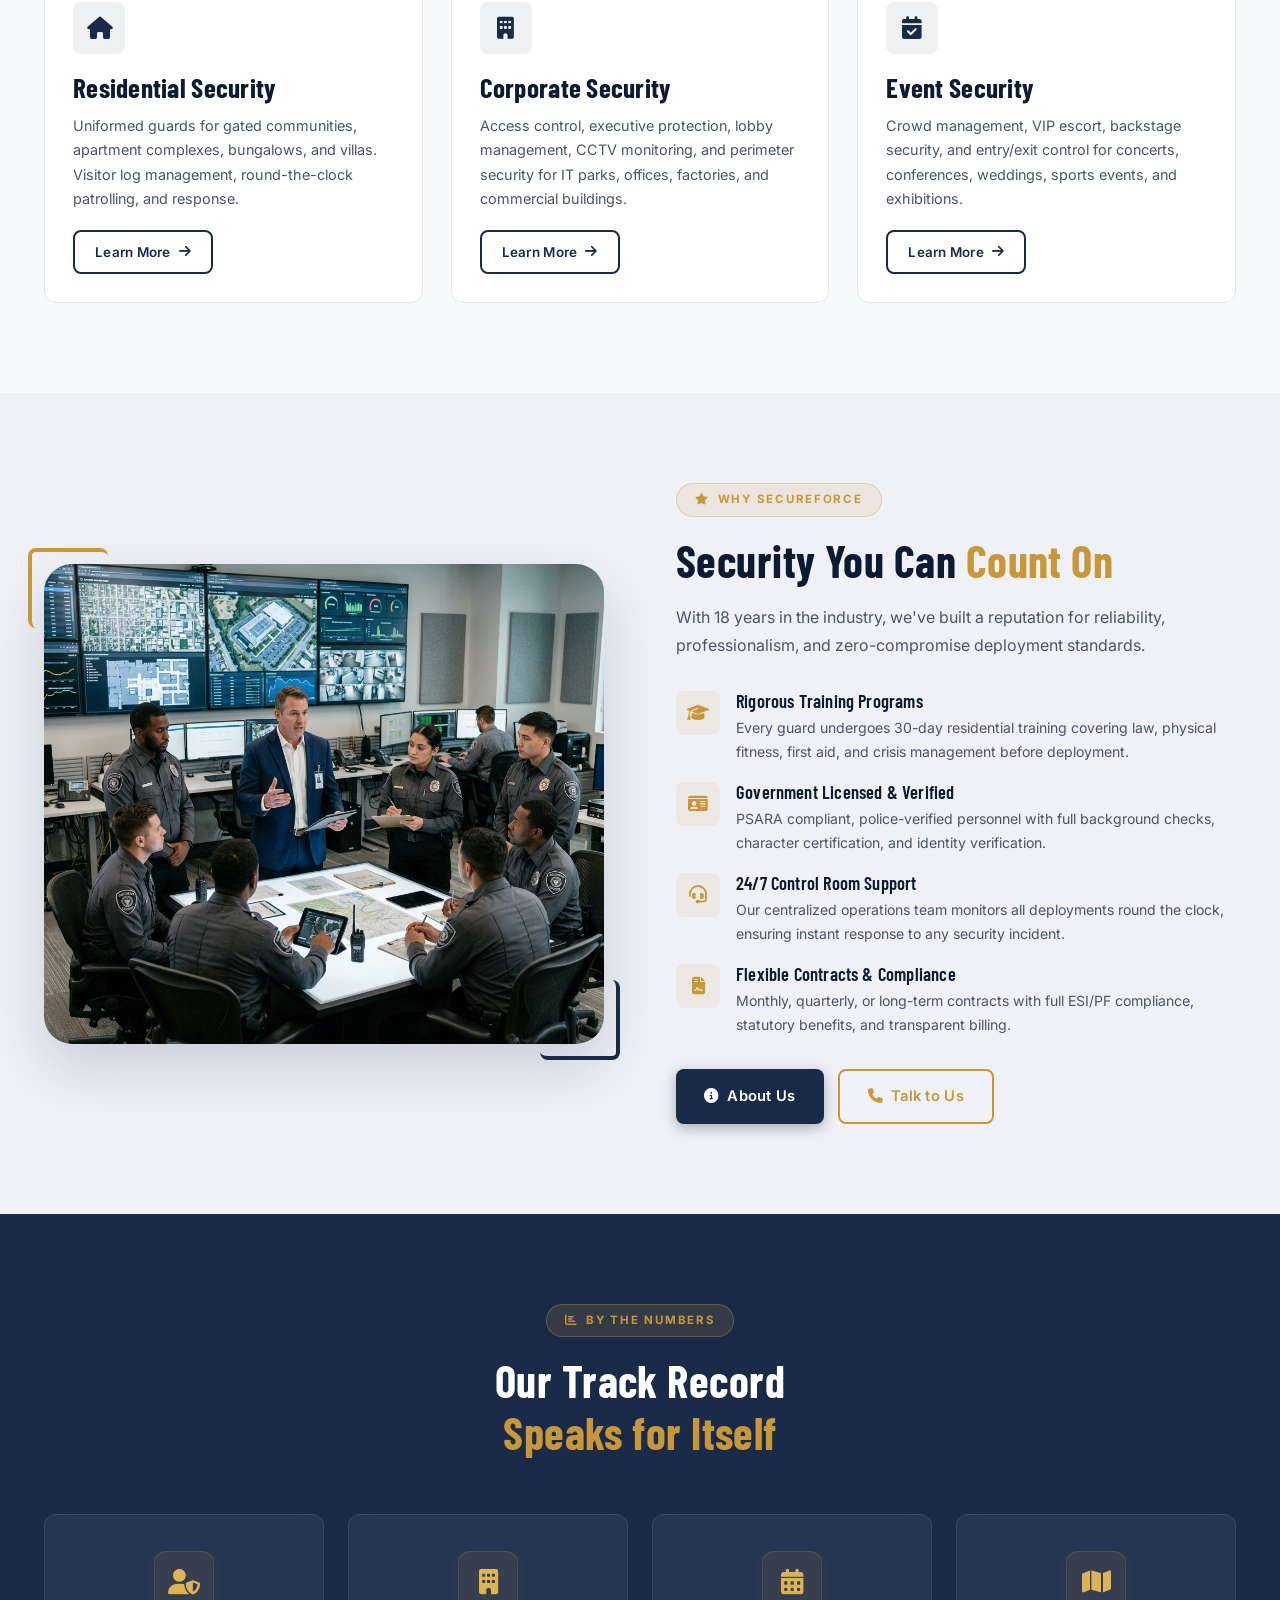
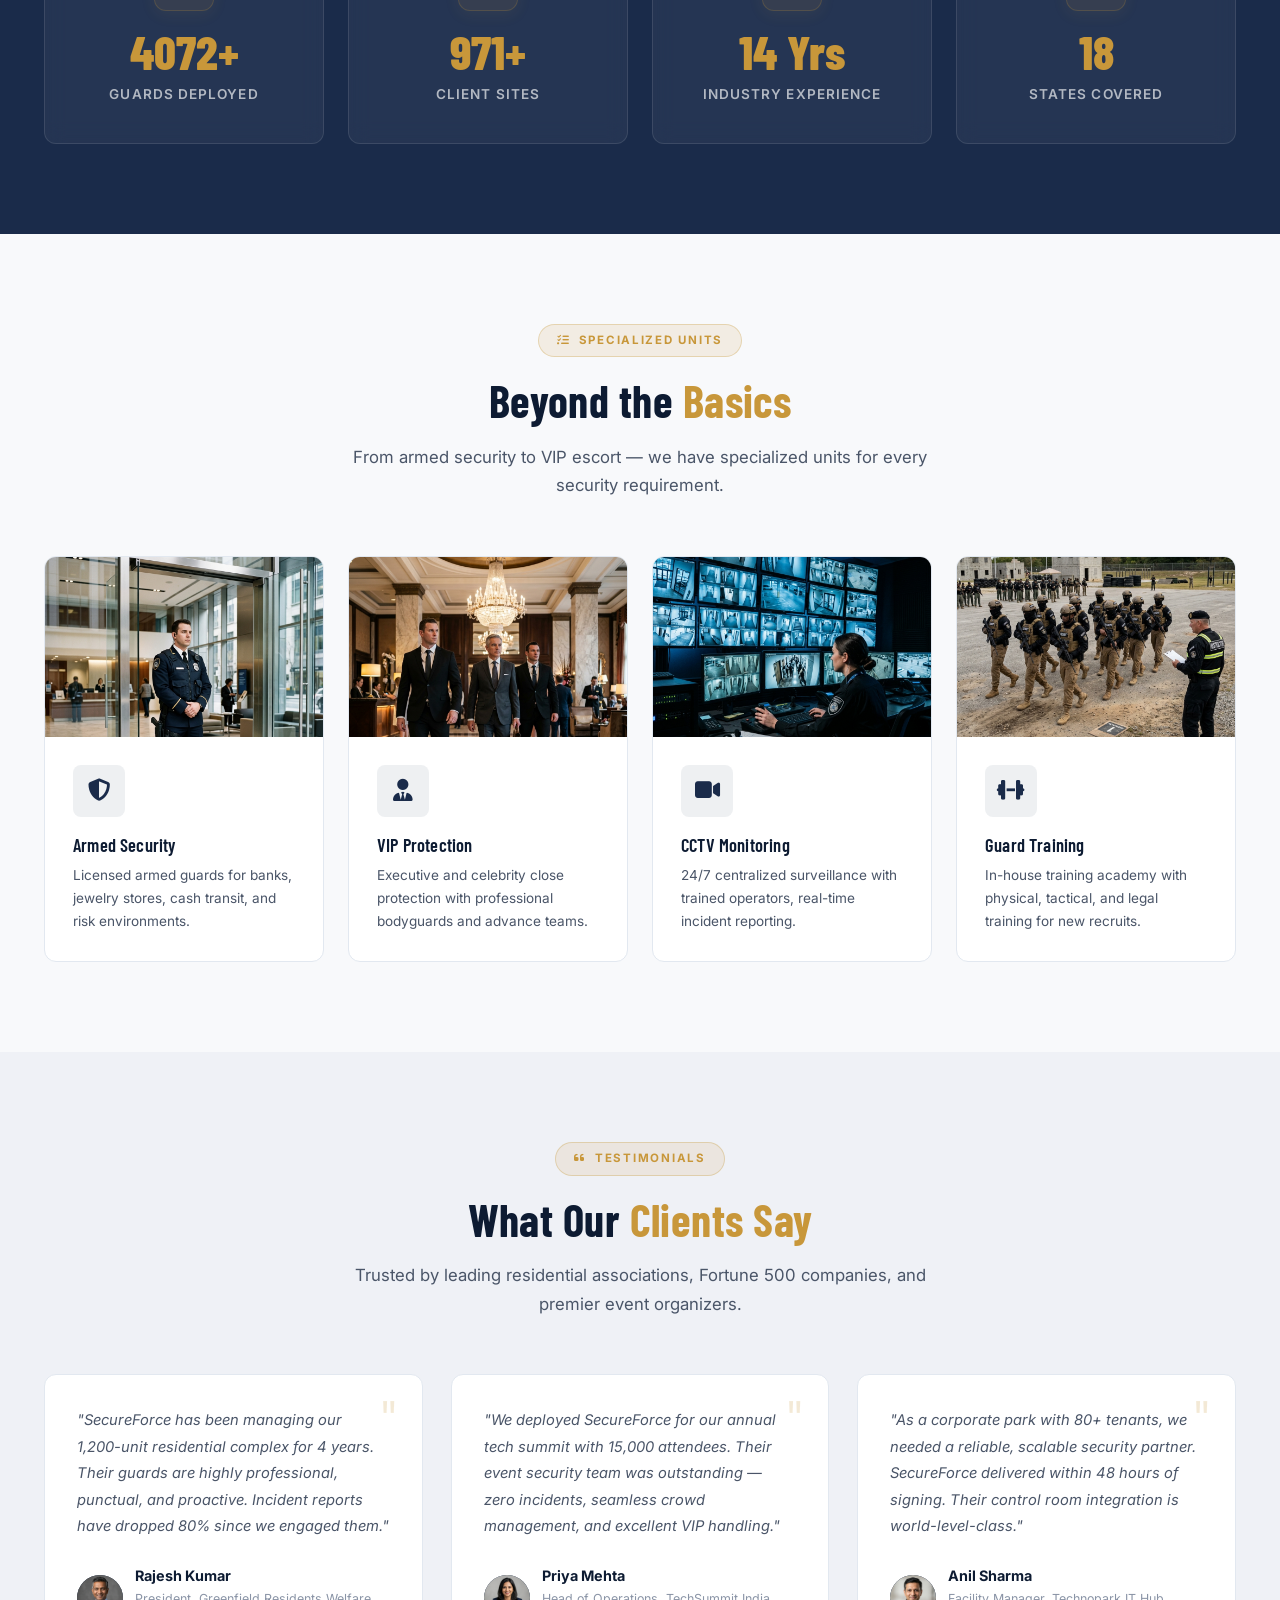
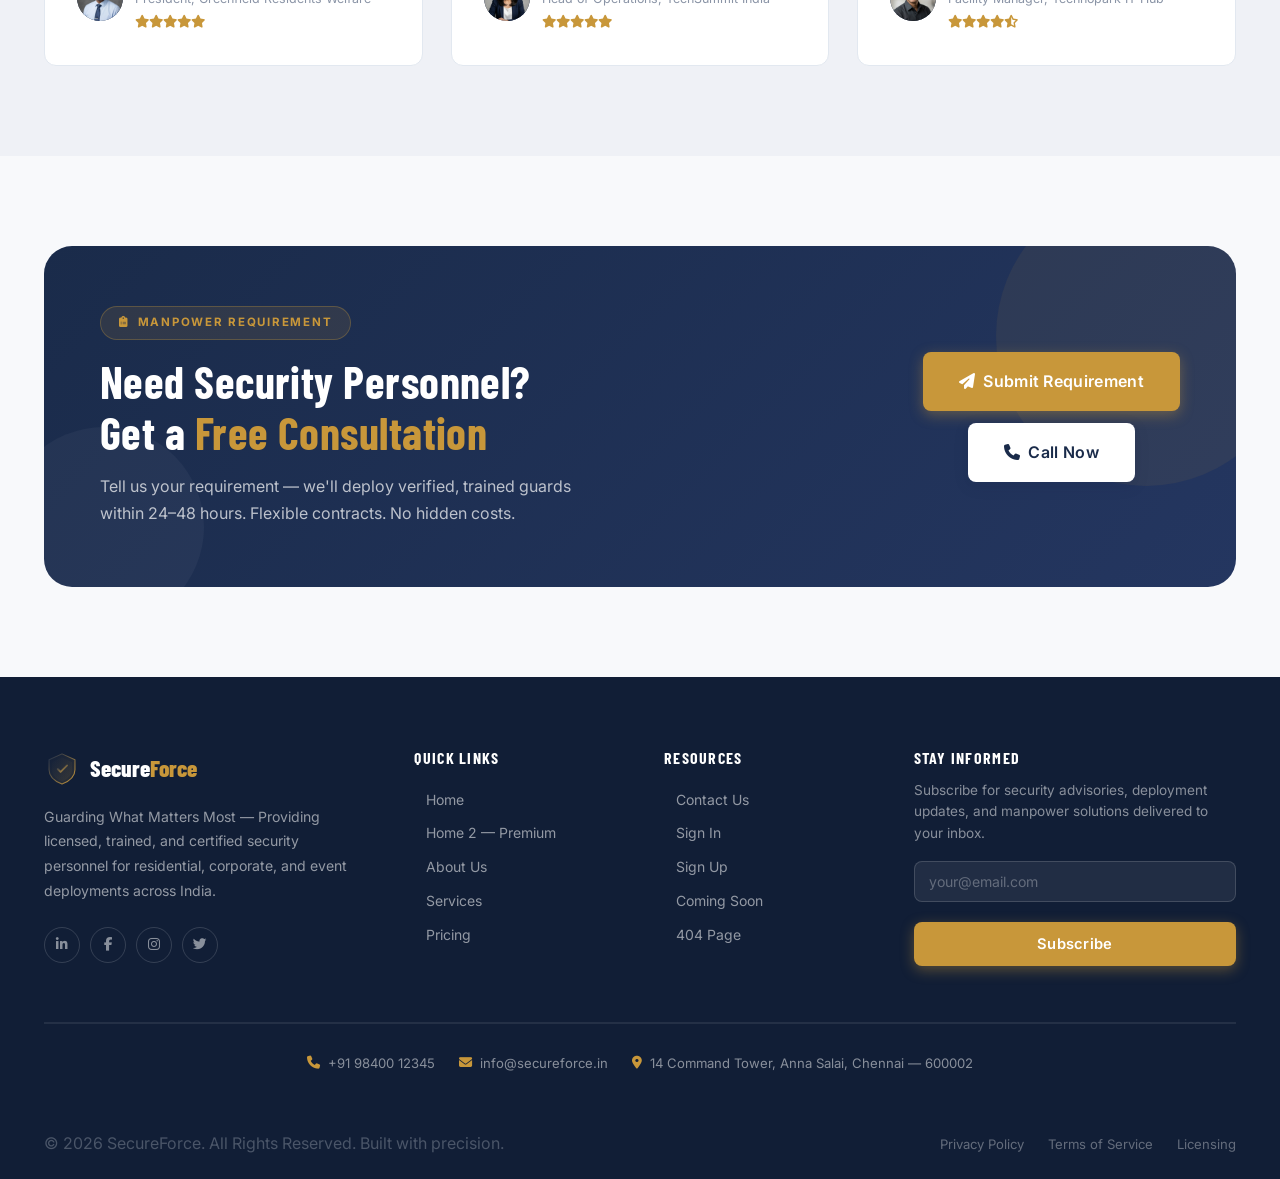
==== commit 3613cac4: "fix" ====
--- a/index.html
+++ b/index.html
@@ -55,7 +55,7 @@
         <div class="hero-stats">
           <div class="hero-stat">
             <div class="num" data-counter data-target="5000" data-suffix="+">5000+</div>
-            <div class="label">Guards Deployed</div>
+            <div class="label">Guards</div>
           </div>
           <div class="hero-stat">
             <div class="num" data-counter data-target="18" data-suffix=" Yrs">18 Yrs</div>
--- a/style.css
+++ b/style.css
@@ -1724,7 +1724,7 @@
     justify-content: center;
   }
   /* Hero actions */
-  .hero-actions { justify-content: center; }
+  .hero-actions { justify-content: flex-start; }
   /* Center align h2-hero content on mobile */
   .h2-hero-content {
     text-align: center;
